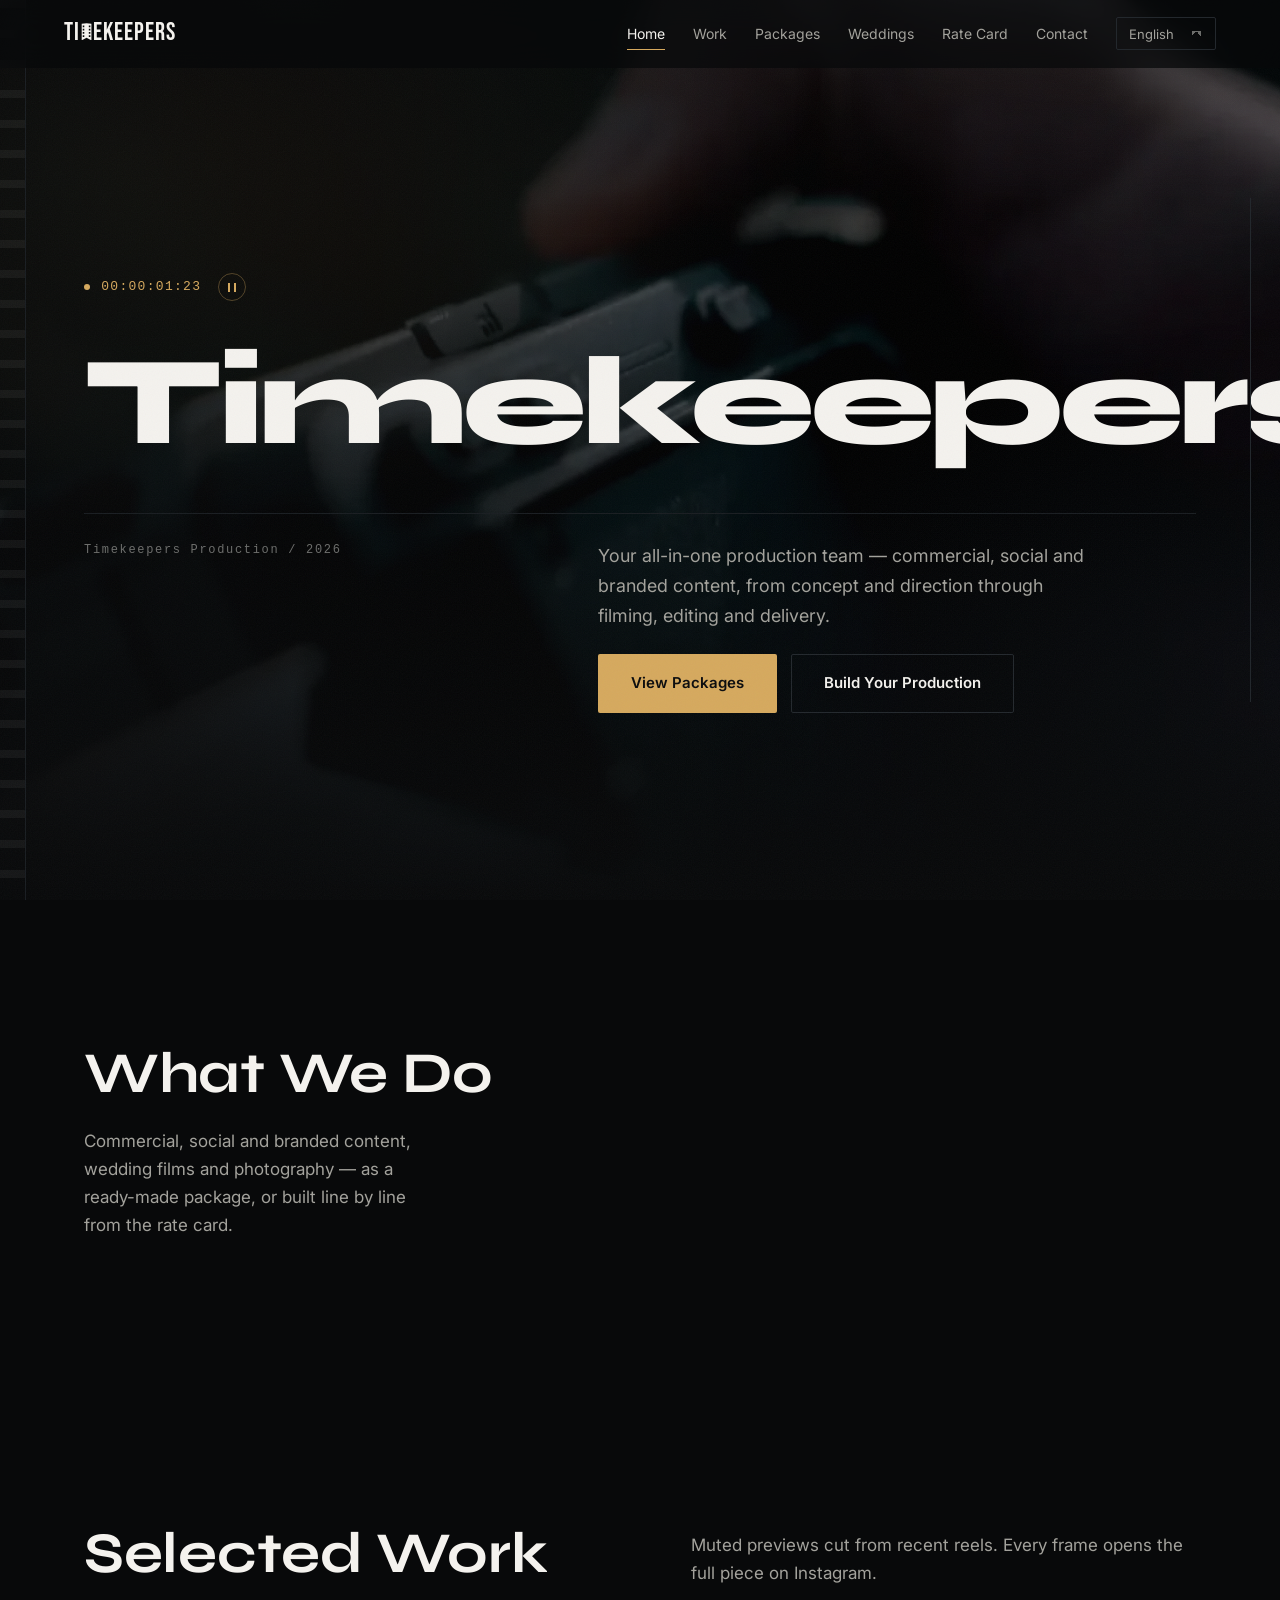
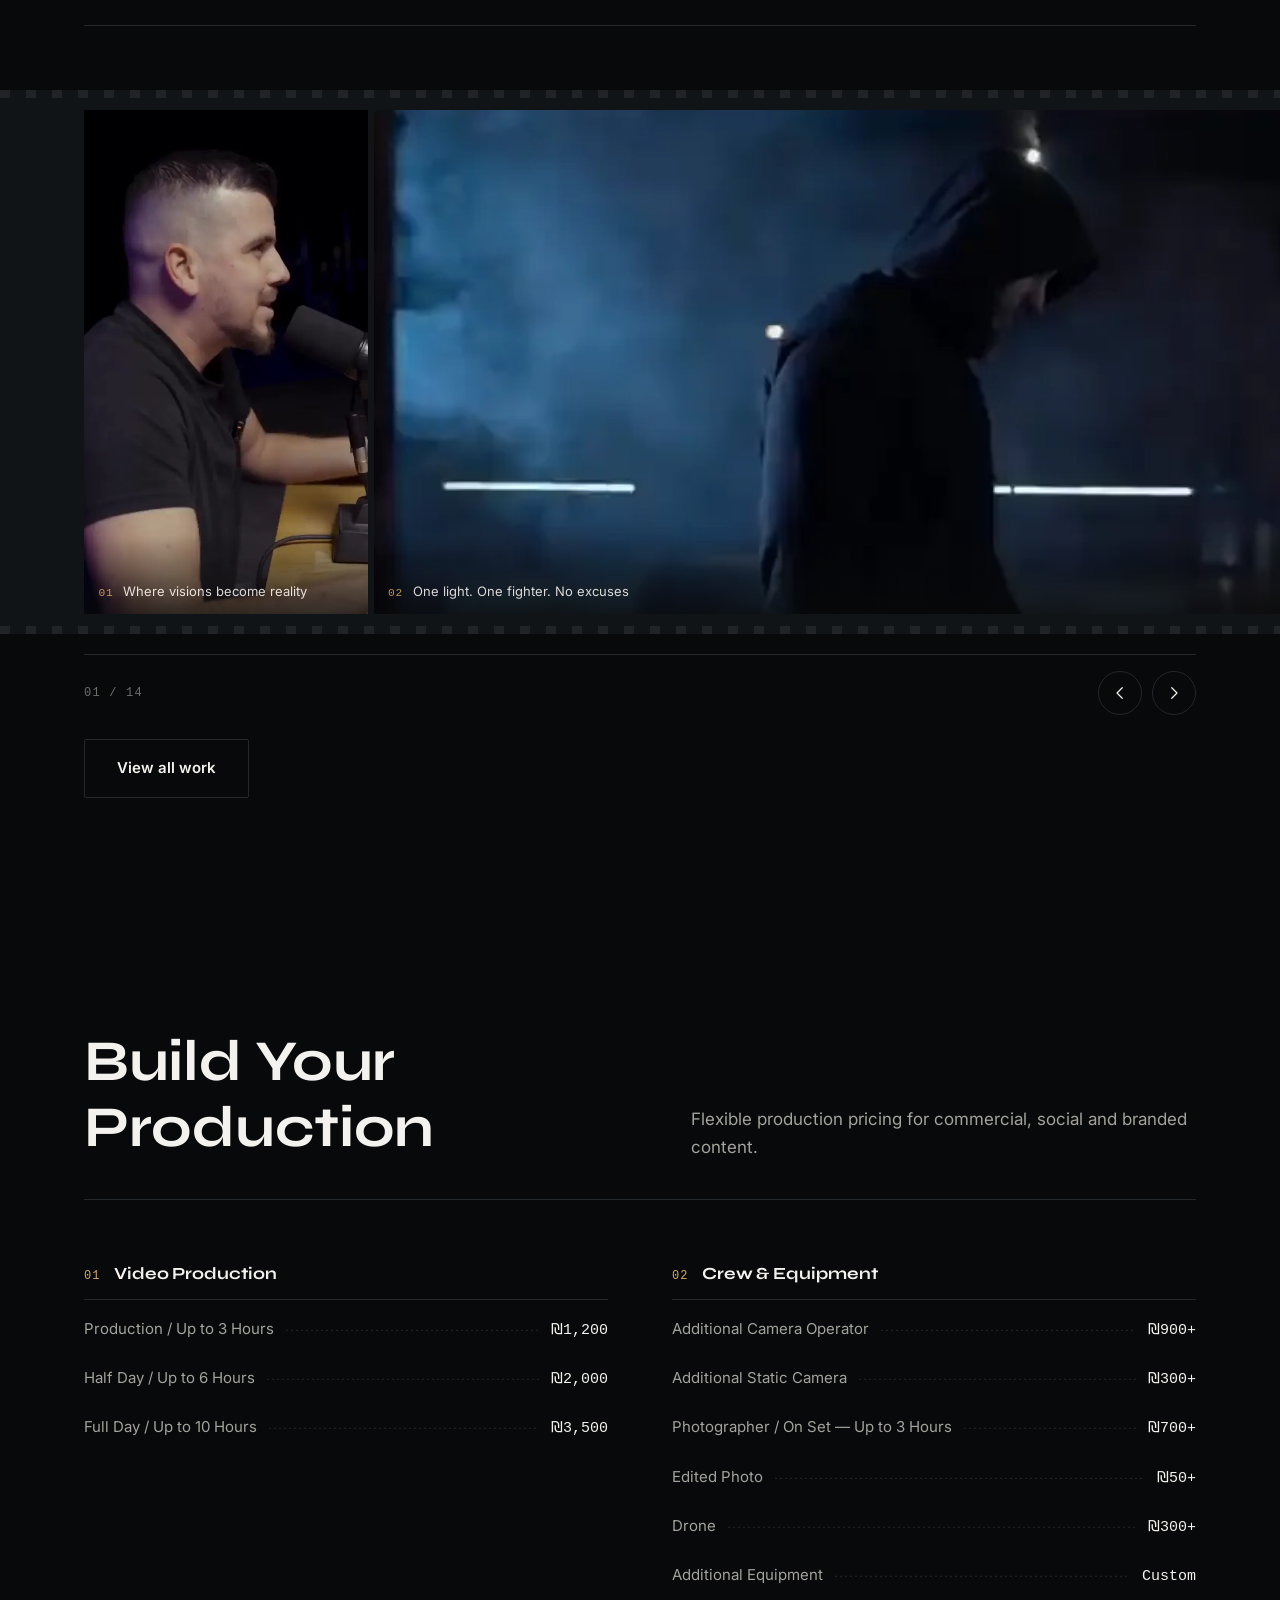
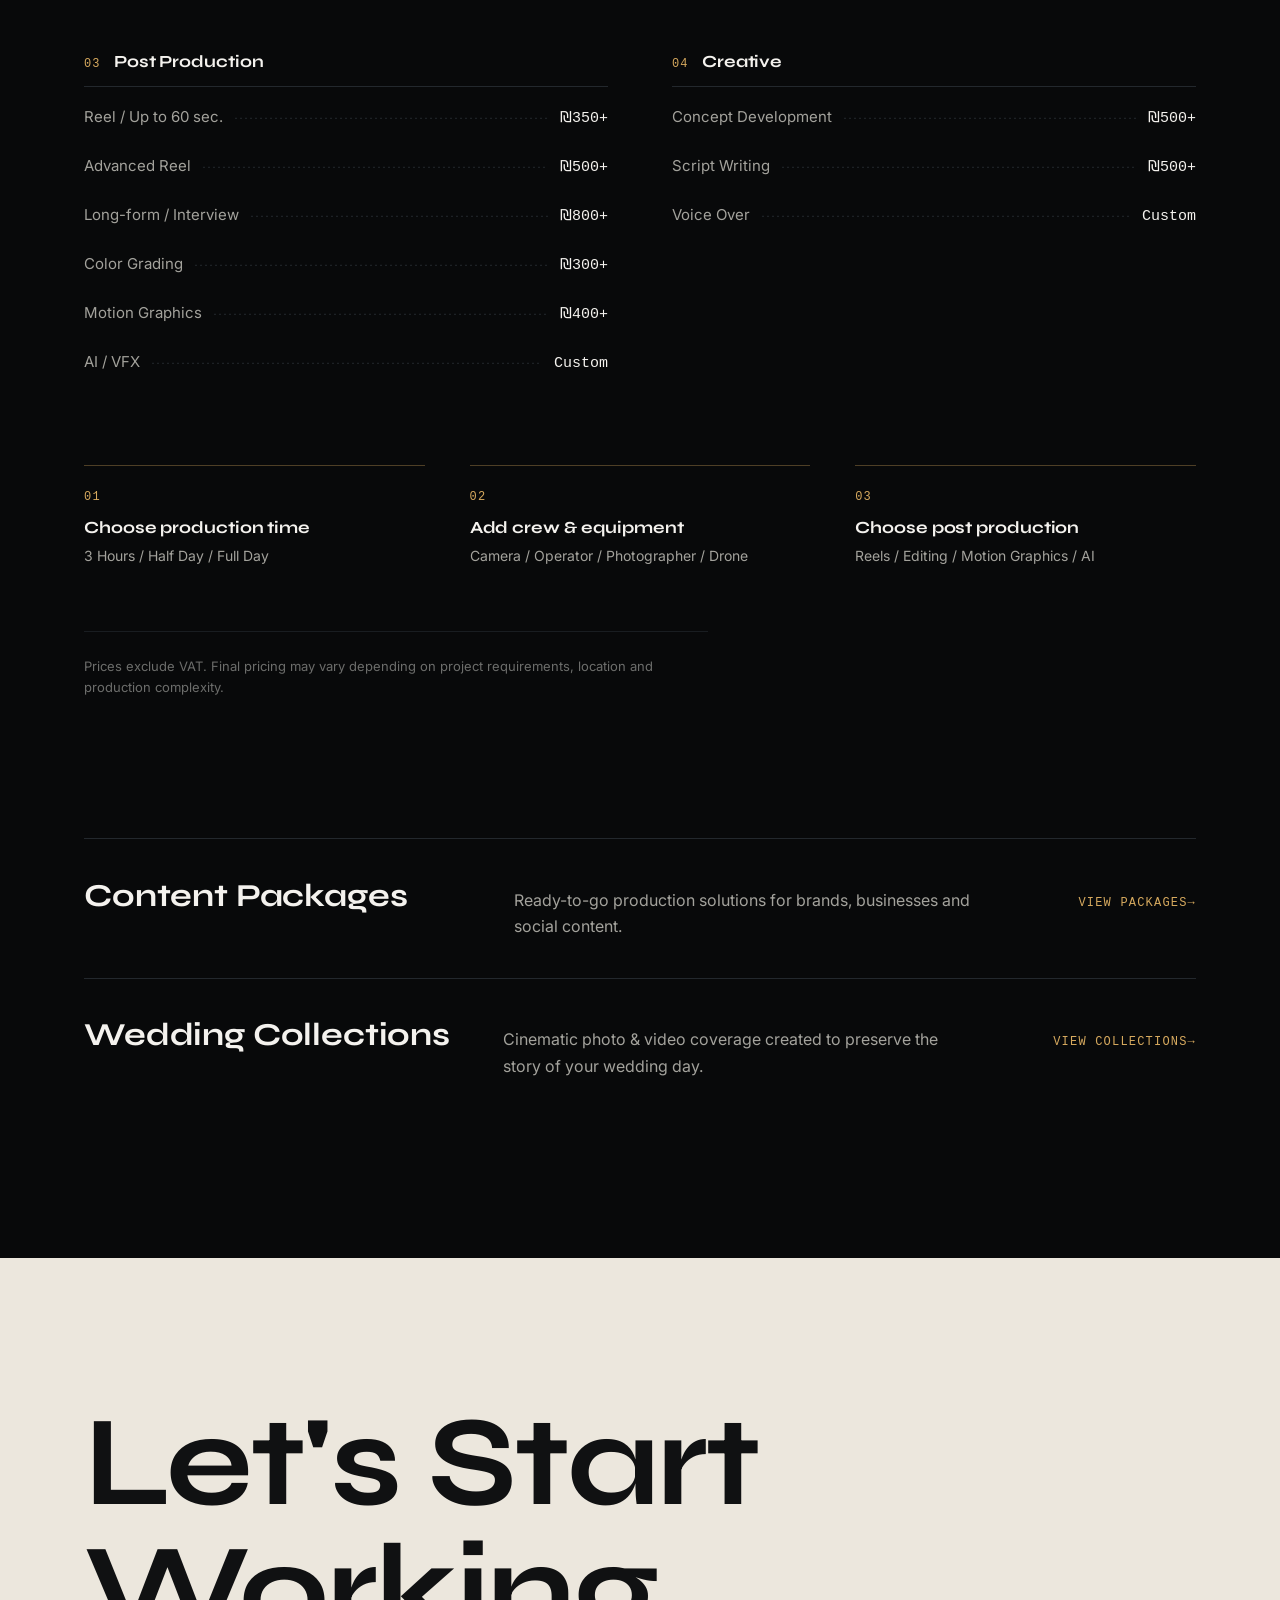
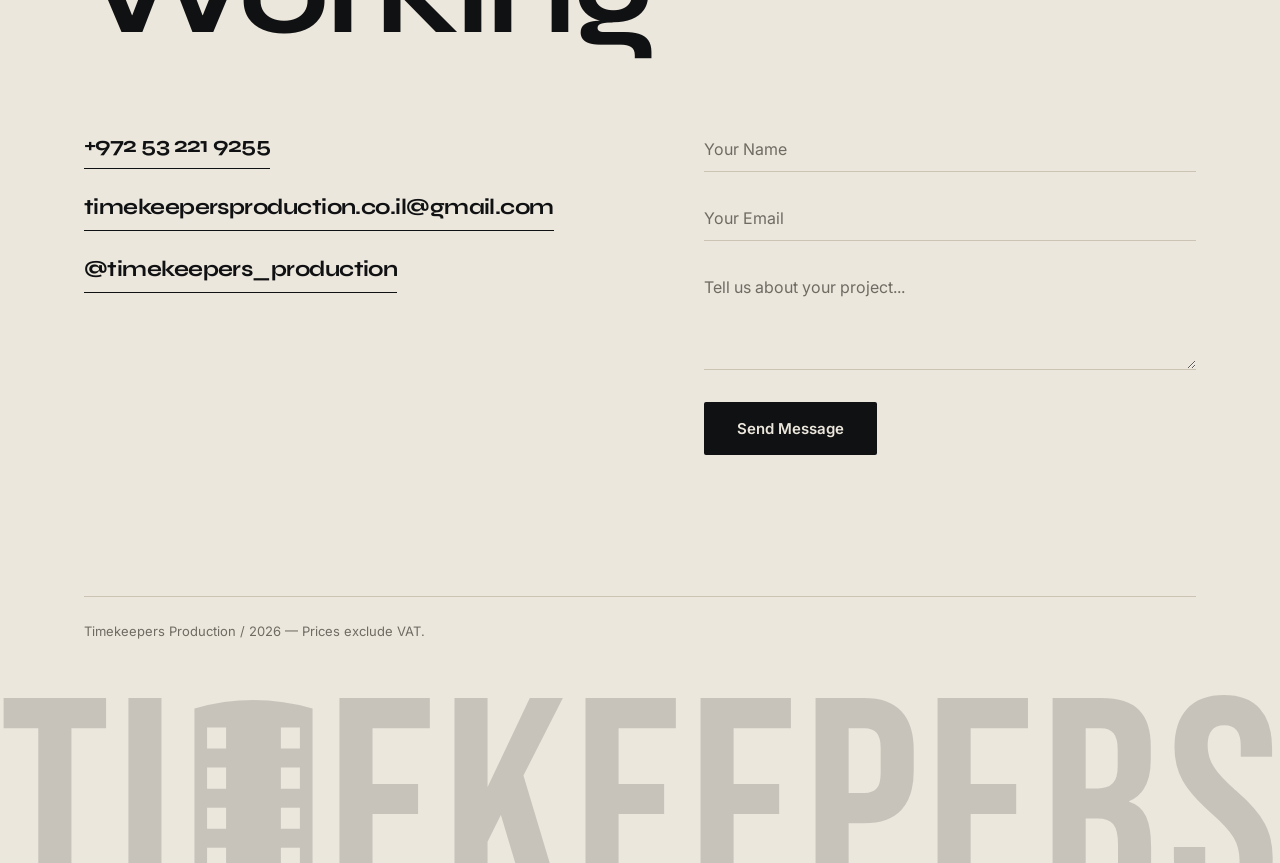
==== index.html @ d6bfcd43 "fix" ====
<!DOCTYPE html>
<html lang="en">
<head>
<meta charset="UTF-8">
<meta name="viewport" content="width=device-width, initial-scale=1.0">
<title>Timekeepers | Video, Photo &amp; Content</title>
<meta name="description" content="Timekeepers Production — commercial, social and branded content, wedding films and photography. Content packages, wedding collections and a flexible 2026 rate card.">
<meta name="theme-color" content="#08090a">
<link rel="icon" type="image/svg+xml" href="data:image/svg+xml,%3Csvg xmlns='http://www.w3.org/2000/svg' viewBox='0 0 64 64'%3E%3Crect width='64' height='64' rx='12' fill='%2308090a'/%3E%3Cpath transform='translate(17 8) scale(.47)' fill='%23f4f2ee' fill-rule='evenodd' d='M4 5Q32-3 60 5V100L32 85 4 100ZM10 14h9v10h-9zM45 14h9v10h-9zM10 33h9v10h-9zM45 33h9v10h-9zM10 52h9v10h-9zM45 52h9v10h-9zM10 71h9v10h-9zM45 71h9v10h-9z'/%3E%3C/svg%3E">

<!-- Gates every entrance animation. Without JS the page renders complete
     and static, never stranded at opacity 0. -->
<script>document.documentElement.className += ' js';</script>

<link rel="preload" as="image" href="assets/hero/poster.webp" fetchpriority="high">
<link rel="preconnect" href="https://fonts.googleapis.com">
<link rel="preconnect" href="https://fonts.gstatic.com" crossorigin>
<link rel="stylesheet" href="https://fonts.googleapis.com/css2?family=Bebas+Neue&family=Inter:wght@400;500;600&family=Rubik:wght@400;500;700&family=Syne:wght@700;800&display=swap">
<link rel="stylesheet" href="assets/css/site.css">
</head>
<body>

<a class="skip lang" href="#main" data-en="Skip to content" data-he="דילוג לתוכן" data-ru="Перейти к содержанию">Skip to content</a>

<div class="grain" aria-hidden="true"></div>

<div class="aperture" aria-hidden="true">
    <div class="pulse" style="--n:0"></div>
    <div class="pulse" style="--n:1"></div>
    <div class="pulse" style="--n:2"></div>
    <svg class="iris" viewBox="0 0 1000 1000" focusable="false">
        <defs><clipPath id="irisClip"><circle cx="500" cy="500" r="300"/></clipPath></defs>
        <circle class="iris-ring iris-ring--outer" cx="500" cy="500" r="352"/>
        <circle class="iris-ring" cx="500" cy="500" r="300"/>
        <g clip-path="url(#irisClip)">
            <g class="blade" style="--b:0"><path class="blade-body" d="M800 500L-200 500-200 1300 1300 1300 1300 500Z"/></g>
            <g class="blade" style="--b:1"><path class="blade-body" d="M800 500L-200 500-200 1300 1300 1300 1300 500Z"/></g>
            <g class="blade" style="--b:2"><path class="blade-body" d="M800 500L-200 500-200 1300 1300 1300 1300 500Z"/></g>
            <g class="blade" style="--b:3"><path class="blade-body" d="M800 500L-200 500-200 1300 1300 1300 1300 500Z"/></g>
            <g class="blade" style="--b:4"><path class="blade-body" d="M800 500L-200 500-200 1300 1300 1300 1300 500Z"/></g>
            <g class="blade" style="--b:5"><path class="blade-body" d="M800 500L-200 500-200 1300 1300 1300 1300 500Z"/></g>
            <g class="blade" style="--b:6"><path class="blade-body" d="M800 500L-200 500-200 1300 1300 1300 1300 500Z"/></g>
            <g class="blade" style="--b:7"><path class="blade-body" d="M800 500L-200 500-200 1300 1300 1300 1300 500Z"/></g>
        </g>
    </svg>
</div>

<div class="rail" aria-hidden="true"><div class="rail-fill" id="railFill"></div></div>

<nav class="nav" id="nav">
    <a class="logo" href="index.html" aria-label="Timekeepers Production">TI<svg class="mark" viewBox="0 0 64 100" aria-hidden="true" focusable="false"><path fill-rule="evenodd" d="M4 5Q32-3 60 5V100L32 85 4 100ZM10 14h9v10h-9zM45 14h9v10h-9zM10 33h9v10h-9zM45 33h9v10h-9zM10 52h9v10h-9zM45 52h9v10h-9zM10 71h9v10h-9zM45 71h9v10h-9z"/></svg>EKEEPERS</a>

    <button class="nav-toggle lang-aria" id="navToggle" type="button" aria-expanded="false" aria-controls="navLinks"
            data-en="Menu" data-he="תפריט" data-ru="Меню" aria-label="Menu">
        <span></span><span></span>
    </button>

    <!-- Site menu: one entry per page, or per anchor on the home page.
         To add a page, follow README.md and add its link here on every page.
         The current page is marked by site.js (aria-current="page"). -->
    <div class="nav-links" id="navLinks">
        <a href="index.html" class="lang" data-en="Home" data-he="בית" data-ru="Главная">Home</a>
        <a href="works.html" class="lang" data-en="Work" data-he="עבודות" data-ru="Работы">Work</a>
        <a href="packages.html" class="lang" data-en="Packages" data-he="חבילות" data-ru="Пакеты">Packages</a>
        <a href="weddings.html" class="lang" data-en="Weddings" data-he="חתונות" data-ru="Свадьбы">Weddings</a>
        <a href="index.html#ratecard" class="lang" data-en="Rate Card" data-he="מחירון" data-ru="Прайс">Rate Card</a>
        <a href="#contact" class="lang" data-en="Contact" data-he="צור קשר" data-ru="Контакты">Contact</a>
        <select class="lang-switch lang-aria" id="langSwitch" onchange="changeLanguage(this.value)"
                data-en="Language" data-he="שפה" data-ru="Язык" aria-label="Language">
            <option value="en">English</option>
            <option value="he">עברית</option>
            <option value="ru">Русский</option>
        </select>
    </div>
</nav>

<main id="main">

<!-- ══════════ THE OPENING ══════════ -->
<header class="hero" id="about" data-reveal>
    <div class="hero-film" aria-hidden="true" style="--blur:url('[data-uri]')">
        <video class="hero-video" id="heroVideo" muted playsinline loop preload="none" poster="assets/hero/poster.webp" width="1276" height="720"
               data-src-lg="assets/hero/loop-1280.mp4" data-src-sm="assets/hero/loop-640.mp4" tabindex="-1"></video>
    </div>
    <div class="hero-light" aria-hidden="true"></div>
    <div class="hero-vignette" aria-hidden="true"></div>
    <div class="filmedge" id="filmedge" aria-hidden="true"></div>

    <div class="wrap">
        <div class="hero-hud fade" style="--i:0">
            <span class="dot" aria-hidden="true"></span><span id="tc" aria-hidden="true">00:00:00:00</span>
            <button class="hero-ctl" id="heroCtl" type="button" aria-pressed="false" aria-label="Pause background video" hidden><span class="ico" aria-hidden="true"></span></button>
        </div>

        <h1 class="display lang" data-split style="--lag:120ms"
            data-en="Timekeepers" data-he="Timekeepers" data-ru="Timekeepers">Timekeepers</h1>

        <div class="hero-foot">
            <div class="slate fade" style="--i:6">Timekeepers Production / 2026</div>
            <div>
                <p class="hero-lede lang fade" style="--i:5"
                   data-en="Your all-in-one production team — commercial, social and branded content, from concept and direction through filming, editing and delivery."
                   data-he="צוות ההפקה המלא שלכם — תוכן מסחרי, שיווקי ולרשתות החברתיות, מקונספט ובימוי ועד צילום, עריכה ומסירה."
                   data-ru="Ваша универсальная продакшн-команда — коммерческий, рекламный и социальный контент: от концепции и режиссуры до съёмки, монтажа и сдачи проекта.">Your all-in-one production team — commercial, social and branded content, from concept and direction through filming, editing and delivery.</p>
                <div class="hero-actions fade" style="--i:7">
                    <a href="packages.html" class="btn btn-solid lang" data-en="View Packages" data-he="לצפייה בחבילות" data-ru="Смотреть пакеты">View Packages</a>
                    <a href="#ratecard" class="btn btn-line lang" data-en="Build Your Production" data-he="בנו את ההפקה שלכם" data-ru="Соберите свой продакшн">Build Your Production</a>
                </div>
            </div>
        </div>
    </div>
</header>

<!-- ══════════ WHAT WE DO ══════════ -->
<section class="band" id="services">
    <div class="wrap">
        <div class="capabilities" data-reveal>
            <div class="head-sticky">
                <h2 class="lang" data-split data-en="What We Do" data-he="מה אנחנו עושים" data-ru="Что мы делаем">What We Do</h2>
                <p class="lede fade lang" style="--i:1;--lag:120ms"
                   data-en="Commercial, social and branded content, wedding films and photography — as a ready-made package, or built line by line from the rate card."
                   data-he="תוכן מסחרי, שיווקי ולרשתות החברתיות, סרטי חתונה וצילום — כחבילה מוכנה, או בהרכבה שורה אחר שורה מהמחירון."
                   data-ru="Коммерческий, социальный и брендовый контент, свадебные фильмы и фотография — готовым пакетом или по позициям из прайса.">Commercial, social and branded content, wedding films and photography — as a ready-made package, or built line by line from the rate card.</p>
            </div>
        </div>
    </div>
</section>

<!-- ══════════ THE SHOWCASE: SELECTED WORK ══════════ -->
<section class="band band--work" id="work">
    <div class="wrap">
        <div class="head" data-reveal>
            <h2 class="lang" data-split data-en="Selected Work" data-he="עבודות נבחרות" data-ru="Избранные работы">Selected Work</h2>
            <p class="lede fade lang" style="--lag:160ms"
               data-en="Muted previews cut from recent reels. Every frame opens the full piece on Instagram."
               data-he="תצוגות מקדימות ללא קול מהרילסים האחרונים. כל פריים פותח את העבודה המלאה באינסטגרם."
               data-ru="Беззвучные превью из последних Reels. Каждый кадр открывает полную работу в Instagram.">Muted previews cut from recent reels. Every frame opens the full piece on Instagram.</p>
        </div>
    </div>

    <div class="strip-shell" data-reveal>
        <div class="strip fade lang-aria" id="strip" role="region" tabindex="0" aria-label="Selected work, scrolls sideways"
             data-en="Selected work, scrolls sideways" data-he="עבודות נבחרות, גלילה לצדדים" data-ru="Избранные работы, горизонтальная прокрутка">
            <a class="frame" href="https://www.instagram.com/reel/DRc6xPBjAR6/" target="_blank" rel="noopener"
               style="--ar:540/960;--blur:url('[data-uri]')" data-video="assets/work/visions.mp4">
                <img src="assets/work/visions.webp" width="540" height="960" alt="" loading="lazy" decoding="async">
                <video muted playsinline loop preload="none" aria-hidden="true" tabindex="-1"></video>
                <span class="frame-cap"><span class="frame-idx" aria-hidden="true">01</span><span class="lang" data-en="Where visions become reality" data-he="איפה שחזון הופך למציאות" data-ru="Где замыслы становятся реальностью">Where visions become reality</span><span class="vh lang" data-en=" — opens on Instagram" data-he=" — נפתח באינסטגרם" data-ru=" — откроется в Instagram"> — opens on Instagram</span></span>
            </a>
            <a class="frame" href="https://www.instagram.com/reel/DSzwzA8DDgp/" target="_blank" rel="noopener"
               style="--ar:854/336;--blur:url('[data-uri]')" data-video="assets/work/fighter.mp4">
                <img src="assets/work/fighter.webp" width="854" height="336" alt="" loading="lazy" decoding="async">
                <video muted playsinline loop preload="none" aria-hidden="true" tabindex="-1"></video>
                <span class="frame-cap"><span class="frame-idx" aria-hidden="true">02</span><span class="lang" data-en="One light. One fighter. No excuses" data-he="אור אחד. לוחם אחד. בלי תירוצים" data-ru="Один свет. Один боец. Без оправданий">One light. One fighter. No excuses</span><span class="vh lang" data-en=" — opens on Instagram" data-he=" — נפתח באינסטגרם" data-ru=" — откроется в Instagram"> — opens on Instagram</span></span>
            </a>
            <a class="frame" href="https://www.instagram.com/reel/DTWGAycjH8X/" target="_blank" rel="noopener"
               style="--ar:540/960;--blur:url('[data-uri]')" data-video="assets/work/barbershop.mp4">
                <img src="assets/work/barbershop.webp" width="540" height="960" alt="" loading="lazy" decoding="async">
                <video muted playsinline loop preload="none" aria-hidden="true" tabindex="-1"></video>
                <span class="frame-cap"><span class="frame-idx" aria-hidden="true">03</span><span class="lang" data-en="Precision. Style. Atmosphere." data-he="דיוק. סטייל. אווירה." data-ru="Точность. Стиль. Атмосфера.">Precision. Style. Atmosphere.</span><span class="vh lang" data-en=" — opens on Instagram" data-he=" — נפתח באינסטגרם" data-ru=" — откроется в Instagram"> — opens on Instagram</span></span>
            </a>
            <a class="frame" href="https://www.instagram.com/reel/DSNvHfzAqDl/" target="_blank" rel="noopener"
               style="--ar:540/960;--blur:url('[data-uri]')" data-video="assets/work/barista.mp4">
                <img src="assets/work/barista.webp" width="540" height="960" alt="" loading="lazy" decoding="async">
                <video muted playsinline loop preload="none" aria-hidden="true" tabindex="-1"></video>
                <span class="frame-cap"><span class="frame-idx" aria-hidden="true">04</span><span class="lang" data-en="Where moments become cinema" data-he="איפה שרגעים הופכים לקולנוע" data-ru="Где мгновения становятся кино">Where moments become cinema</span><span class="vh lang" data-en=" — opens on Instagram" data-he=" — נפתח באינסטגרם" data-ru=" — откроется в Instagram"> — opens on Instagram</span></span>
            </a>
            <a class="frame" href="https://www.instagram.com/reel/DTINlVzDJuV/" target="_blank" rel="noopener"
               style="--ar:854/480;--blur:url('[data-uri]')" data-video="assets/work/frame.mp4">
                <img src="assets/work/frame.webp" width="854" height="480" alt="" loading="lazy" decoding="async">
                <video muted playsinline loop preload="none" aria-hidden="true" tabindex="-1"></video>
                <span class="frame-cap"><span class="frame-idx" aria-hidden="true">05</span><span class="lang" data-en="Running through a frame called now" data-he="רצים דרך פריים שנקרא עכשיו" data-ru="Бежим сквозь кадр по имени «сейчас»">Running through a frame called now</span><span class="vh lang" data-en=" — opens on Instagram" data-he=" — נפתח באינסטגרם" data-ru=" — откроется в Instagram"> — opens on Instagram</span></span>
            </a>
            <a class="frame" href="https://www.instagram.com/reel/DSRrBYUDDw0/" target="_blank" rel="noopener"
               style="--ar:540/960;--blur:url('[data-uri]')" data-video="assets/work/mornings.mp4">
                <img src="assets/work/mornings.webp" width="540" height="960" alt="" loading="lazy" decoding="async">
                <video muted playsinline loop preload="none" aria-hidden="true" tabindex="-1"></video>
                <span class="frame-cap"><span class="frame-idx" aria-hidden="true">06</span><span class="lang" data-en="Where mornings feel like a film scene" data-he="כשהבוקר מרגיש כמו סצנה מסרט" data-ru="Когда утро похоже на сцену из фильма">Where mornings feel like a film scene</span><span class="vh lang" data-en=" — opens on Instagram" data-he=" — נפתח באינסטגרם" data-ru=" — откроется в Instagram"> — opens on Instagram</span></span>
            </a>
            <a class="frame" href="https://www.instagram.com/reel/DRupTltjHVo/" target="_blank" rel="noopener"
               style="--ar:540/960;--blur:url('[data-uri]')" data-video="assets/work/emotion.mp4">
                <img src="assets/work/emotion.webp" width="540" height="960" alt="" loading="lazy" decoding="async">
                <video muted playsinline loop preload="none" aria-hidden="true" tabindex="-1"></video>
                <span class="frame-cap"><span class="frame-idx" aria-hidden="true">07</span><span class="lang" data-en="Emotion in front of you. Art behind the camera" data-he="רגש מול העדשה. אמנות מאחורי המצלמה" data-ru="Эмоция перед объективом. Искусство за камерой">Emotion in front of you. Art behind the camera</span><span class="vh lang" data-en=" — opens on Instagram" data-he=" — נפתח באינסטגרם" data-ru=" — откроется в Instagram"> — opens on Instagram</span></span>
            </a>
            <a class="frame" href="https://www.instagram.com/reel/DYAfMXmIUR4/" target="_blank" rel="noopener"
               style="--ar:854/480;--blur:url('[data-uri]')" data-video="assets/work/lalaland.mp4">
                <img src="assets/work/lalaland.webp" width="854" height="480" alt="" loading="lazy" decoding="async">
                <video muted playsinline loop preload="none" aria-hidden="true" tabindex="-1"></video>
                <span class="frame-cap"><span class="frame-idx" aria-hidden="true">08</span><span class="lang" data-en="When in Lalaland" data-he="כשנמצאים בלה לה לנד" data-ru="Когда ты в Ла-Ла Ленде">When in Lalaland</span><span class="vh lang" data-en=" — opens on Instagram" data-he=" — נפתח באינסטגרם" data-ru=" — откроется в Instagram"> — opens on Instagram</span></span>
            </a>
            <a class="frame" href="https://www.instagram.com/reel/DRVEhuqDf4M/" target="_blank" rel="noopener"
               style="--ar:540/960;--blur:url('[data-uri]')" data-video="assets/work/serve.mp4">
                <img src="assets/work/serve.webp" width="540" height="960" alt="" loading="lazy" decoding="async">
                <video muted playsinline loop preload="none" aria-hidden="true" tabindex="-1"></video>
                <span class="frame-cap"><span class="frame-idx" aria-hidden="true">09</span><span class="lang" data-en="Faith. Focus. Serve." data-he="אמונה. ריכוז. הגשה." data-ru="Вера. Фокус. Подача.">Faith. Focus. Serve.</span><span class="vh lang" data-en=" — opens on Instagram" data-he=" — נפתח באינסטגרם" data-ru=" — откроется в Instagram"> — opens on Instagram</span></span>
            </a>
            <a class="frame" href="https://www.instagram.com/reel/DSk5_88jLPi/" target="_blank" rel="noopener"
               style="--ar:854/482;--blur:url('[data-uri]')" data-video="assets/work/weekends.mp4">
                <img src="assets/work/weekends.webp" width="854" height="482" alt="" loading="lazy" decoding="async">
                <video muted playsinline loop preload="none" aria-hidden="true" tabindex="-1"></video>
                <span class="frame-cap"><span class="frame-idx" aria-hidden="true">10</span><span class="lang" data-en="Weekends, the production way" data-he="סופי שבוע, בדרך של הפקה" data-ru="Выходные по-продакшн">Weekends, the production way</span><span class="vh lang" data-en=" — opens on Instagram" data-he=" — נפתח באינסטגרם" data-ru=" — откроется в Instagram"> — opens on Instagram</span></span>
            </a>
            <a class="frame" href="https://www.instagram.com/reel/DRkzCNrDIGt/" target="_blank" rel="noopener"
               style="--ar:854/482;--blur:url('[data-uri]')" data-video="assets/work/motion.mp4">
                <img src="assets/work/motion.webp" width="854" height="482" alt="" loading="lazy" decoding="async">
                <video muted playsinline loop preload="none" aria-hidden="true" tabindex="-1"></video>
                <span class="frame-cap"><span class="frame-idx" aria-hidden="true">11</span><span class="lang" data-en="Motion meets motivation" data-he="תנועה פוגשת מוטיבציה" data-ru="Движение встречает мотивацию">Motion meets motivation</span><span class="vh lang" data-en=" — opens on Instagram" data-he=" — נפתח באינסטגרם" data-ru=" — откроется в Instagram"> — opens on Instagram</span></span>
            </a>
            <a class="frame" href="https://www.instagram.com/reel/DSfrPR5jCDr/" target="_blank" rel="noopener"
               style="--ar:540/960;--blur:url('[data-uri]')" data-video="assets/work/theshot.mp4">
                <img src="assets/work/theshot.webp" width="540" height="960" alt="" loading="lazy" decoding="async">
                <video muted playsinline loop preload="none" aria-hidden="true" tabindex="-1"></video>
                <span class="frame-cap"><span class="frame-idx" aria-hidden="true">12</span><span class="lang" data-en="The shot &amp; the shot" data-he="השוט והשוט" data-ru="Кадр и кадр">The shot &amp; the shot</span><span class="vh lang" data-en=" — opens on Instagram" data-he=" — נפתח באינסטגרם" data-ru=" — откроется в Instagram"> — opens on Instagram</span></span>
            </a>
            <a class="frame" href="https://www.instagram.com/reel/DWO09NEiNtB/" target="_blank" rel="noopener"
               style="--ar:540/960;--blur:url('[data-uri]')" data-video="assets/work/community.mp4">
                <img src="assets/work/community.webp" width="540" height="960" alt="" loading="lazy" decoding="async">
                <video muted playsinline loop preload="none" aria-hidden="true" tabindex="-1"></video>
                <span class="frame-cap"><span class="frame-idx" aria-hidden="true">13</span><span class="lang" data-en="For the people, by the people" data-he="למען האנשים, על ידי האנשים" data-ru="Для людей, руками людей">For the people, by the people</span><span class="vh lang" data-en=" — opens on Instagram" data-he=" — נפתח באינסטגרם" data-ru=" — откроется в Instagram"> — opens on Instagram</span></span>
            </a>
            <a class="frame" href="https://www.instagram.com/reel/DXwlSSIooVN/" target="_blank" rel="noopener"
               style="--ar:540/960;--blur:url('[data-uri]')" data-video="assets/work/thattime.mp4">
                <img src="assets/work/thattime.webp" width="540" height="960" alt="" loading="lazy" decoding="async">
                <video muted playsinline loop preload="none" aria-hidden="true" tabindex="-1"></video>
                <span class="frame-cap"><span class="frame-idx" aria-hidden="true">14</span><span class="lang" data-en="It's that time" data-he="הגיע הזמן" data-ru="Настало время">It's that time</span><span class="vh lang" data-en=" — opens on Instagram" data-he=" — נפתח באינסטגרם" data-ru=" — откроется в Instagram"> — opens on Instagram</span></span>
            </a>
        </div>
        <div class="wrap strip-foot fade" style="--i:1">
            <div class="strip-bar" aria-hidden="true"><i id="stripFill"></i></div>
            <div class="strip-nav">
                <span class="strip-count" aria-hidden="true"><span id="stripIdx">01</span> / 14</span>
                <button class="strip-btn strip-btn--prev lang-aria" id="stripPrev" type="button" aria-label="Previous" data-en="Previous" data-he="הקודם" data-ru="Назад"><svg viewBox="0 0 24 24" width="18" height="18" aria-hidden="true" focusable="false"><path d="M9 5l7 7-7 7" fill="none" stroke="currentColor" stroke-width="1.6" stroke-linecap="round" stroke-linejoin="round"/></svg></button>
                <button class="strip-btn lang-aria" id="stripNext" type="button" aria-label="Next" data-en="Next" data-he="הבא" data-ru="Вперёд"><svg viewBox="0 0 24 24" width="18" height="18" aria-hidden="true" focusable="false"><path d="M9 5l7 7-7 7" fill="none" stroke="currentColor" stroke-width="1.6" stroke-linecap="round" stroke-linejoin="round"/></svg></button>
            </div>
            <a class="btn btn-line strip-all lang" href="works.html" data-en="View all work" data-he="לכל העבודות" data-ru="Все работы">View all work</a>
        </div>
    </div>
</section>

<!-- ══════════ RATE CARD ══════════ -->
<section class="band" id="ratecard">
    <div class="wrap">
        <div class="head" data-reveal>
            <h2 class="lang" data-split data-en="Build Your Production" data-he="בנו את ההפקה שלכם" data-ru="Соберите свой продакшн">Build Your Production</h2>
            <p class="lede fade lang" style="--lag:200ms"
               data-en="Flexible production pricing for commercial, social and branded content."
               data-he="תמחור הפקה גמיש לתוכן מסחרי, שיווקי ולרשתות החברתיות."
               data-ru="Гибкое ценообразование для коммерческого, социального и брендового контента.">Flexible production pricing for commercial, social and branded content.</p>
        </div>

        <div class="ledger" data-reveal>
            <div class="ledger-group fade" style="--i:0">
                <h3><span class="ledger-num">01</span><span class="lang" data-en="Video Production" data-he="הפקת וידאו" data-ru="Видеопродакшн">Video Production</span></h3>
                <div class="rate-line"><span class="rate-label lang" data-en="Production / Up to 3 Hours" data-he="הפקה / עד 3 שעות" data-ru="Съёмка / до 3 часов">Production / Up to 3 Hours</span><i class="leader" aria-hidden="true"></i><span class="rate-price">₪1,200</span></div>
                <div class="rate-line"><span class="rate-label lang" data-en="Half Day / Up to 6 Hours" data-he="חצי יום / עד 6 שעות" data-ru="Полдня / до 6 часов">Half Day / Up to 6 Hours</span><i class="leader" aria-hidden="true"></i><span class="rate-price">₪2,000</span></div>
                <div class="rate-line"><span class="rate-label lang" data-en="Full Day / Up to 10 Hours" data-he="יום מלא / עד 10 שעות" data-ru="Полный день / до 10 часов">Full Day / Up to 10 Hours</span><i class="leader" aria-hidden="true"></i><span class="rate-price">₪3,500</span></div>
            </div>

            <div class="ledger-group fade" style="--i:1">
                <h3><span class="ledger-num">02</span><span class="lang" data-en="Crew &amp; Equipment" data-he="צוות וציוד" data-ru="Команда и оборудование">Crew &amp; Equipment</span></h3>
                <div class="rate-line"><span class="rate-label lang" data-en="Additional Camera Operator" data-he="צלם וידאו נוסף" data-ru="Дополнительный оператор">Additional Camera Operator</span><i class="leader" aria-hidden="true"></i><span class="rate-price">₪900+</span></div>
                <div class="rate-line"><span class="rate-label lang" data-en="Additional Static Camera" data-he="מצלמה סטטית נוספת" data-ru="Дополнительная статичная камера">Additional Static Camera</span><i class="leader" aria-hidden="true"></i><span class="rate-price">₪300+</span></div>
                <div class="rate-line"><span class="rate-label lang" data-en="Photographer / On Set — Up to 3 Hours" data-he="צלם סטילס בסט / עד 3 שעות" data-ru="Фотограф на площадке / до 3 часов">Photographer / On Set — Up to 3 Hours</span><i class="leader" aria-hidden="true"></i><span class="rate-price">₪700+</span></div>
                <div class="rate-line"><span class="rate-label lang" data-en="Edited Photo" data-he="תמונה ערוכה" data-ru="Обработанное фото">Edited Photo</span><i class="leader" aria-hidden="true"></i><span class="rate-price">₪50+</span></div>
                <div class="rate-line"><span class="rate-label lang" data-en="Drone" data-he="רחפן" data-ru="Дрон">Drone</span><i class="leader" aria-hidden="true"></i><span class="rate-price">₪300+</span></div>
                <div class="rate-line"><span class="rate-label lang" data-en="Additional Equipment" data-he="ציוד נוסף" data-ru="Дополнительное оборудование">Additional Equipment</span><i class="leader" aria-hidden="true"></i><span class="rate-price lang" data-en="Custom" data-he="בהתאמה" data-ru="По запросу">Custom</span></div>
            </div>

            <div class="ledger-group fade" style="--i:2">
                <h3><span class="ledger-num">03</span><span class="lang" data-en="Post Production" data-he="פוסט פרודקשן" data-ru="Постпродакшн">Post Production</span></h3>
                <div class="rate-line"><span class="rate-label lang" data-en="Reel / Up to 60 sec." data-he="ריל / עד 60 שניות" data-ru="Reels / до 60 сек.">Reel / Up to 60 sec.</span><i class="leader" aria-hidden="true"></i><span class="rate-price">₪350+</span></div>
                <div class="rate-line"><span class="rate-label lang" data-en="Advanced Reel" data-he="ריל מתקדם" data-ru="Продвинутый Reels">Advanced Reel</span><i class="leader" aria-hidden="true"></i><span class="rate-price">₪500+</span></div>
                <div class="rate-line"><span class="rate-label lang" data-en="Long-form / Interview" data-he="סרטון ארוך / ראיון" data-ru="Длинное видео / интервью">Long-form / Interview</span><i class="leader" aria-hidden="true"></i><span class="rate-price">₪800+</span></div>
                <div class="rate-line"><span class="rate-label lang" data-en="Color Grading" data-he="גריידינג צבע" data-ru="Цветокоррекция">Color Grading</span><i class="leader" aria-hidden="true"></i><span class="rate-price">₪300+</span></div>
                <div class="rate-line"><span class="rate-label lang" data-en="Motion Graphics" data-he="מושן גרפיקס" data-ru="Моушн-графика">Motion Graphics</span><i class="leader" aria-hidden="true"></i><span class="rate-price">₪400+</span></div>
                <div class="rate-line"><span class="rate-label lang" data-en="AI / VFX" data-he="AI / אפקטים" data-ru="AI / VFX">AI / VFX</span><i class="leader" aria-hidden="true"></i><span class="rate-price lang" data-en="Custom" data-he="בהתאמה" data-ru="По запросу">Custom</span></div>
            </div>

            <div class="ledger-group fade" style="--i:3">
                <h3><span class="ledger-num">04</span><span class="lang" data-en="Creative" data-he="קריאייטיב" data-ru="Креатив">Creative</span></h3>
                <div class="rate-line"><span class="rate-label lang" data-en="Concept Development" data-he="פיתוח קונספט" data-ru="Разработка концепции">Concept Development</span><i class="leader" aria-hidden="true"></i><span class="rate-price">₪500+</span></div>
                <div class="rate-line"><span class="rate-label lang" data-en="Script Writing" data-he="כתיבת תסריט" data-ru="Написание сценария">Script Writing</span><i class="leader" aria-hidden="true"></i><span class="rate-price">₪500+</span></div>
                <div class="rate-line"><span class="rate-label lang" data-en="Voice Over" data-he="קריינות" data-ru="Закадровый голос">Voice Over</span><i class="leader" aria-hidden="true"></i><span class="rate-price lang" data-en="Custom" data-he="בהתאמה" data-ru="По запросу">Custom</span></div>
            </div>
        </div>

        <div class="steps" data-reveal>
            <div class="step fade" style="--i:0">
                <div class="step-num">01</div>
                <h4 class="lang" data-en="Choose production time" data-he="בוחרים זמן הפקה" data-ru="Выбираете время съёмки">Choose production time</h4>
                <p class="lang" data-en="3 Hours / Half Day / Full Day" data-he="3 שעות / חצי יום / יום מלא" data-ru="3 часа / полдня / полный день">3 Hours / Half Day / Full Day</p>
            </div>
            <div class="step fade" style="--i:1">
                <div class="step-num">02</div>
                <h4 class="lang" data-en="Add crew &amp; equipment" data-he="מוסיפים צוות וציוד" data-ru="Добавляете команду и оборудование">Add crew &amp; equipment</h4>
                <p class="lang" data-en="Camera / Operator / Photographer / Drone" data-he="מצלמה / צלם / צלם סטילס / רחפן" data-ru="Камера / оператор / фотограф / дрон">Camera / Operator / Photographer / Drone</p>
            </div>
            <div class="step fade" style="--i:2">
                <div class="step-num">03</div>
                <h4 class="lang" data-en="Choose post production" data-he="בוחרים פוסט פרודקשן" data-ru="Выбираете постпродакшн">Choose post production</h4>
                <p class="lang" data-en="Reels / Editing / Motion Graphics / AI" data-he="רילסים / עריכה / מושן גרפיקס / AI" data-ru="Reels / монтаж / моушн-графика / AI">Reels / Editing / Motion Graphics / AI</p>
            </div>
        </div>

        <p class="note lang fade" data-reveal
           data-en="Prices exclude VAT. Final pricing may vary depending on project requirements, location and production complexity."
           data-he="המחירים אינם כוללים מע״מ. התמחור הסופי עשוי להשתנות בהתאם לדרישות הפרויקט, הלוקיישן ומורכבות ההפקה."
           data-ru="Цены указаны без НДС. Итоговая стоимость может отличаться в зависимости от требований проекта, локации и сложности производства.">Prices exclude VAT. Final pricing may vary depending on project requirements, location and production complexity.</p>
    </div>
</section>

<!-- ══════════ MORE: the two service pages, in order ══════════ -->
<section class="band band--link" id="packages">
    <div class="wrap" data-reveal>
        <a class="cap cap--link cap--wide fade" href="packages.html">
            <h2 class="lang" data-en="Content Packages" data-he="חבילות תוכן" data-ru="Пакеты контента">Content Packages</h2>
            <p class="lang" data-en="Ready-to-go production solutions for brands, businesses and social content." data-he="פתרונות הפקה מוכנים למותגים, לעסקים ולתוכן לרשתות החברתיות." data-ru="Готовые продакшн-решения для брендов, бизнеса и контента для соцсетей.">Ready-to-go production solutions for brands, businesses and social content.</p>
            <span class="cap-cta lang" data-en="View packages" data-he="לצפייה בחבילות" data-ru="Смотреть пакеты">View packages</span>
        </a>
    </div>
</section>

<section class="band band--link band--link-end" id="wedding-collections">
    <div class="wrap" data-reveal>
        <a class="cap cap--link cap--wide fade" href="weddings.html">
            <h2 class="lang" data-en="Wedding Collections" data-he="חבילות חתונה" data-ru="Свадебные коллекции">Wedding Collections</h2>
            <p class="lang" data-en="Cinematic photo &amp; video coverage created to preserve the story of your wedding day." data-he="צילום וידאו וסטילס קולנועי שנועד לשמר את הסיפור של יום החתונה שלכם." data-ru="Кинематографическая фото- и видеосъёмка, созданная, чтобы сохранить историю вашего свадебного дня.">Cinematic photo &amp; video coverage created to preserve the story of your wedding day.</p>
            <span class="cap-cta lang" data-en="View collections" data-he="לצפייה בחבילות החתונה" data-ru="Смотреть коллекции">View collections</span>
        </a>
    </div>
</section>

<!-- ══════════ THE CLOSING — house lights up ══════════ -->
<section class="band sec--light" id="contact">
    <div class="wrap" data-reveal>
        <h2 class="closing-head lang" data-split data-en="Let's Start Working" data-he="בואו נתחיל לעבוד" data-ru="Давайте работать">Let's Start Working</h2>

        <div class="closing-grid">
            <div class="contact-info fade" style="--i:1;--lag:200ms">
                <a href="tel:+972532219255" dir="ltr">+972 53 221 9255</a>
                <a href="mailto:timekeepersproduction.co.il@gmail.com" dir="ltr">timekeepersproduction.co.il@gmail.com</a>
                <a href="https://instagram.com/timekeepers_production" target="_blank" rel="noopener" dir="ltr">@timekeepers_production</a>
            </div>

            <form class="fade" style="--i:2;--lag:200ms" action="https://formspree.io/f/YOUR_FORM_ID" method="POST">
                <div class="field">
                    <label class="vh lang" for="f-name" data-en="Your Name" data-he="השם שלך" data-ru="Ваше имя">Your Name</label>
                    <input id="f-name" type="text" name="name" required placeholder="Your Name" class="lang-placeholder" data-en="Your Name" data-he="השם שלך" data-ru="Ваше имя">
                </div>
                <div class="field">
                    <label class="vh lang" for="f-email" data-en="Your Email" data-he="האימייל שלך" data-ru="Ваш Email">Your Email</label>
                    <input id="f-email" type="email" name="email" required placeholder="Your Email" class="lang-placeholder" data-en="Your Email" data-he="האימייל שלך" data-ru="Ваш Email">
                </div>
                <div class="field">
                    <label class="vh lang" for="f-msg" data-en="Tell us about your project..." data-he="ספרו לנו על הפרויקט שלכם..." data-ru="Расскажите о вашем проекте...">Tell us about your project...</label>
                    <textarea id="f-msg" name="message" rows="4" required placeholder="Tell us about your project..." class="lang-placeholder" data-en="Tell us about your project..." data-he="ספרו לנו על הפרויקט שלכם..." data-ru="Расскажите о вашем проекте..."></textarea>
                </div>
                <button type="submit" class="btn btn-solid lang" data-en="Send Message" data-he="שליחת הודעה" data-ru="Отправить сообщение">Send Message</button>
            </form>
        </div>
    </div>
</section>

</main>

<footer class="band sec--light site-footer">
    <div class="wrap">
        <div class="footer-meta">
            <p class="lang" data-en="Timekeepers Production / 2026 — Prices exclude VAT." data-he="Timekeepers Production / 2026 — המחירים אינם כוללים מע״מ." data-ru="Timekeepers Production / 2026 — цены указаны без НДС.">Timekeepers Production / 2026 — Prices exclude VAT.</p>
        </div>
    </div>
    <div class="endmark" aria-hidden="true"><span>TI<svg class="mark" viewBox="0 0 64 100" aria-hidden="true" focusable="false"><path fill-rule="evenodd" d="M4 5Q32-3 60 5V100L32 85 4 100ZM10 14h9v10h-9zM45 14h9v10h-9zM10 33h9v10h-9zM45 33h9v10h-9zM10 52h9v10h-9zM45 52h9v10h-9zM10 71h9v10h-9zM45 71h9v10h-9z"/></svg>EKEEPERS</span></div>
</footer>

<script src="assets/js/site.js"></script>
</body>
</html>
---- assets/css/site.css ----
/* ═══════════════════════════════════════════════════════════
   TOKENS
   ═══════════════════════════════════════════════════════════ */
:root {
    /* Night — the auditorium */
    --bg:         #08090a;
    --surface:    #111417;
    --surface-2:  #171b1f;
    --line:       #23282d;
    --line-soft:  #191d21;
    --text:       #f4f2ee;
    --muted:      #a3a29c;
    --faint:      #6c6d6b;

    /* Tungsten — the practical light on set */
    --gold:       #d6a95e;
    --gold-bright:#f0d6a4;
    --gold-wash:  rgba(214, 169, 94, 0.10);
    --gold-line:  rgba(214, 169, 94, 0.34);
    --cool:       rgba(74, 104, 140, 0.14);

    /* Day — the house lights, for the closing band */
    --bone:       #ece7dd;
    --ink:        #101112;

    --font-display: 'Syne', 'Rubik', system-ui, sans-serif;
    --font-body:    'Inter', 'Rubik', system-ui, -apple-system, sans-serif;
    --font-mono:    ui-monospace, SFMono-Regular, 'SF Mono', Menlo, Consolas, monospace;

    --pad:   clamp(1.25rem, 5vw, 4.5rem);
    --maxw:  1240px;
    --nav-h: 68px;

    /* Motion language: confident, decelerating, never bouncy */
    --e-out:   cubic-bezier(.19, 1, .22, 1);
    --e-inout: cubic-bezier(.65, 0, .35, 1);
    --d-slow:  1.05s;
    --d-mid:   0.8s;
    --d-fast:  0.4s;
}

*, *::before, *::after { box-sizing: border-box; }

html { -webkit-text-size-adjust: 100%; }
@media (prefers-reduced-motion: no-preference) { html { scroll-behavior: smooth; } }

body {
    margin: 0;
    background: var(--bg);
    color: var(--text);
    font-family: var(--font-body);
    line-height: 1.65;
    -webkit-font-smoothing: antialiased;
    overflow-x: hidden;
}

h1, h2, h3, h4 { font-family: var(--font-display); font-weight: 700; margin: 0; line-height: 1.15; letter-spacing: -0.005em; }
p { margin: 0; }
a { color: inherit; }
ul { margin: 0; padding: 0; list-style: none; }

/* Rubik carries Hebrew and Cyrillic; it wants neither Syne's display
   weight nor any negative tracking. */
:root[lang="he"] h1, :root[lang="he"] h2, :root[lang="he"] h3, :root[lang="he"] h4, :root[lang="he"] .display,
:root[lang="ru"] h1, :root[lang="ru"] h2, :root[lang="ru"] h3, :root[lang="ru"] h4, :root[lang="ru"] .display {
    font-weight: 700; letter-spacing: 0; line-height: 1.2;
}

:focus-visible { outline: 2px solid var(--gold); outline-offset: 4px; border-radius: 2px; }
.sec--light :focus-visible { outline-color: var(--ink); }

.skip {
    position: absolute; inset-inline-start: -9999px; top: 0; z-index: 3000;
    background: var(--gold); color: #0b0c0d; padding: 0.75rem 1.25rem;
    font-weight: 600; text-decoration: none;
}
.skip:focus { inset-inline-start: 0; }

.vh {
    position: absolute; width: 1px; height: 1px; overflow: hidden;
    clip: rect(0 0 0 0); clip-path: inset(50%); white-space: nowrap;
}

/* Film grain over the whole print */
.grain {
    position: fixed; inset: 0; z-index: 900; pointer-events: none; opacity: 0.04;
    background-image: url("data:image/svg+xml,%3Csvg xmlns='http://www.w3.org/2000/svg' width='160' height='160'%3E%3Cfilter id='n'%3E%3CfeTurbulence type='fractalNoise' baseFrequency='0.86' numOctaves='3' stitchTiles='stitch'/%3E%3C/filter%3E%3Crect width='100%25' height='100%25' filter='url(%23n)'/%3E%3C/svg%3E");
}

/* ═══════════════════════════════════════════════════════════
   APERTURE — a stylised iris breathing behind the whole page,
   with pulses of light leaving the lens. Fixed, behind everything,
   never interactive. The blades live in one small SVG (its repaint
   is local); the pulses are plain composited divs, so their motion
   is transform + opacity only.
   ═══════════════════════════════════════════════════════════ */
.aperture {
    position: fixed; top: 0; left: 0; width: 100%; height: 100%;
    z-index: -1; pointer-events: none; overflow: hidden;
    transform: translateZ(0);
}
.iris {
    position: absolute; left: 50%; top: 50%;
    width: 118vmin; height: 118vmin;
    transform: translate(-50%, -50%) translateZ(0);
    will-change: transform;
}
.iris-ring { fill: none; stroke: #6b727a; stroke-opacity: 0.2; stroke-width: 1.2; }
.iris-ring--outer { stroke-opacity: 0.11; }
.blade { transform-box: view-box; transform-origin: 500px 500px; transform: rotate(calc(var(--b) * 45deg)); }
/* Each blade pivots on the ring; the opening is what the eight edges leave */
.blade-body {
    fill: #5a6068; fill-opacity: 0.014;
    stroke: #6b727a; stroke-opacity: 0.22; stroke-width: 1.4;
    transform-box: view-box; transform-origin: 800px 500px;
    animation: iris 11s cubic-bezier(.45, 0, .55, 1) infinite;
}
@keyframes iris {
    0%, 100% { transform: rotate(9deg); }
    50%      { transform: rotate(40deg); }
}
.pulse {
    position: absolute; left: 50%; top: 50%;
    width: 160vmax; height: 160vmax; margin: -80vmax 0 0 -80vmax;
    border-radius: 50%;
    border: 1.5px solid rgba(77, 238, 234, 0.85);
    box-shadow: 0 0 46px rgba(0, 210, 255, 0.22), inset 0 0 46px rgba(0, 210, 255, 0.16);
    opacity: 0;
    transform: scale(0.02) translateZ(0);
    will-change: transform, opacity;
    animation: pulse 9s cubic-bezier(.2, .7, .3, 1) infinite;
    animation-delay: calc(var(--n) * -3s);
}
@keyframes pulse {
    0%   { transform: scale(0.02) translateZ(0); opacity: 0; }
    10%  { opacity: 0.3; }
    100% { transform: scale(1) translateZ(0); opacity: 0; }
}
/* Phones and tablets: three viewport-sized blurred circles plus the blade
   animation repainting every frame is more than a mobile compositor keeps
   up with — Chrome drops text tiles and pops them back in. display:none
   also stops the animations, so the effect costs nothing here. */
@media (max-width: 899px), (hover: none) and (pointer: coarse) {
    .aperture { display: none; }
}

/* ═══════════════════════════════════════════════════════════
   LAYOUT SHELL
   ═══════════════════════════════════════════════════════════ */
.band { padding: clamp(5rem, 11vw, 9.5rem) 0; scroll-margin-top: var(--nav-h); position: relative; }
.wrap { max-width: var(--maxw); margin-inline: auto; padding-inline: var(--pad); }
/* A column-flex child defaults to min-width:auto and would grow to fit its
   widest unbreakable word; the hero must never be wider than the screen. */
.hero > .wrap { width: 100%; min-width: 0; }

/* Section headers: title left, standfirst right, hairline under */
.head {
    display: grid; grid-template-columns: minmax(0, 1.1fr) minmax(0, 1fr);
    gap: clamp(1rem, 4vw, 4rem); align-items: end;
    padding-bottom: clamp(1.75rem, 3vw, 2.5rem);
    border-bottom: 1px solid var(--line);
    margin-bottom: clamp(2.5rem, 5vw, 4.5rem);
}
.head h1, .head h2 { font-size: clamp(2rem, 5vw, 3.6rem); }
.lede { color: var(--muted); max-width: 46ch; font-size: 1.0625rem; }

/* The first band of a sub-page: it opens under the fixed nav, where the
   home page has the hero instead. */
.band--page { padding-top: calc(var(--nav-h) + clamp(4rem, 9vw, 7rem)); }

.note {
    margin-top: clamp(2.5rem, 5vw, 4rem); padding-top: 1.5rem;
    border-top: 1px solid var(--line-soft);
    color: var(--faint); font-size: 0.8125rem; line-height: 1.6; max-width: 78ch;
}

/* ═══════════════════════════════════════════════════════════
   MOTION LANGUAGE
   One trigger per group; children sequence off it.
   ═══════════════════════════════════════════════════════════ */
.js [data-reveal] .fade {
    opacity: 0; transform: translateY(14px);
    transition: opacity var(--d-mid) var(--e-out), transform var(--d-mid) var(--e-out);
    transition-delay: calc(var(--i, 0) * 70ms + var(--lag, 0ms));
}
.js [data-reveal].in .fade { opacity: 1; transform: none; }

/* Display type rises out of a mask, word by word */
[data-split] .w {
    display: inline-block; overflow: hidden; vertical-align: bottom;
    padding-bottom: 0.16em; margin-bottom: -0.16em;
}
[data-split] .w > i { display: inline-block; font-style: normal; }
.js [data-reveal] [data-split] .w > i {
    transform: translateY(115%);
    transition: transform var(--d-slow) var(--e-out);
    transition-delay: calc(var(--wi, 0) * 60ms + var(--lag, 0ms));
}
.js [data-reveal].in [data-split] .w > i { transform: none; }

/* ═══════════════════════════════════════════════════════════
   NAV
   ═══════════════════════════════════════════════════════════ */
.nav {
    position: fixed; top: 0; inset-inline: 0; z-index: 1000; height: var(--nav-h);
    display: flex; align-items: center; justify-content: space-between; gap: 1rem;
    padding: 0 var(--pad);
    background: rgba(8, 9, 10, 0.72);
    backdrop-filter: blur(16px) saturate(1.2);
    -webkit-backdrop-filter: blur(16px) saturate(1.2);
    border-bottom: 1px solid transparent;
    transition: background var(--d-fast) linear, border-color var(--d-fast) linear;
}
.nav.stuck { background: rgba(8, 9, 10, 0.88); border-bottom-color: var(--line-soft); }

.logo {
    display: inline-flex; align-items: baseline;
    font-family: 'Bebas Neue', var(--font-display); font-weight: 400; font-size: 1.55rem;
    letter-spacing: 0.04em; line-height: 1; text-decoration: none; color: var(--text);
    white-space: nowrap; direction: ltr;
}
/* The film-strip M from the logo, drawn inline so it takes the current
   text colour — white on the night sections, ink on the bone ones. */
.mark { display: inline-block; height: 0.7em; width: auto; fill: currentColor; vertical-align: baseline; margin: 0 0.035em; }

.nav-links { display: flex; align-items: center; gap: 1.75rem; }

.nav-links a {
    position: relative; font-size: 0.875rem; color: var(--muted);
    text-decoration: none; padding: 0.3rem 0;
    transition: color var(--d-fast) var(--e-out);
}
/* Underline wipes in from the leading edge */
.nav-links a::after {
    content: ""; position: absolute; inset-inline: 0; bottom: 0; height: 1px;
    background: var(--gold); transform: scaleX(0); transform-origin: inline-start;
    transition: transform var(--d-fast) var(--e-out);
}
.nav-links a:hover, .nav-links a:focus-visible, .nav-links a[aria-current="page"] { color: var(--text); }
.nav-links a:hover::after, .nav-links a:focus-visible::after, .nav-links a[aria-current="page"]::after { transform: scaleX(1); }

.lang-switch {
    appearance: none; -webkit-appearance: none; font-family: inherit; font-size: 0.8125rem;
    color: var(--muted); background-color: transparent;
    background-image: linear-gradient(45deg, transparent 50%, var(--faint) 50%),
                      linear-gradient(135deg, var(--faint) 50%, transparent 50%);
    background-size: 5px 5px, 5px 5px; background-repeat: no-repeat;
    background-position: right 0.85rem center, right calc(0.85rem + 4px) center;
    border: 1px solid var(--line); border-radius: 2px;
    padding: 0.45rem 2.1rem 0.45rem 0.75rem; cursor: pointer;
    transition: border-color var(--d-fast) var(--e-out), color var(--d-fast) var(--e-out);
}
.lang-switch:hover { border-color: var(--gold-line); color: var(--text); }
.lang-switch option { background: var(--surface); color: var(--text); }
[dir="rtl"] .lang-switch {
    background-position: left 0.85rem center, left calc(0.85rem + 4px) center;
    padding: 0.45rem 0.75rem 0.45rem 2.1rem;
}

.nav-toggle {
    display: none; flex-direction: column; justify-content: center; gap: 5px;
    width: 42px; height: 42px; padding: 0 9px; background: none;
    border: 1px solid var(--line); border-radius: 2px; cursor: pointer;
}
.nav-toggle span { display: block; height: 1px; background: var(--text); transition: transform var(--d-fast) var(--e-inout); }
.nav-toggle[aria-expanded="true"] span:first-child { transform: translateY(3px) rotate(45deg); }
.nav-toggle[aria-expanded="true"] span:last-child { transform: translateY(-3px) rotate(-45deg); }

/* ═══════════════════════════════════════════════════════════
   THE OPENING
   ═══════════════════════════════════════════════════════════ */
.hero {
    position: relative; min-height: 100vh; min-height: 100svh;
    display: flex; flex-direction: column; justify-content: center;
    padding: calc(var(--nav-h) + clamp(2.5rem, 7vh, 5rem)) 0 clamp(2rem, 5vh, 3.5rem);
    overflow: hidden; isolation: isolate;
}

/* Key light warm, fill cool — the two sources on a set */
.hero-light {
    position: absolute; inset: -30%; z-index: -2;
    background:
        radial-gradient(44% 38% at 24% 30%, rgba(214, 169, 94, 0.17), transparent 68%),
        radial-gradient(50% 44% at 84% 72%, var(--cool), transparent 70%);
    animation: drift 38s var(--e-inout) infinite alternate;
}
@keyframes drift {
    from { transform: translate3d(-2.5%, -1.5%, 0) scale(1); }
    to   { transform: translate3d(3%, 2.5%, 0) scale(1.09); }
}
.hero-vignette {
    position: absolute; inset: 0; z-index: -1;
    background: linear-gradient(to bottom, transparent 58%, var(--bg) 100%);
}

/* 35mm film edge running down the margin */
.filmedge {
    position: absolute; top: 0; bottom: 0; inset-inline-start: 0; width: clamp(14px, 2.4vw, 26px);
    z-index: -1;
    border-inline-end: 1px solid var(--line-soft);
    background-image: repeating-linear-gradient(
        to bottom,
        rgba(244, 242, 238, 0.055) 0 8px,
        transparent 8px 30px
    );
}

.hero-hud {
    display: flex; align-items: center; gap: 0.7rem;
    font-family: var(--font-mono); font-size: 0.8125rem; letter-spacing: 0.1em;
    color: var(--gold); font-variant-numeric: tabular-nums;
    direction: ltr; unicode-bidi: isolate; width: fit-content;
    margin-bottom: clamp(1.75rem, 5vh, 3.25rem);
}
[dir="rtl"] .hero-hud { margin-inline-start: auto; }
.hero-hud .dot {
    width: 6px; height: 6px; border-radius: 50%; background: var(--gold);
    animation: pulse 2.6s var(--e-inout) infinite;
}
@keyframes pulse { 0%, 100% { opacity: 1; } 50% { opacity: 0.25; } }

/* The headline: the brand name, set plain and large. */
.display {
    /* Scales against height as well as width, so the lede and the calls
       to action are never pushed out of a short viewport. */
    /* 12vw: "Timekeepers" (about 6.6em in Syne 800) must fit a 320px phone */
    font-size: clamp(2.4rem, min(12vw, 14vh), 10.5rem);
    font-weight: 800;
    line-height: 0.9;
    letter-spacing: -0.04em;
    max-width: 100%;
    color: var(--text);
}

.hero-foot {
    display: grid; grid-template-columns: 1fr; gap: clamp(1.75rem, 4vh, 2.75rem);
    margin-top: clamp(2.25rem, 6vh, 4rem);
}
.hero-lede { color: var(--muted); max-width: 46ch; font-size: clamp(1rem, 1.4vw, 1.1875rem); }
.hero-actions { display: flex; flex-wrap: wrap; gap: 0.875rem; margin-top: 1.5rem; }
.slate {
    font-family: var(--font-mono); font-size: 0.75rem; letter-spacing: 0.14em;
    color: var(--faint); direction: ltr; unicode-bidi: isolate;
}
[dir="rtl"] .slate { text-align: right; }

@media (min-width: 900px) {
    .hero-foot {
        grid-template-columns: minmax(0, 0.8fr) minmax(0, 1fr);
        align-items: start;
        padding-top: clamp(1.5rem, 3vh, 2.5rem);
        border-top: 1px solid var(--line-soft);
    }
}

/* ═══════════════════════════════════════════════════════════
   BUTTONS — one wipe language, two directions
   ═══════════════════════════════════════════════════════════ */
.btn {
    position: relative; display: inline-flex; align-items: center; justify-content: center;
    font-family: inherit; font-size: 0.9375rem; font-weight: 600; text-decoration: none;
    padding: 1rem 2rem; border-radius: 2px; border: 1px solid transparent;
    cursor: pointer; overflow: hidden; isolation: isolate;
    transition: color var(--d-fast) var(--e-out), border-color var(--d-fast) var(--e-out);
}
.btn::before {
    content: ""; position: absolute; inset: 0; z-index: -1;
    transform: scaleY(0); transform-origin: bottom;
    transition: transform 0.5s var(--e-out);
}
.btn:hover::before, .btn:focus-visible::before { transform: scaleY(1); }

.btn-solid { background: var(--gold); color: #0b0c0d; }
.btn-solid::before { background: var(--gold-bright); }

.btn-line { border-color: var(--line); color: var(--text); }
.btn-line::before { background: var(--gold-wash); }
.btn-line:hover, .btn-line:focus-visible { border-color: var(--gold-line); }

/* ═══════════════════════════════════════════════════════════
   WHAT WE DO — sticky title, quiet editorial list
   ═══════════════════════════════════════════════════════════ */
.capabilities { display: grid; gap: clamp(2.5rem, 5vw, 4rem); }

.cap {
    display: grid; gap: 0.75rem 3rem;
    padding-top: 1.5rem; border-top: 1px solid var(--line);
}
.cap h3 { font-size: clamp(1.375rem, 2.6vw, 2rem); }
.cap p { color: var(--muted); max-width: 52ch; }

@media (min-width: 820px) {
    .capabilities { grid-template-columns: minmax(0, 0.85fr) minmax(0, 1.15fr); align-items: start; }
    .cap { grid-column: 2; grid-template-columns: minmax(0, 1fr); }
    /* span = number of .cap entries beside the title */
    .capabilities > .head-sticky { grid-column: 1; grid-row: 1 / span 3; position: sticky; top: calc(var(--nav-h) + 3rem); }
}
.head-sticky h2 { font-size: clamp(2rem, 5vw, 3.6rem); }
.head-sticky .lede { margin-top: 1.25rem; max-width: 30ch; }

/* With nothing beside it the title block takes the full row */
.capabilities > .head-sticky:only-child { grid-column: 1 / -1; position: static; }

/* A whole section that is one link to a page */
.cap--link { color: inherit; text-decoration: none; }
.cap h2 { font-size: clamp(1.375rem, 2.6vw, 2rem); }
.cap--link h2, .cap--link h3 { transition: color var(--d-fast) var(--e-out); }
.cap--link:hover h2, .cap--link:focus-visible h2,
.cap--link:hover h3, .cap--link:focus-visible h3 { color: var(--gold-bright); }
.band--link { padding-top: 0; padding-bottom: 0; }
.band--link-end { padding-bottom: clamp(5rem, 11vw, 9.5rem); }
.cap--wide { padding-block: clamp(1.75rem, 3vw, 2.5rem); }
@media (min-width: 820px) {
    .cap--wide { grid-template-columns: minmax(0, 0.85fr) minmax(0, 1.15fr) auto; align-items: baseline; }
    .cap--wide p { max-width: 46ch; }
}
.cap-cta {
    font-family: var(--font-mono); font-size: 0.75rem; letter-spacing: 0.1em; text-transform: uppercase;
    color: var(--gold); margin-top: 0.25rem;
}
.cap-cta::after { content: " \2192"; display: inline-block; transition: transform var(--d-fast) var(--e-out); }
[dir="rtl"] .cap-cta::after { content: " \2190"; }
.cap--link:hover .cap-cta::after { transform: translateX(4px); }
[dir="rtl"] .cap--link:hover .cap-cta::after { transform: translateX(-4px); }

/* ═══════════════════════════════════════════════════════════
   CONTENT PACKAGES — editorial rows, oversized prices
   ═══════════════════════════════════════════════════════════ */
.rows { border-top: 1px solid var(--line); }

.row {
    display: grid; gap: 1.25rem 2.5rem;
    padding: clamp(2rem, 3.5vw, 3rem) 0;
    border-bottom: 1px solid var(--line);
    position: relative;
    transition: background-color 0.5s var(--e-out);
}
.row::before {
    content: ""; position: absolute; inset-inline: calc(var(--pad) * -0.35); inset-block: 0;
    background: linear-gradient(to bottom, transparent, var(--gold-wash));
    opacity: 0; transition: opacity 0.5s var(--e-out); pointer-events: none;
}
.row:hover::before { opacity: 1; }

.row-name { font-size: clamp(1.5rem, 3vw, 2.25rem); }
.row-desc { color: var(--muted); margin-top: 0.75rem; max-width: 34ch; }

.row-price {
    font-family: var(--font-display); font-weight: 800;
    font-size: clamp(2.5rem, 6vw, 4.25rem); letter-spacing: -0.04em; line-height: 0.9;
    font-variant-numeric: tabular-nums; direction: ltr; unicode-bidi: isolate;
    transition: transform 0.5s var(--e-out);
}
.row:hover .row-price { transform: translateY(-4px); }
.row-price .cur { font-size: 0.42em; color: var(--gold); vertical-align: 0.5em; margin-inline-end: 0.1em; }

.incl { display: grid; gap: 0.55rem; }
.incl li { position: relative; padding-inline-start: 1.1rem; color: var(--muted); font-size: 0.9375rem; line-height: 1.5; }
.incl li::before {
    content: ""; position: absolute; inset-inline-start: 0; top: 0.62em;
    width: 5px; height: 1px; background: var(--gold);
}

@media (min-width: 900px) {
    .row { grid-template-columns: minmax(0, 0.72fr) minmax(0, 1.28fr) auto; align-items: start; }
    .incl { grid-template-columns: repeat(2, minmax(0, 1fr)); gap: 0.55rem 1.75rem; }
    .row-price { text-align: end; }
}

/* ═══════════════════════════════════════════════════════════
   THE SHOWCASE — wedding collections as a premiere selector
   ═══════════════════════════════════════════════════════════ */
.premiere { display: grid; gap: clamp(2rem, 4vw, 3.5rem); }

.reel { display: grid; align-content: start; border-top: 1px solid var(--line); }

.reel-tab {
    display: flex; align-items: baseline; gap: 1rem;
    width: 100%; text-align: start; background: none; border: 0;
    border-bottom: 1px solid var(--line);
    padding: clamp(1.1rem, 2.2vw, 1.6rem) 0;
    font-family: var(--font-display); font-weight: 700;
    /* Sized so the widest name clears its column beside the collection's loop */
    font-size: clamp(1.7rem, 3.4vw, 2.9rem); letter-spacing: -0.01em; line-height: 1.1;
    color: var(--faint); cursor: pointer;
    transition: color 0.45s var(--e-out), padding-inline-start 0.45s var(--e-out);
}
/* Selection tick drawn as a pseudo-element: the label is a .lang node whose
   text gets replaced on a language switch, so it must hold no child markup. */
.reel-tab::before {
    content: ""; flex: none; width: clamp(14px, 2.5vw, 26px); height: 1px; background: currentColor;
    transform: scaleX(0); transform-origin: inline-start;
    transition: transform 0.45s var(--e-out);
}
.reel-tab:hover { color: var(--muted); }
.reel-tab[aria-selected="true"] { color: var(--text); }
.reel-tab[aria-selected="true"]::before { transform: scaleX(1); background: var(--gold); }

.reel-panel[hidden] { display: none; }

.panel-price {
    font-family: var(--font-display); font-weight: 800;
    font-size: clamp(2.4rem, 4.6vw, 3.9rem); letter-spacing: -0.045em; line-height: 0.88;
    font-variant-numeric: tabular-nums; direction: ltr; unicode-bidi: isolate;
    margin-bottom: 1.25rem;
}
[dir="rtl"] .panel-price { text-align: right; }
.panel-price .cur { font-size: 0.4em; color: var(--gold); vertical-align: 0.55em; margin-inline-end: 0.1em; }
.panel-desc { color: var(--muted); max-width: 42ch; font-size: 1.0625rem; }
.panel-list { margin-top: clamp(1.75rem, 3vw, 2.5rem); padding-top: 1.5rem; border-top: 1px solid var(--line); }

/* Panel contents re-stage on every switch. Hidden only when JS is
   present to un-hide them again. */
.js .reel-panel .stage { opacity: 0; transform: translateY(16px); }
.js .reel-panel.playing .stage {
    opacity: 1; transform: none;
    transition: opacity 0.7s var(--e-out), transform 0.7s var(--e-out);
    transition-delay: calc(var(--i, 0) * 60ms);
}

@media (min-width: 900px) {
    .premiere { grid-template-columns: minmax(0, 0.9fr) minmax(0, 1.1fr); gap: clamp(3rem, 6vw, 6rem); }
    .reel-tab:hover { padding-inline-start: 0.5rem; }
    .panel-list { columns: 2; column-gap: 2.5rem; }
    .panel-list li { break-inside: avoid; }
}

/* ═══════════════════════════════════════════════════════════
   RATE CARD — the spec sheet
   ═══════════════════════════════════════════════════════════ */
.ledger { display: grid; grid-template-columns: repeat(auto-fit, minmax(min(100%, 330px), 1fr)); gap: clamp(2.25rem, 4vw, 3.5rem) clamp(2.5rem, 5vw, 4.5rem); }

.ledger-group h3 {
    display: flex; align-items: baseline; gap: 0.85rem; font-size: 1.0625rem;
    padding-bottom: 0.9rem; margin-bottom: 0.4rem; border-bottom: 1px solid var(--line);
}
.ledger-num { font-family: var(--font-mono); font-size: 0.75rem; font-weight: 400; letter-spacing: 0.08em; color: var(--gold); direction: ltr; }

.rate-line { display: flex; align-items: baseline; gap: 0.75rem; padding: 0.7rem 0; }
.rate-label { color: var(--muted); font-size: 0.9375rem; transition: color var(--d-fast) var(--e-out); }
.rate-line:hover .rate-label { color: var(--text); }
.leader {
    flex: 1 1 auto; min-width: 1rem; height: 1px; transform: translateY(-0.2em);
    background-image: linear-gradient(to right, var(--line) 50%, transparent 50%);
    background-size: 5px 1px; background-repeat: repeat-x;
}
.rate-price { font-family: var(--font-mono); font-size: 0.9375rem; font-variant-numeric: tabular-nums; white-space: nowrap; direction: ltr; unicode-bidi: isolate; }

.steps { display: grid; grid-template-columns: repeat(auto-fit, minmax(min(100%, 240px), 1fr)); gap: clamp(1.75rem, 3.5vw, 3rem); margin-top: clamp(3rem, 6vw, 5rem); }
.step { padding-top: 1.4rem; border-top: 1px solid var(--gold-line); }
.step-num { font-family: var(--font-mono); font-size: 0.75rem; letter-spacing: 0.1em; color: var(--gold); direction: ltr; }
.step h4 { font-size: 1.0625rem; margin: 0.6rem 0 0.4rem; }
.step p { color: var(--muted); font-size: 0.875rem; }

/* ═══════════════════════════════════════════════════════════
   THE CLOSING — house lights up
   ═══════════════════════════════════════════════════════════ */
.sec--light {
    --text:      #101112;
    --muted:     #55524c;
    --faint:     #6f6b63;
    --line:      #cbc3b3;
    --line-soft: #dcd5c7;
    --surface:   #e3ddd1;
    --gold:      #7d5a17;
    --gold-line: rgba(125, 90, 23, 0.4);
    --gold-wash: rgba(125, 90, 23, 0.09);
    background: var(--bone);
    color: var(--text);
}
.sec--light .btn-solid { background: var(--ink); color: var(--bone); }
.sec--light .btn-solid::before { background: #2f2a20; }

.closing-head {
    font-size: clamp(2.75rem, 10vw, 8rem); line-height: 1.0; letter-spacing: -0.02em;
    max-width: 11ch; margin-bottom: clamp(2.5rem, 6vw, 4.5rem);
}

.closing-grid { display: grid; gap: clamp(2.5rem, 6vw, 5rem); }
@media (min-width: 900px) {
    .closing-grid { grid-template-columns: minmax(0, 1.05fr) minmax(0, 0.95fr); align-items: start; }
}

.contact-info { display: grid; gap: clamp(0.75rem, 2vw, 1.25rem); }
.contact-info a {
    position: relative; display: inline-block; width: fit-content; max-width: 100%;
    font-family: var(--font-display); font-weight: 700;
    font-size: clamp(1rem, 1.9vw, 1.375rem); letter-spacing: -0.025em;
    text-decoration: none; padding-bottom: 0.35rem; overflow-wrap: break-word;
}
.contact-info a::after {
    content: ""; position: absolute; inset-inline: 0; bottom: 0; height: 1px;
    background: currentColor; transform: scaleX(1); transform-origin: inline-end;
    transition: transform 0.5s var(--e-out);
}
.contact-info a:hover::after, .contact-info a:focus-visible::after { transform: scaleX(0); }

form { display: grid; gap: 1.5rem; }
.field { display: grid; }
input, textarea {
    font-family: inherit; font-size: 1rem; color: var(--text);
    background: transparent; border: 0; border-bottom: 1px solid var(--line);
    border-radius: 0; padding: 0.75rem 0; width: 100%;
    transition: border-color var(--d-fast) var(--e-out);
}
input::placeholder, textarea::placeholder { color: var(--faint); }
input:focus, textarea:focus { outline: none; border-bottom-color: var(--ink); }
input:focus-visible, textarea:focus-visible { outline: 2px solid var(--ink); outline-offset: 4px; }
textarea { resize: vertical; min-height: 6rem; }
form .btn { width: fit-content; margin-top: 0.5rem; }

/* Footer: the end card. The contact band above already carries the
   bottom padding, so this one opens flush against it. */
.site-footer { padding-top: 0; padding-bottom: 0; overflow: hidden; }
.footer-meta {
    display: flex; flex-wrap: wrap; gap: 0.75rem 2rem; justify-content: space-between;
    padding-bottom: clamp(2rem, 5vw, 3.5rem);
    border-top: 1px solid var(--line); padding-top: 1.5rem;
    color: var(--faint); font-size: 0.8125rem;
}
/* Sized in JS (fitEndmark) to span the viewport exactly, whatever the
   language or the font's actual metrics. */
.endmark {
    font-family: 'Bebas Neue', var(--font-display); font-weight: 400; font-size: 13vw;
    letter-spacing: 0.02em; line-height: 0.78; white-space: nowrap;
    color: var(--text); opacity: 0.16; margin-bottom: -0.16em; user-select: none;
    direction: ltr; text-align: center;
}
.endmark .mark { margin: 0 0.02em; }

/* ═══════════════════════════════════════════════════════════
   TIMELINE RAIL — reading the page is scrubbing the reel
   ═══════════════════════════════════════════════════════════ */
.rail { display: none; }
@media (min-width: 1280px) and (prefers-reduced-motion: no-preference) {
    .rail {
        display: block; position: fixed; z-index: 950;
        inset-inline-end: calc(var(--pad) * 0.45); top: 22vh; bottom: 22vh; width: 1px;
        background: var(--line); pointer-events: none;
    }
    .rail-fill {
        position: absolute; inset-inline: 0; top: 0; height: 100%; background: var(--gold);
        transform: scaleY(0); transform-origin: top; will-change: transform;
    }
}


/* ═══════════════════════════════════════════════════════════
   FOOTAGE — the studio's own reels, muted, cut short
   ═══════════════════════════════════════════════════════════ */
.hero-film {
    position: absolute; inset: 0; z-index: -3; overflow: hidden;
    background: var(--blur) center / cover no-repeat;
}
.hero-video {
    display: block; width: 100%; height: 100%; object-fit: cover;
    filter: brightness(0.5) saturate(0.8) contrast(1.05);
}
/* Scrim from the leading edge keeps the headline the brightest thing in frame */
.hero-vignette {
    background:
        linear-gradient(to right, rgba(8, 9, 10, 0.78) 0%, rgba(8, 9, 10, 0.42) 42%, rgba(8, 9, 10, 0.08) 72%, transparent 100%),
        linear-gradient(to bottom, rgba(8, 9, 10, 0.35) 0%, transparent 28%, transparent 56%, var(--bg) 100%);
}
[dir="rtl"] .hero-vignette {
    background:
        linear-gradient(to left, rgba(8, 9, 10, 0.78) 0%, rgba(8, 9, 10, 0.42) 42%, rgba(8, 9, 10, 0.08) 72%, transparent 100%),
        linear-gradient(to bottom, rgba(8, 9, 10, 0.35) 0%, transparent 28%, transparent 56%, var(--bg) 100%);
}
.hero-ctl {
    display: inline-flex; align-items: center; justify-content: center;
    width: 28px; height: 28px; margin-inline-start: 0.35rem; padding: 0;
    background: none; border: 1px solid var(--gold-line); border-radius: 50%; color: var(--gold); cursor: pointer;
    transition: border-color var(--d-fast) var(--e-out), background-color var(--d-fast) var(--e-out);
}
.hero-ctl:hover { border-color: var(--gold); background: var(--gold-wash); }
.hero-ctl .ico { position: relative; width: 8px; height: 9px; }
.hero-ctl .ico::before, .hero-ctl .ico::after { content: ""; position: absolute; top: 0; bottom: 0; width: 2px; background: currentColor; }
.hero-ctl .ico::before { left: 0; }
.hero-ctl .ico::after { right: 0; }
.hero-ctl[aria-pressed="true"] .ico::before {
    left: 1px; width: 0; height: 0; bottom: auto; background: none;
    border-style: solid; border-width: 4.5px 0 4.5px 8px; border-color: transparent transparent transparent currentColor;
}
.hero-ctl[aria-pressed="true"] .ico::after { display: none; }

/* The strip: a run of film — frames at one height, widths by aspect */
.band--work { padding-bottom: clamp(3.5rem, 7vw, 6rem); }
.strip-shell { position: relative; }
.strip {
    --edge: max(var(--pad), calc((100% - var(--maxw)) / 2 + var(--pad)));
    display: flex; gap: 6px; align-items: stretch;
    overflow-x: auto; overflow-y: hidden; overscroll-behavior-x: contain;
    scroll-snap-type: x proximity; scroll-padding-inline: var(--edge);
    padding: 20px var(--edge);
    scrollbar-width: none;
    background:
        repeating-linear-gradient(to right, rgba(244, 242, 238, 0.07) 0 10px, transparent 10px 26px) top / 100% 8px no-repeat,
        repeating-linear-gradient(to right, rgba(244, 242, 238, 0.07) 0 10px, transparent 10px 26px) bottom / 100% 8px no-repeat,
        var(--surface);
}
.strip::-webkit-scrollbar { display: none; }
.strip:focus-visible { outline-offset: -3px; }
.frame {
    position: relative; flex: none; isolation: isolate;
    height: clamp(300px, 56vh, 560px); aspect-ratio: var(--ar);
    scroll-snap-align: start; overflow: hidden; border-radius: 2px;
    background: var(--blur) center / cover no-repeat;
    color: var(--text); text-decoration: none;
}
.frame img, .frame video { position: absolute; inset: 0; width: 100%; height: 100%; object-fit: cover; display: block; }
.frame img { transform: scale(1.02); transition: transform 1.4s var(--e-out); }
.frame:hover img, .frame:focus-visible img { transform: scale(1.07); }
.frame video { opacity: 0; transition: opacity 0.6s var(--e-out); }
.frame.playing video { opacity: 1; }
.frame-cap {
    position: absolute; inset-inline: 0; bottom: 0; z-index: 1;
    display: flex; align-items: baseline; gap: 0.6rem;
    padding: 3rem 0.9rem 0.85rem; font-size: 0.8125rem; line-height: 1.35;
    background: linear-gradient(to top, rgba(8, 9, 10, 0.82), rgba(8, 9, 10, 0.35) 55%, transparent);
    opacity: 0.88; transition: opacity var(--d-fast) var(--e-out);
}
.frame:hover .frame-cap, .frame:focus-visible .frame-cap { opacity: 1; }
.frame-idx { font-family: var(--font-mono); font-size: 0.7rem; letter-spacing: 0.08em; color: var(--gold); direction: ltr; }
.strip-foot { padding-top: 1.25rem; }
.strip-bar { height: 1px; background: var(--line); position: relative; overflow: hidden; }
.strip-bar i { position: absolute; inset: 0; background: var(--gold); transform-origin: inline-start; transform: scaleX(0); transition: transform 0.25s var(--e-out); }
.strip-nav { display: flex; align-items: center; gap: 0.6rem; margin-top: 1rem; }
.strip-count { font-family: var(--font-mono); font-size: 0.75rem; letter-spacing: 0.1em; color: var(--faint); margin-inline-end: auto; direction: ltr; }
.strip-btn {
    display: inline-flex; align-items: center; justify-content: center; width: 44px; height: 44px; padding: 0;
    background: none; border: 1px solid var(--line); border-radius: 50%; color: var(--text); cursor: pointer;
    transition: border-color var(--d-fast) var(--e-out), background-color var(--d-fast) var(--e-out);
}
.strip-btn:hover { border-color: var(--gold-line); background: var(--gold-wash); }
.strip-btn--prev svg { transform: scaleX(-1); }
[dir="rtl"] .strip-btn svg { transform: scaleX(-1); }
[dir="rtl"] .strip-btn--prev svg { transform: none; }

/* Wedding panels: one loop per collection beside the price */
.reel-panel { display: grid; gap: clamp(1.25rem, 3vw, 2.25rem); align-items: start; }
.panel-media {
    position: relative; overflow: hidden; border-radius: 2px; aspect-ratio: 4 / 5; max-height: 62vh;
    background: var(--blur) center / cover no-repeat;
}
.panel-media img, .panel-media video { position: absolute; inset: 0; width: 100%; height: 100%; object-fit: cover; display: block; }
.panel-media video { opacity: 0; transition: opacity 0.7s var(--e-out); }
.panel-media.playing video { opacity: 1; }
@media (min-width: 900px) {
    .premiere { grid-template-columns: minmax(0, 0.7fr) minmax(0, 1.3fr); }
    .reel-panel { grid-template-columns: minmax(210px, 0.72fr) minmax(0, 1.28fr); }
    .panel-media { aspect-ratio: 9 / 16; max-height: none; }
}
@media (max-width: 899px) {
    .panel-list { columns: 1; }
}

/* ═══════════════════════════════════════════════════════════
   RESPONSIVE
   ═══════════════════════════════════════════════════════════ */
@media (max-width: 899px) {
    .head { grid-template-columns: 1fr; align-items: start; }
    .head h1, .head h2 { max-width: 12ch; }
}

@media (max-width: 860px) {
    .nav-toggle { display: flex; }
    .nav-links {
        display: none; position: absolute; top: 100%; inset-inline: 0;
        flex-direction: column; align-items: stretch; gap: 0;
        padding: 0.25rem var(--pad) 1.5rem;
        background: var(--bg); border-bottom: 1px solid var(--line);
    }
    .nav-links.open { display: flex; }
    .nav-links a { font-size: 1.0625rem; padding: 0.95rem 0; border-bottom: 1px solid var(--line-soft); }
    .nav-links a::after { display: none; }
    .lang-switch { margin-top: 1.25rem; width: 100%; }
}

@media (max-width: 620px) {
    .hero-actions .btn { flex: 1 1 auto; }
    /* A wide frame is centre-cropped on a phone rather than becoming a panorama */
    .frame { max-width: calc(100vw - 2 * var(--pad)); }
}

/* Landscape phones: too short to hold a full frame — let it flow */
@media (max-height: 520px) {
    .hero { min-height: 0; }
}

/* Short viewports: tighten the opening so the whole frame still fits */
@media (max-height: 800px) {
    .hero { padding-top: calc(var(--nav-h) + 1.5rem); padding-bottom: 1.5rem; }
    .hero-hud { margin-bottom: 1rem; }
    .hero-foot { margin-top: 1.5rem; padding-top: 1.25rem; }
    .hero-actions { margin-top: 1rem; }
}

@media (prefers-reduced-motion: reduce) {
    .js [data-reveal] .fade,
    .js [data-reveal] [data-split] .w > i,
    .js .reel-panel .stage { opacity: 1; transform: none; transition: none; }
    .hero-light, .hero-hud .dot { animation: none; }
    .frame img, .frame:hover img { transform: none; transition: none; }
    .blade-body { animation: none; transform: rotate(24deg); }
    .pulse { display: none; }
    .btn::before { display: none; }
    * { transition-duration: 0.01ms !important; }
}

/* ═══════════════════════════════════════════════════════════
   WORKS — a category filter that reads like a viewfinder, then
   one grid per category. Slots hold 9:16 reels or 16:9 films and
   draw themselves as empty frames until media is dropped in.
   ═══════════════════════════════════════════════════════════ */
.band--works { padding-bottom: clamp(3.5rem, 7vw, 6rem); }
.band--works > .wrap > .head { margin-bottom: 0; border-bottom: 0; }
.strip-all { margin-top: 1.5rem; }

.filter {
    position: sticky; top: var(--nav-h); z-index: 20;
    background: rgba(8, 9, 10, 0.86);
    backdrop-filter: blur(14px); -webkit-backdrop-filter: blur(14px);
    border-top: 1px solid var(--line); border-bottom: 1px solid var(--line);
}
.filter-wrap { display: flex; align-items: center; gap: 1rem; padding-block: 0.6rem; }
.filter-label {
    flex: none; font-family: var(--font-mono); font-size: 0.7rem; letter-spacing: 0.12em;
    color: var(--gold); white-space: nowrap;
}
.chips {
    display: flex; gap: 0.35rem; overflow-x: auto; overscroll-behavior-x: contain;
    scrollbar-width: none; padding: 0.35rem 6px; margin: -0.35rem -6px;  /* room for the focus ring */
}
.chips::-webkit-scrollbar { display: none; }
.chip {
    flex: none; font-family: var(--font-mono); font-size: 0.75rem; letter-spacing: 0.06em;
    color: var(--muted); text-decoration: none; white-space: nowrap;
    padding: 0.45rem 0.8rem; border: 1px solid transparent; border-radius: 2px;
    transition: color var(--d-fast) var(--e-out), border-color var(--d-fast) var(--e-out), background-color var(--d-fast) var(--e-out);
}
.chip:hover { color: var(--text); border-color: var(--line); }
.chip[aria-current="true"] { color: var(--text); border-color: var(--gold-line); background: var(--gold-wash); }

.cat { padding-top: clamp(3rem, 6vw, 4.5rem); }
.cat[hidden] { display: none; }
.cat-head {
    display: flex; align-items: baseline; gap: 0.85rem;
    font-size: clamp(1.5rem, 3vw, 2.25rem);
    padding-bottom: 1rem; margin-bottom: clamp(1.25rem, 2.5vw, 1.75rem);
    border-bottom: 1px solid var(--line);
}
.cat-num { font-family: var(--font-mono); font-size: 0.75rem; font-weight: 400; letter-spacing: 0.08em; color: var(--gold); direction: ltr; }

.slots {
    display: grid; gap: 6px;
    grid-template-columns: repeat(auto-fill, minmax(min(100%, 170px), 1fr));
    grid-auto-flow: dense;
}
.slot { position: relative; isolation: isolate; color: var(--text); text-decoration: none; }
.slot--v .slot-media { aspect-ratio: 9 / 16; }
/* Three columns of 16:9 stand almost exactly as tall as one column of 9:16,
   so films and reels share a row without a gap under the film. */
.slot--c { grid-column: span 3; }
.slot--c .slot-media { aspect-ratio: 16 / 9; }
.slot-media {
    position: relative; overflow: hidden; border-radius: 2px; background: var(--surface);
    border: 1px solid var(--line-soft);
}
.slot-media img, .slot-media video { position: absolute; inset: 0; width: 100%; height: 100%; object-fit: cover; display: block; }
.slot-media img { transform: scale(1.02); transition: transform 1.4s var(--e-out); }
.slot:hover img, .slot:focus-visible img { transform: scale(1.07); }
.slot-media video { opacity: 0; transition: opacity 0.6s var(--e-out); }
.slot.playing video { opacity: 1; }

/* Empty frame: viewfinder corner brackets and a readout. Both vanish
   the moment the slot gets its data-video. */
.slot-media::before {
    content: ""; position: absolute; inset: 10px; pointer-events: none;
    background:
        linear-gradient(var(--gold-line), var(--gold-line)) left top / 14px 1px no-repeat,
        linear-gradient(var(--gold-line), var(--gold-line)) left top / 1px 14px no-repeat,
        linear-gradient(var(--gold-line), var(--gold-line)) right top / 14px 1px no-repeat,
        linear-gradient(var(--gold-line), var(--gold-line)) right top / 1px 14px no-repeat,
        linear-gradient(var(--gold-line), var(--gold-line)) left bottom / 14px 1px no-repeat,
        linear-gradient(var(--gold-line), var(--gold-line)) left bottom / 1px 14px no-repeat,
        linear-gradient(var(--gold-line), var(--gold-line)) right bottom / 14px 1px no-repeat,
        linear-gradient(var(--gold-line), var(--gold-line)) right bottom / 1px 14px no-repeat;
}
.slot-empty {
    position: absolute; inset: 0; display: flex; align-items: center; justify-content: center;
    font-family: var(--font-mono); font-size: 0.7rem; letter-spacing: 0.12em; color: var(--faint);
    text-transform: uppercase;
}
.slot[data-video] .slot-media::before, .slot[data-video] .slot-empty { display: none; }

.slot-cap { display: flex; align-items: baseline; gap: 0.6rem; padding: 0.55rem 0.15rem 0; font-size: 0.8125rem; line-height: 1.35; color: var(--muted); }
.slot-idx { font-family: var(--font-mono); font-size: 0.7rem; letter-spacing: 0.08em; color: var(--gold); direction: ltr; white-space: nowrap; }

@media (max-width: 620px) {
    .slots { grid-template-columns: repeat(2, minmax(0, 1fr)); }
    .slot--c { grid-column: 1 / -1; }
    .filter-label { display: none; }
}
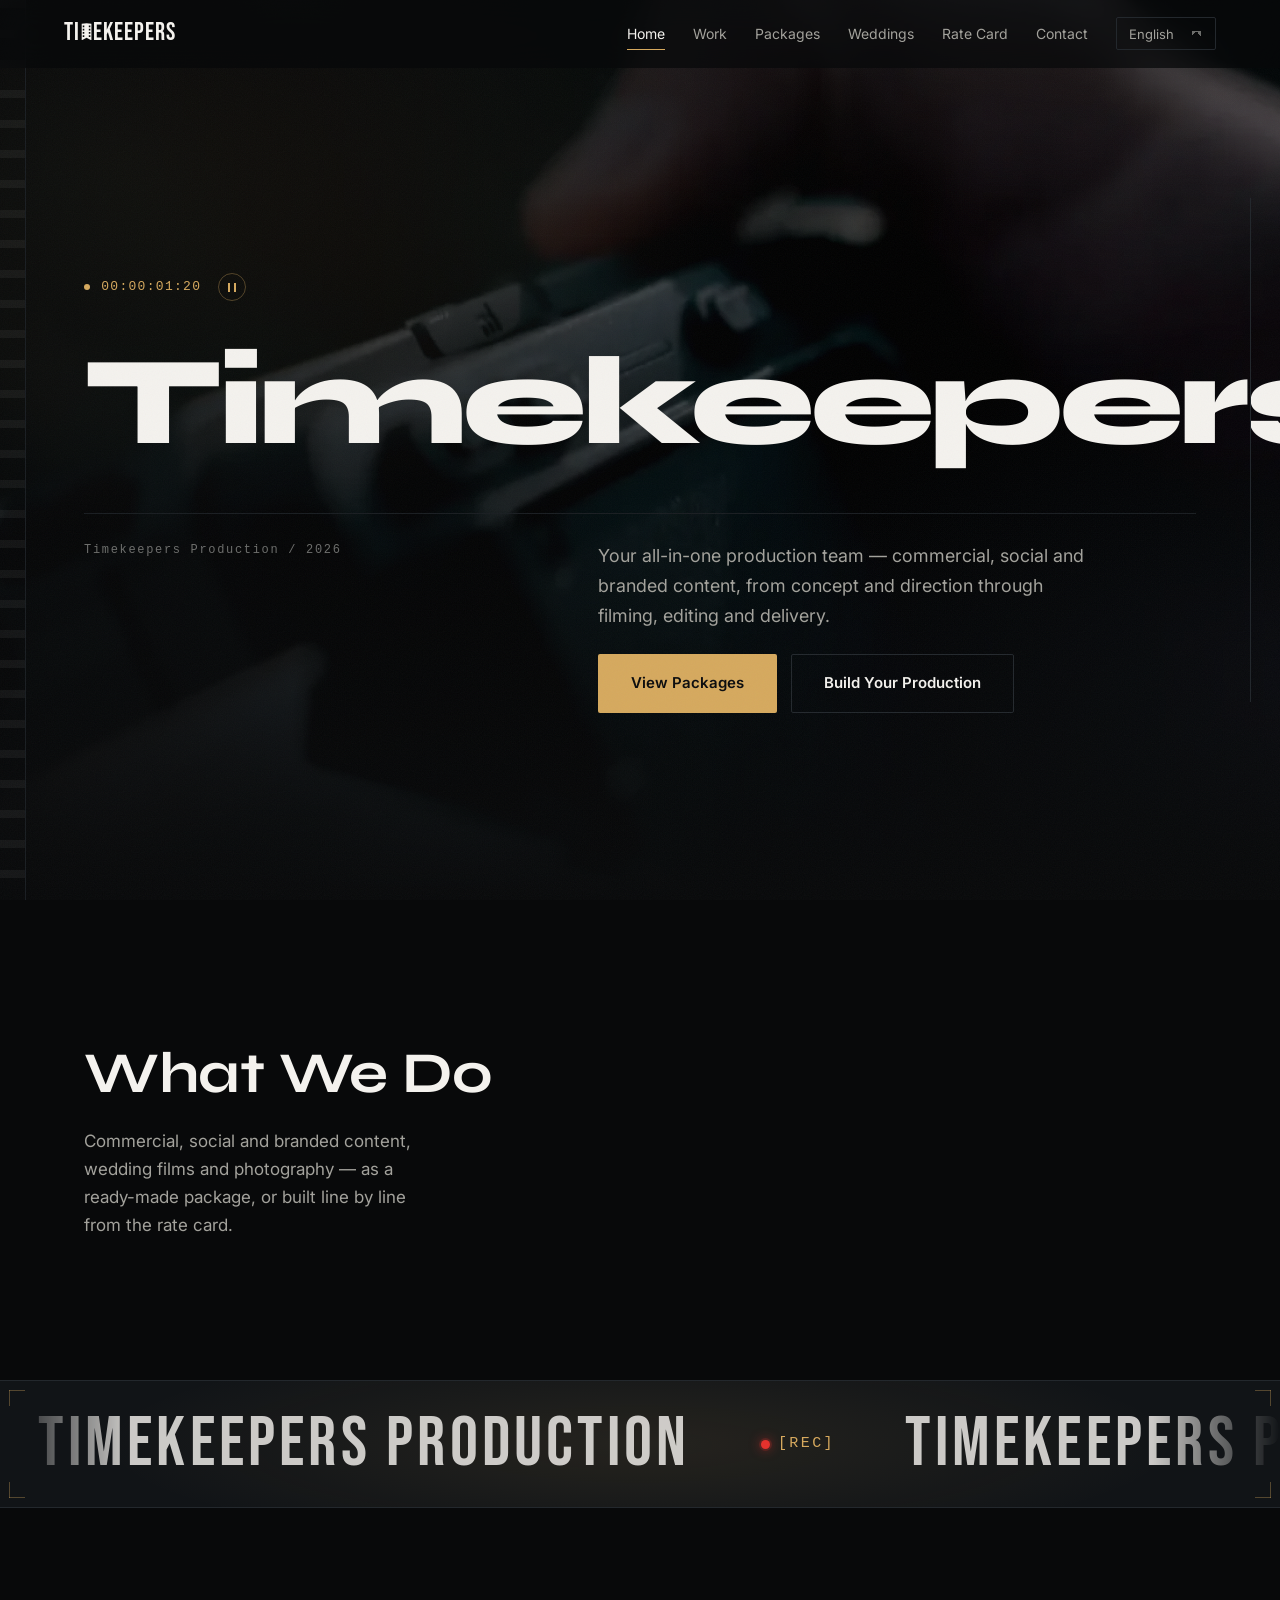
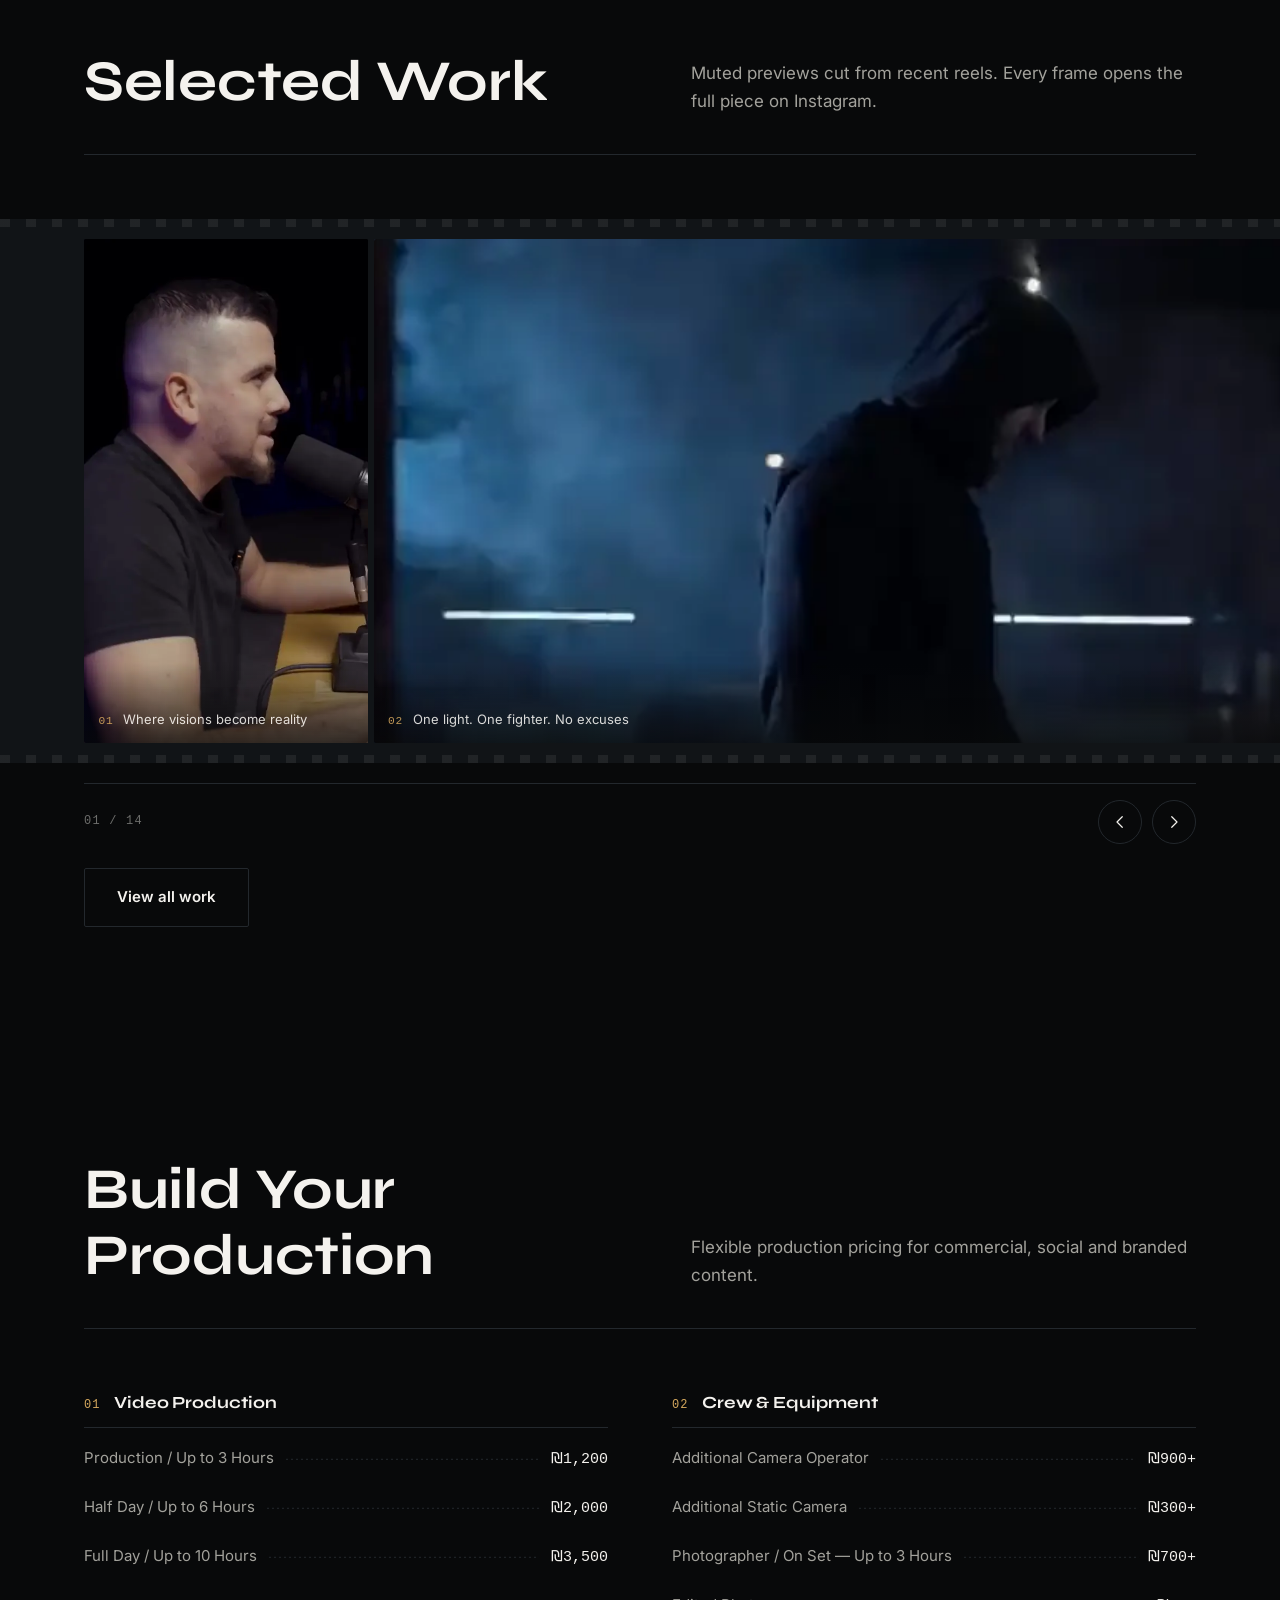
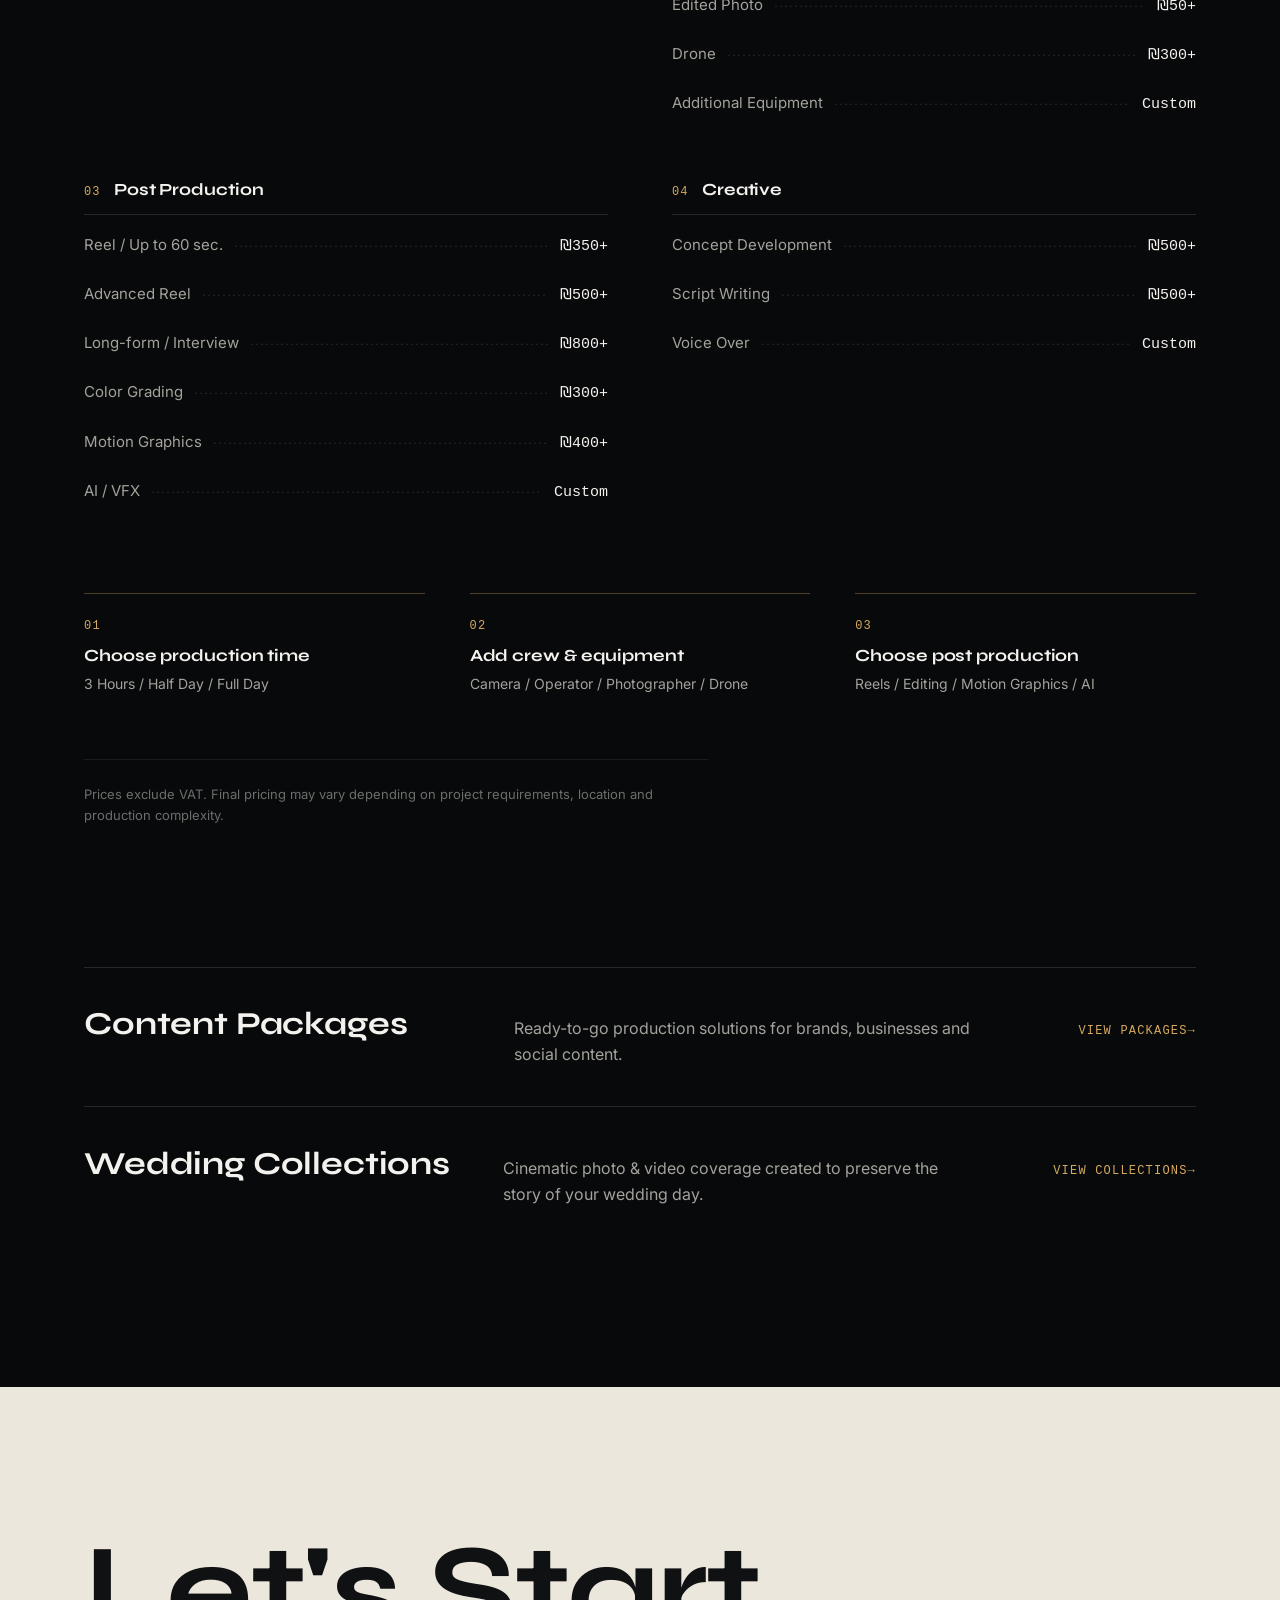
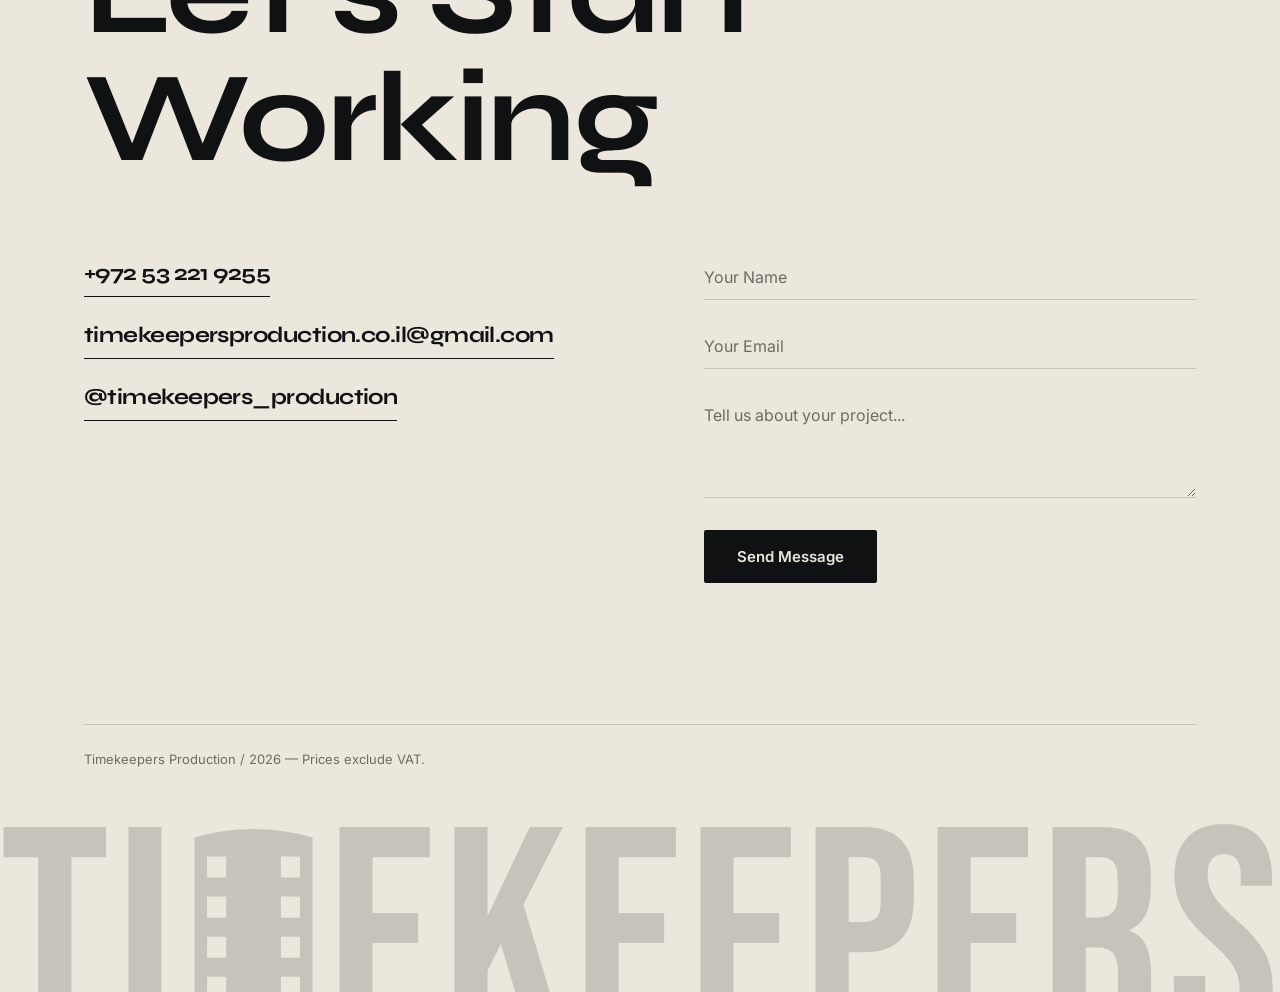
==== commit 5f3450d9: "updated UI" ====
--- a/index.html
+++ b/index.html
@@ -126,6 +126,28 @@
     </div>
 </section>
 
+<!-- ══════════ TICKER: the recording light between the two ══════════ -->
+<div class="ticker" aria-hidden="true">
+    <div class="ticker-viewport">
+        <div class="ticker-track">
+        <div class="ticker-run">
+            <span class="ticker-word">Timekeepers Production</span><span class="ticker-rec"><i class="rec-dot"></i>[REC]</span>
+            <span class="ticker-word">Timekeepers Production</span><span class="ticker-rec"><i class="rec-dot"></i>[REC]</span>
+            <span class="ticker-word">Timekeepers Production</span><span class="ticker-rec"><i class="rec-dot"></i>[REC]</span>
+            <span class="ticker-word">Timekeepers Production</span><span class="ticker-rec"><i class="rec-dot"></i>[REC]</span>
+            <span class="ticker-word">Timekeepers Production</span><span class="ticker-rec"><i class="rec-dot"></i>[REC]</span>
+        </div>
+        <div class="ticker-run">
+            <span class="ticker-word">Timekeepers Production</span><span class="ticker-rec"><i class="rec-dot"></i>[REC]</span>
+            <span class="ticker-word">Timekeepers Production</span><span class="ticker-rec"><i class="rec-dot"></i>[REC]</span>
+            <span class="ticker-word">Timekeepers Production</span><span class="ticker-rec"><i class="rec-dot"></i>[REC]</span>
+            <span class="ticker-word">Timekeepers Production</span><span class="ticker-rec"><i class="rec-dot"></i>[REC]</span>
+            <span class="ticker-word">Timekeepers Production</span><span class="ticker-rec"><i class="rec-dot"></i>[REC]</span>
+        </div>
+        </div>
+    </div>
+</div>
+
 <!-- ══════════ THE SHOWCASE: SELECTED WORK ══════════ -->
 <section class="band band--work" id="work">
     <div class="wrap">
--- a/assets/css/site.css
+++ b/assets/css/site.css
@@ -323,7 +323,8 @@
 .display {
     /* Scales against height as well as width, so the lede and the calls
        to action are never pushed out of a short viewport. */
-    /* 12vw: "Timekeepers" (about 6.6em in Syne 800) must fit a 320px phone */
+    /* "Timekeepers" runs about 10em in Syne 800; on small screens the
+       size is derived from the available width instead (see RESPONSIVE). */
     font-size: clamp(2.4rem, min(12vw, 14vh), 10.5rem);
     font-weight: 800;
     line-height: 0.9;
@@ -683,6 +684,70 @@
     border-style: solid; border-width: 4.5px 0 4.5px 8px; border-color: transparent transparent transparent currentColor;
 }
 .hero-ctl[aria-pressed="true"] .ico::after { display: none; }
+
+/* ═══════════════════════════════════════════════════════════
+   TICKER — the recording light between What We Do and the work:
+   a full-width band, a viewfinder frame, and the studio name
+   running past like a slate. Pure CSS: two identical runs, the
+   track slides by exactly one of them and snaps back unseen.
+   ═══════════════════════════════════════════════════════════ */
+.ticker {
+    --rec: #e5322d;
+    position: relative;
+    border-top: 1px solid var(--line); border-bottom: 1px solid var(--line);
+    background:
+        radial-gradient(60% 120% at 50% 50%, var(--gold-wash), transparent 70%),
+        var(--surface);
+    direction: ltr; unicode-bidi: isolate;
+    user-select: none;
+}
+/* Corner brackets, as on an empty frame in the works grid */
+.ticker::before {
+    content: ""; position: absolute; inset: 9px; pointer-events: none; z-index: 1;
+    background:
+        linear-gradient(var(--gold-line), var(--gold-line)) left top / 16px 1px no-repeat,
+        linear-gradient(var(--gold-line), var(--gold-line)) left top / 1px 16px no-repeat,
+        linear-gradient(var(--gold-line), var(--gold-line)) right top / 16px 1px no-repeat,
+        linear-gradient(var(--gold-line), var(--gold-line)) right top / 1px 16px no-repeat,
+        linear-gradient(var(--gold-line), var(--gold-line)) left bottom / 16px 1px no-repeat,
+        linear-gradient(var(--gold-line), var(--gold-line)) left bottom / 1px 16px no-repeat,
+        linear-gradient(var(--gold-line), var(--gold-line)) right bottom / 16px 1px no-repeat,
+        linear-gradient(var(--gold-line), var(--gold-line)) right bottom / 1px 16px no-repeat;
+}
+.ticker-viewport {
+    overflow: hidden;
+    padding: clamp(1rem, 2.4vw, 1.75rem) 0;
+    -webkit-mask-image: linear-gradient(to right, transparent, #000 10%, #000 90%, transparent);
+            mask-image: linear-gradient(to right, transparent, #000 10%, #000 90%, transparent);
+}
+.ticker-track {
+    display: flex; width: max-content;
+    animation: ticker 32s linear infinite;
+    will-change: transform;
+}
+.ticker-run { display: flex; flex: none; align-items: center; }
+.ticker-word {
+    font-family: 'Bebas Neue', var(--font-display); font-weight: 400;
+    font-size: clamp(2.25rem, 5.5vw, 4.75rem); line-height: 1;
+    letter-spacing: 0.06em; text-transform: uppercase; white-space: nowrap;
+    color: var(--text); opacity: 0.82;
+    padding-inline: clamp(1.25rem, 3vw, 2.5rem);
+}
+.ticker-rec {
+    display: inline-flex; align-items: center; gap: 0.55em;
+    font-family: var(--font-mono); font-size: clamp(0.75rem, 1.4vw, 0.9375rem);
+    letter-spacing: 0.16em; color: var(--gold); white-space: nowrap;
+    padding-inline: clamp(1rem, 2.5vw, 2rem);
+}
+.ticker-rec::before, .ticker-rec::after { color: var(--faint); }
+.rec-dot {
+    width: 0.6em; height: 0.6em; border-radius: 50%; flex: none;
+    background: var(--rec);
+    box-shadow: 0 0 0 2px rgba(229, 50, 45, 0.18), 0 0 12px rgba(229, 50, 45, 0.7);
+    animation: rec-blink 1.2s steps(1, end) infinite;
+}
+@keyframes ticker { to { transform: translate3d(-50%, 0, 0); } }
+@keyframes rec-blink { 50% { opacity: 0.12; box-shadow: none; } }
 
 /* The strip: a run of film — frames at one height, widths by aspect */
 .band--work { padding-bottom: clamp(3.5rem, 7vw, 6rem); }
@@ -777,6 +842,16 @@
     .lang-switch { margin-top: 1.25rem; width: 100%; }
 }
 
+/* Phones: the brand name is one unbreakable word about 10em wide in
+   Syne 800, so its size follows the width the wrap leaves it. Desktop
+   keeps the rule above. */
+@media (max-width: 768px) {
+    .display {
+        font-size: clamp(1.5rem, min(calc((100vw - 2 * var(--pad)) / 10.4), 14vh), 6rem);
+        letter-spacing: -0.05em;
+    }
+}
+
 @media (max-width: 620px) {
     .hero-actions .btn { flex: 1 1 auto; }
     /* A wide frame is centre-cropped on a phone rather than becoming a panorama */
@@ -801,6 +876,7 @@
     .js [data-reveal] [data-split] .w > i,
     .js .reel-panel .stage { opacity: 1; transform: none; transition: none; }
     .hero-light, .hero-hud .dot { animation: none; }
+    .ticker-track, .rec-dot { animation: none; }
     .frame img, .frame:hover img { transform: none; transition: none; }
     .blade-body { animation: none; transform: rotate(24deg); }
     .pulse { display: none; }
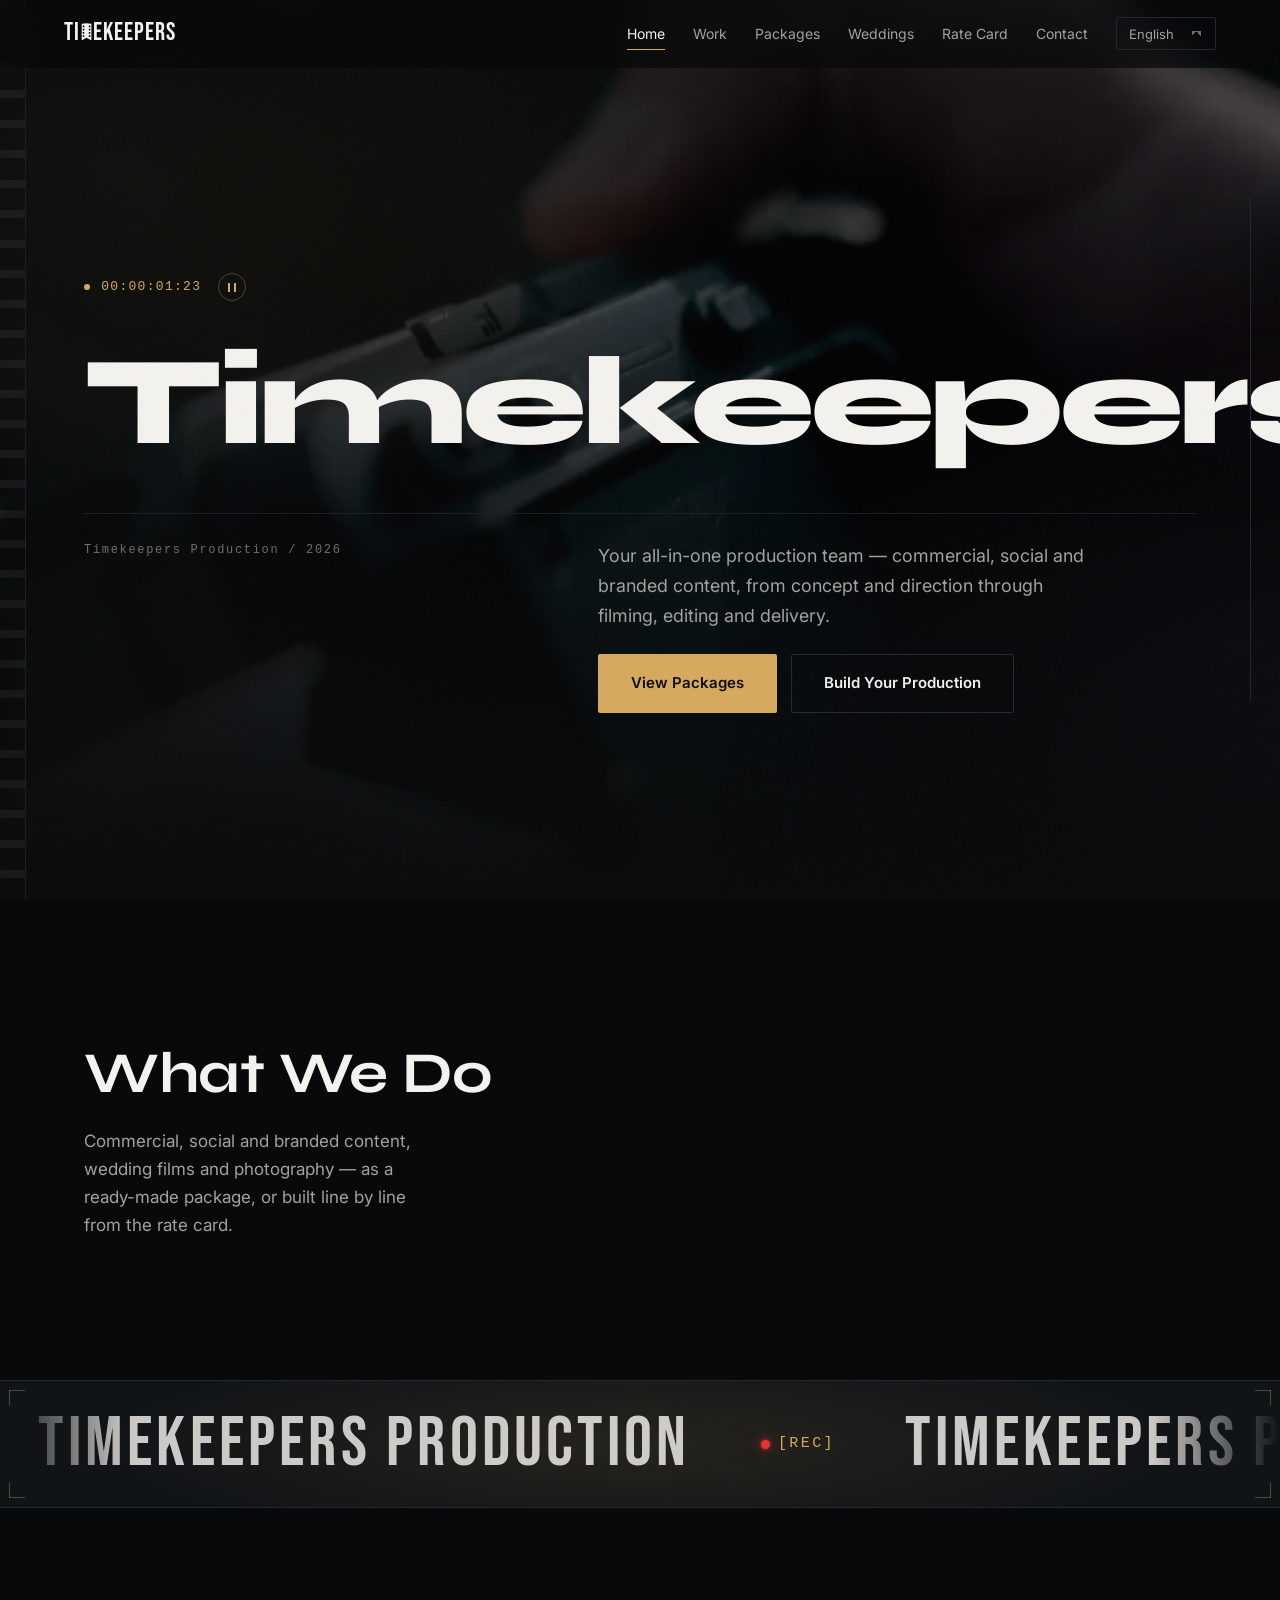
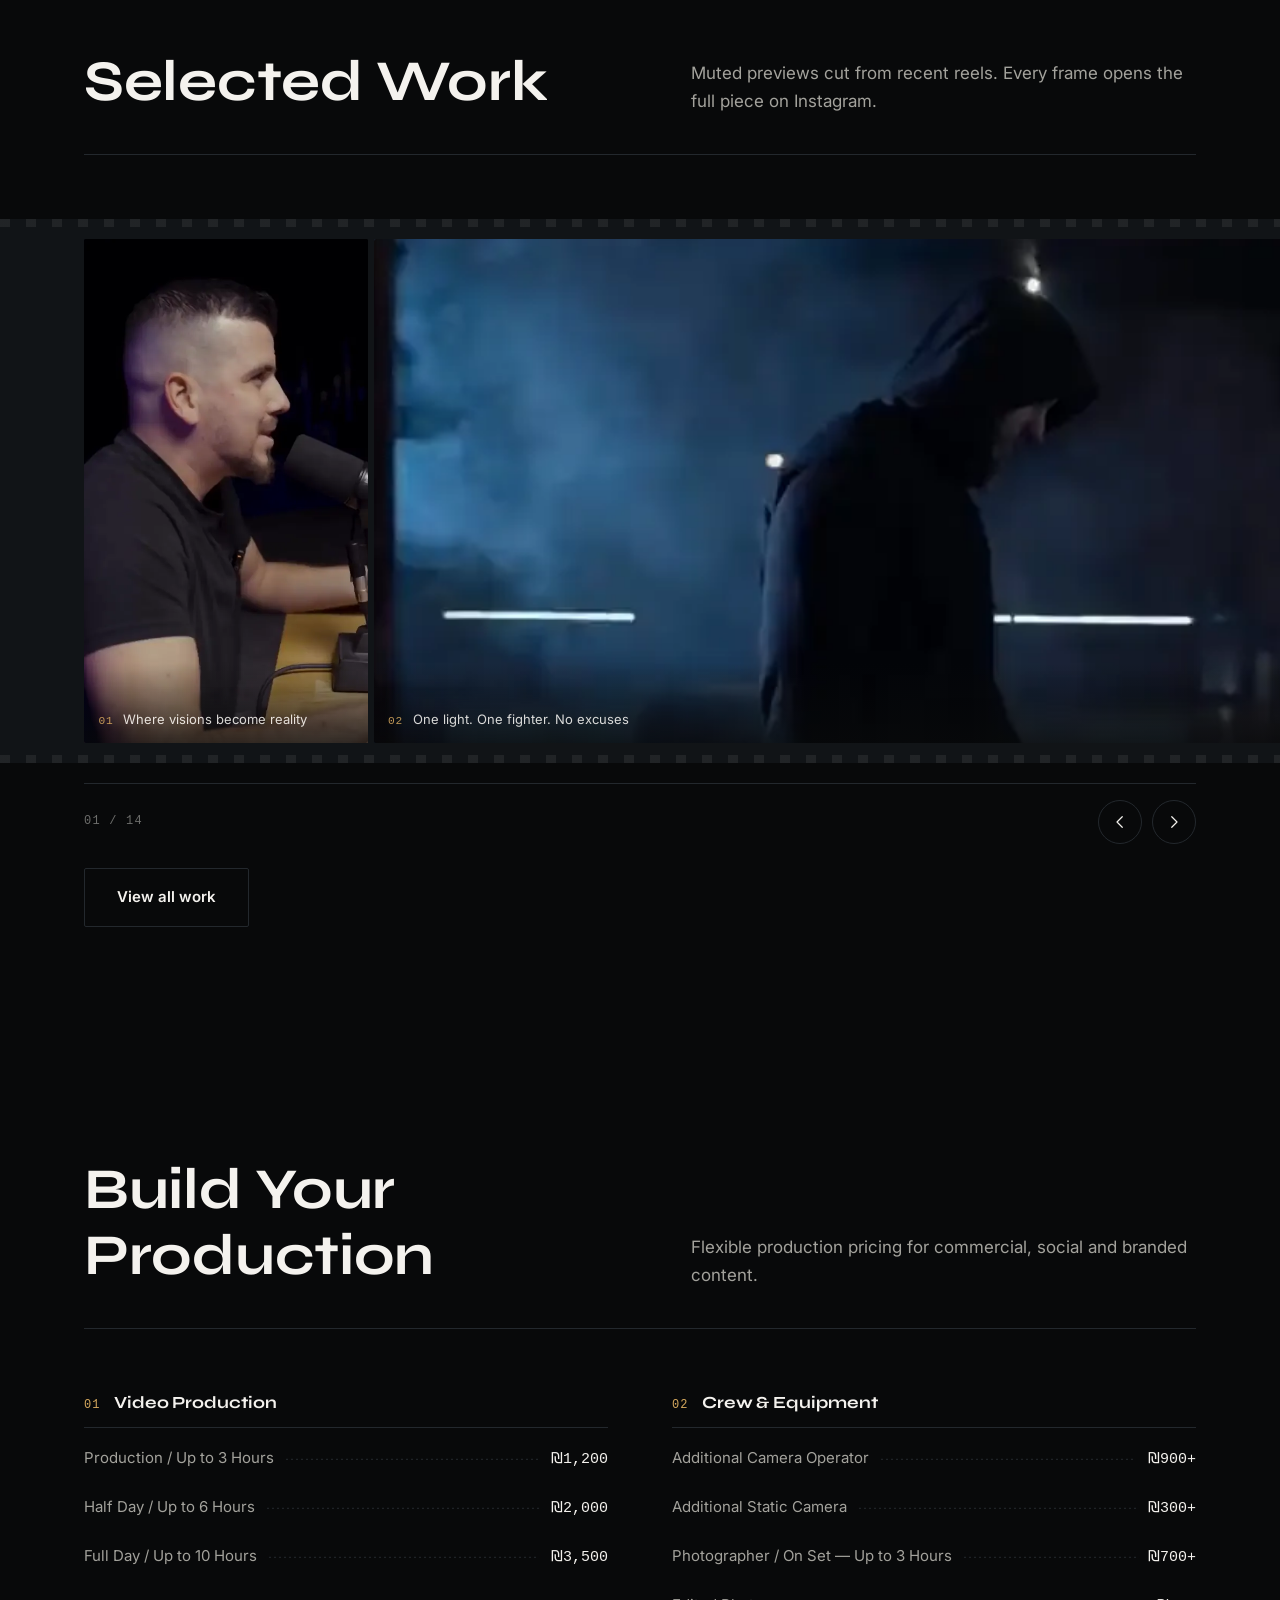
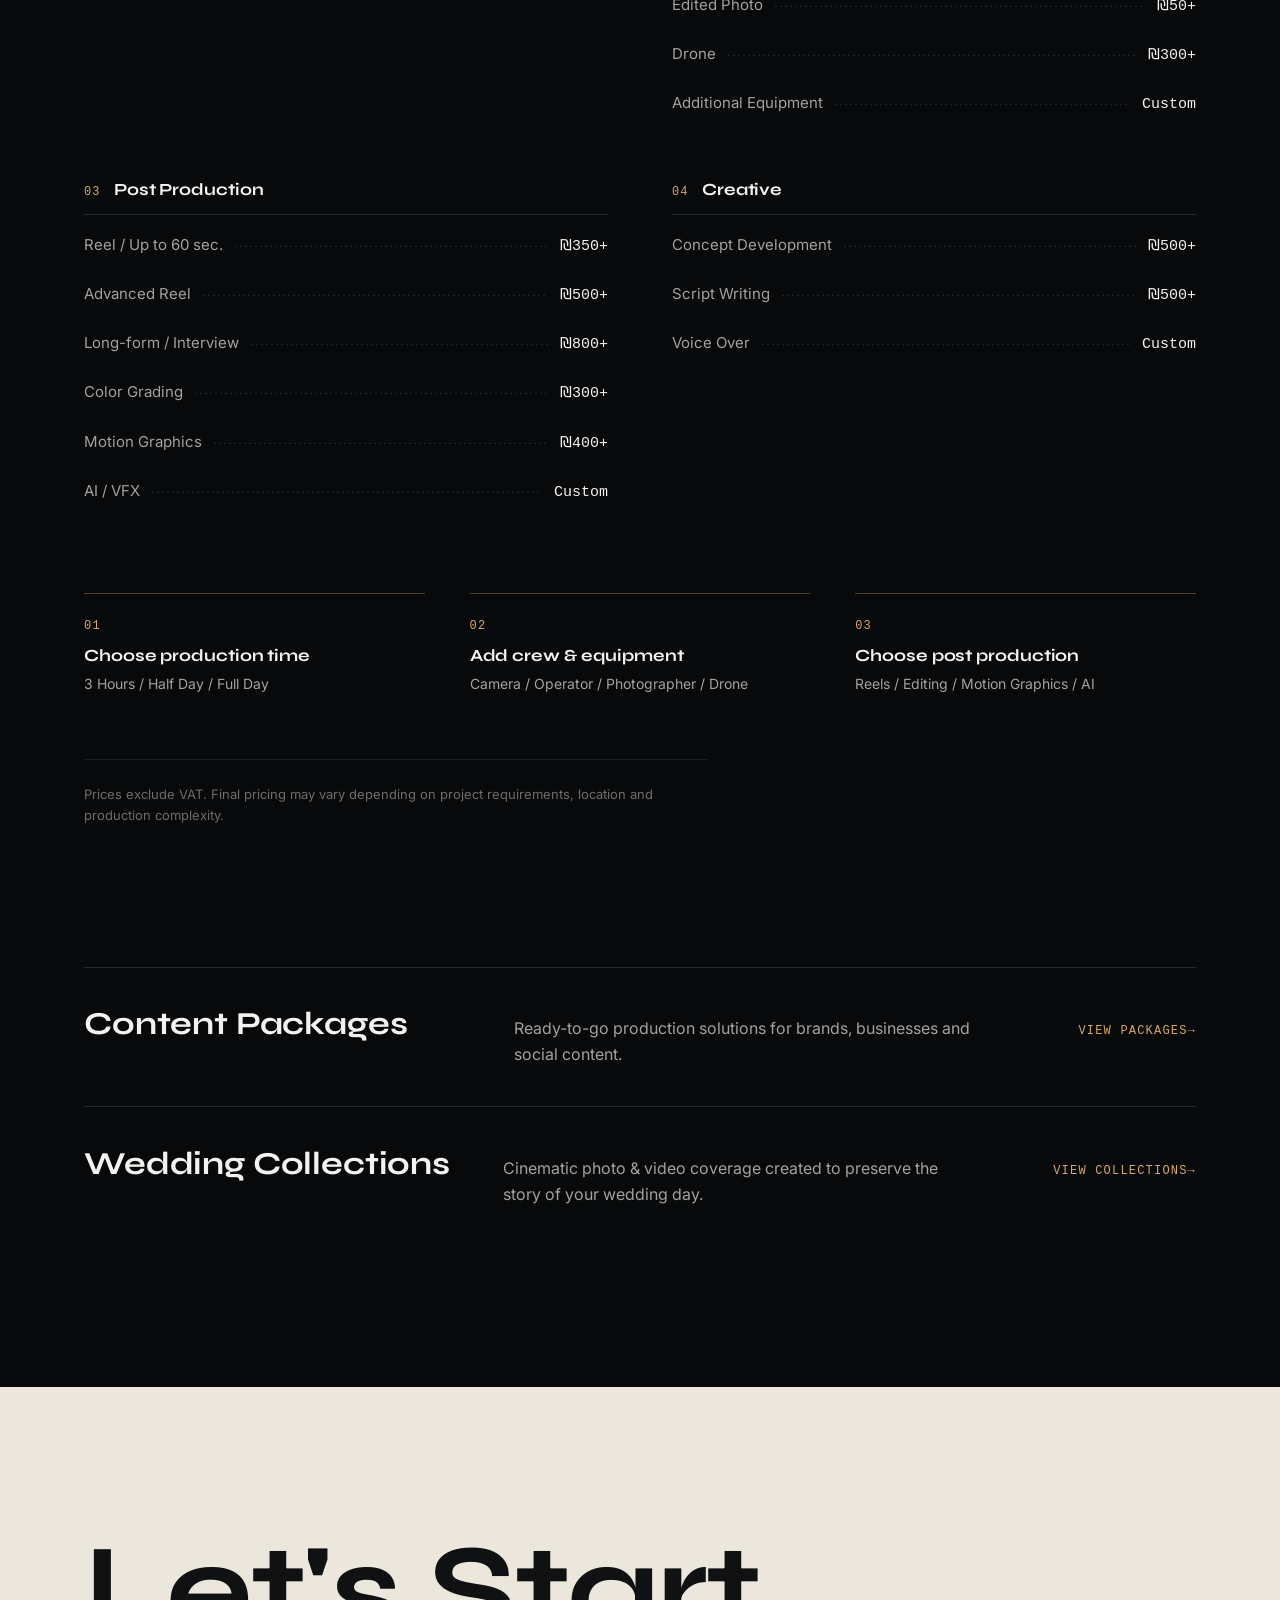
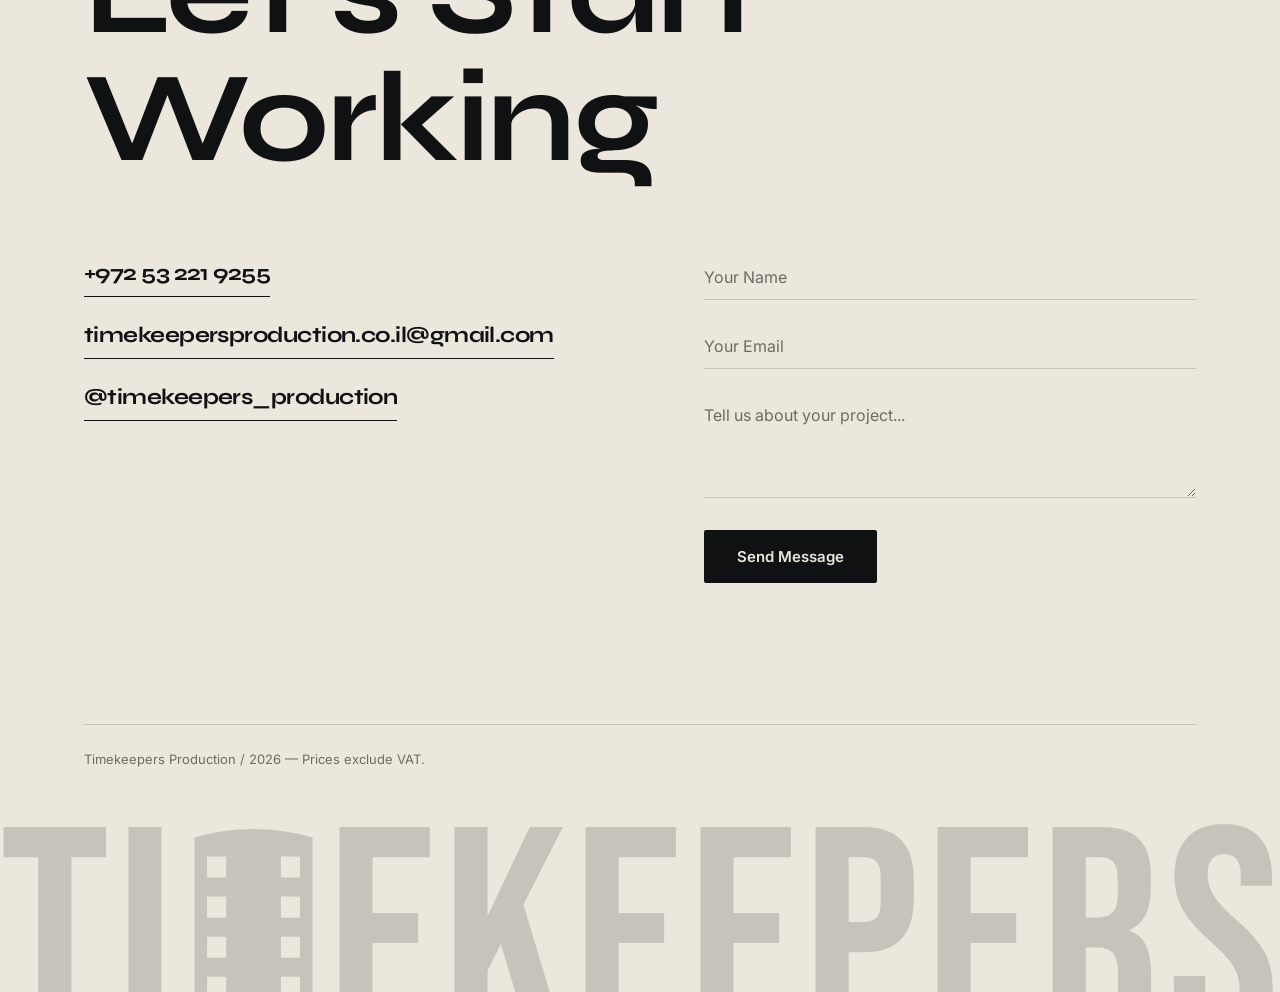
==== commit 6faac05c: "Remove the aperture iris backdrop from every page Drops the fixed iris rings, blades and pulse rings" ====
--- a/index.html
+++ b/index.html
@@ -23,27 +23,6 @@
 <a class="skip lang" href="#main" data-en="Skip to content" data-he="דילוג לתוכן" data-ru="Перейти к содержанию">Skip to content</a>
 
 <div class="grain" aria-hidden="true"></div>
-
-<div class="aperture" aria-hidden="true">
-    <div class="pulse" style="--n:0"></div>
-    <div class="pulse" style="--n:1"></div>
-    <div class="pulse" style="--n:2"></div>
-    <svg class="iris" viewBox="0 0 1000 1000" focusable="false">
-        <defs><clipPath id="irisClip"><circle cx="500" cy="500" r="300"/></clipPath></defs>
-        <circle class="iris-ring iris-ring--outer" cx="500" cy="500" r="352"/>
-        <circle class="iris-ring" cx="500" cy="500" r="300"/>
-        <g clip-path="url(#irisClip)">
-            <g class="blade" style="--b:0"><path class="blade-body" d="M800 500L-200 500-200 1300 1300 1300 1300 500Z"/></g>
-            <g class="blade" style="--b:1"><path class="blade-body" d="M800 500L-200 500-200 1300 1300 1300 1300 500Z"/></g>
-            <g class="blade" style="--b:2"><path class="blade-body" d="M800 500L-200 500-200 1300 1300 1300 1300 500Z"/></g>
-            <g class="blade" style="--b:3"><path class="blade-body" d="M800 500L-200 500-200 1300 1300 1300 1300 500Z"/></g>
-            <g class="blade" style="--b:4"><path class="blade-body" d="M800 500L-200 500-200 1300 1300 1300 1300 500Z"/></g>
-            <g class="blade" style="--b:5"><path class="blade-body" d="M800 500L-200 500-200 1300 1300 1300 1300 500Z"/></g>
-            <g class="blade" style="--b:6"><path class="blade-body" d="M800 500L-200 500-200 1300 1300 1300 1300 500Z"/></g>
-            <g class="blade" style="--b:7"><path class="blade-body" d="M800 500L-200 500-200 1300 1300 1300 1300 500Z"/></g>
-        </g>
-    </svg>
-</div>
 
 <div class="rail" aria-hidden="true"><div class="rail-fill" id="railFill"></div></div>
 
--- a/assets/css/site.css
+++ b/assets/css/site.css
@@ -85,63 +85,6 @@
 .grain {
     position: fixed; inset: 0; z-index: 900; pointer-events: none; opacity: 0.04;
     background-image: url("data:image/svg+xml,%3Csvg xmlns='http://www.w3.org/2000/svg' width='160' height='160'%3E%3Cfilter id='n'%3E%3CfeTurbulence type='fractalNoise' baseFrequency='0.86' numOctaves='3' stitchTiles='stitch'/%3E%3C/filter%3E%3Crect width='100%25' height='100%25' filter='url(%23n)'/%3E%3C/svg%3E");
-}
-
-/* ═══════════════════════════════════════════════════════════
-   APERTURE — a stylised iris breathing behind the whole page,
-   with pulses of light leaving the lens. Fixed, behind everything,
-   never interactive. The blades live in one small SVG (its repaint
-   is local); the pulses are plain composited divs, so their motion
-   is transform + opacity only.
-   ═══════════════════════════════════════════════════════════ */
-.aperture {
-    position: fixed; top: 0; left: 0; width: 100%; height: 100%;
-    z-index: -1; pointer-events: none; overflow: hidden;
-    transform: translateZ(0);
-}
-.iris {
-    position: absolute; left: 50%; top: 50%;
-    width: 118vmin; height: 118vmin;
-    transform: translate(-50%, -50%) translateZ(0);
-    will-change: transform;
-}
-.iris-ring { fill: none; stroke: #6b727a; stroke-opacity: 0.2; stroke-width: 1.2; }
-.iris-ring--outer { stroke-opacity: 0.11; }
-.blade { transform-box: view-box; transform-origin: 500px 500px; transform: rotate(calc(var(--b) * 45deg)); }
-/* Each blade pivots on the ring; the opening is what the eight edges leave */
-.blade-body {
-    fill: #5a6068; fill-opacity: 0.014;
-    stroke: #6b727a; stroke-opacity: 0.22; stroke-width: 1.4;
-    transform-box: view-box; transform-origin: 800px 500px;
-    animation: iris 11s cubic-bezier(.45, 0, .55, 1) infinite;
-}
-@keyframes iris {
-    0%, 100% { transform: rotate(9deg); }
-    50%      { transform: rotate(40deg); }
-}
-.pulse {
-    position: absolute; left: 50%; top: 50%;
-    width: 160vmax; height: 160vmax; margin: -80vmax 0 0 -80vmax;
-    border-radius: 50%;
-    border: 1.5px solid rgba(77, 238, 234, 0.85);
-    box-shadow: 0 0 46px rgba(0, 210, 255, 0.22), inset 0 0 46px rgba(0, 210, 255, 0.16);
-    opacity: 0;
-    transform: scale(0.02) translateZ(0);
-    will-change: transform, opacity;
-    animation: pulse 9s cubic-bezier(.2, .7, .3, 1) infinite;
-    animation-delay: calc(var(--n) * -3s);
-}
-@keyframes pulse {
-    0%   { transform: scale(0.02) translateZ(0); opacity: 0; }
-    10%  { opacity: 0.3; }
-    100% { transform: scale(1) translateZ(0); opacity: 0; }
-}
-/* Phones and tablets: three viewport-sized blurred circles plus the blade
-   animation repainting every frame is more than a mobile compositor keeps
-   up with — Chrome drops text tiles and pops them back in. display:none
-   also stops the animations, so the effect costs nothing here. */
-@media (max-width: 899px), (hover: none) and (pointer: coarse) {
-    .aperture { display: none; }
 }
 
 /* ═══════════════════════════════════════════════════════════
@@ -878,8 +821,6 @@
     .hero-light, .hero-hud .dot { animation: none; }
     .ticker-track, .rec-dot { animation: none; }
     .frame img, .frame:hover img { transform: none; transition: none; }
-    .blade-body { animation: none; transform: rotate(24deg); }
-    .pulse { display: none; }
     .btn::before { display: none; }
     * { transition-duration: 0.01ms !important; }
 }
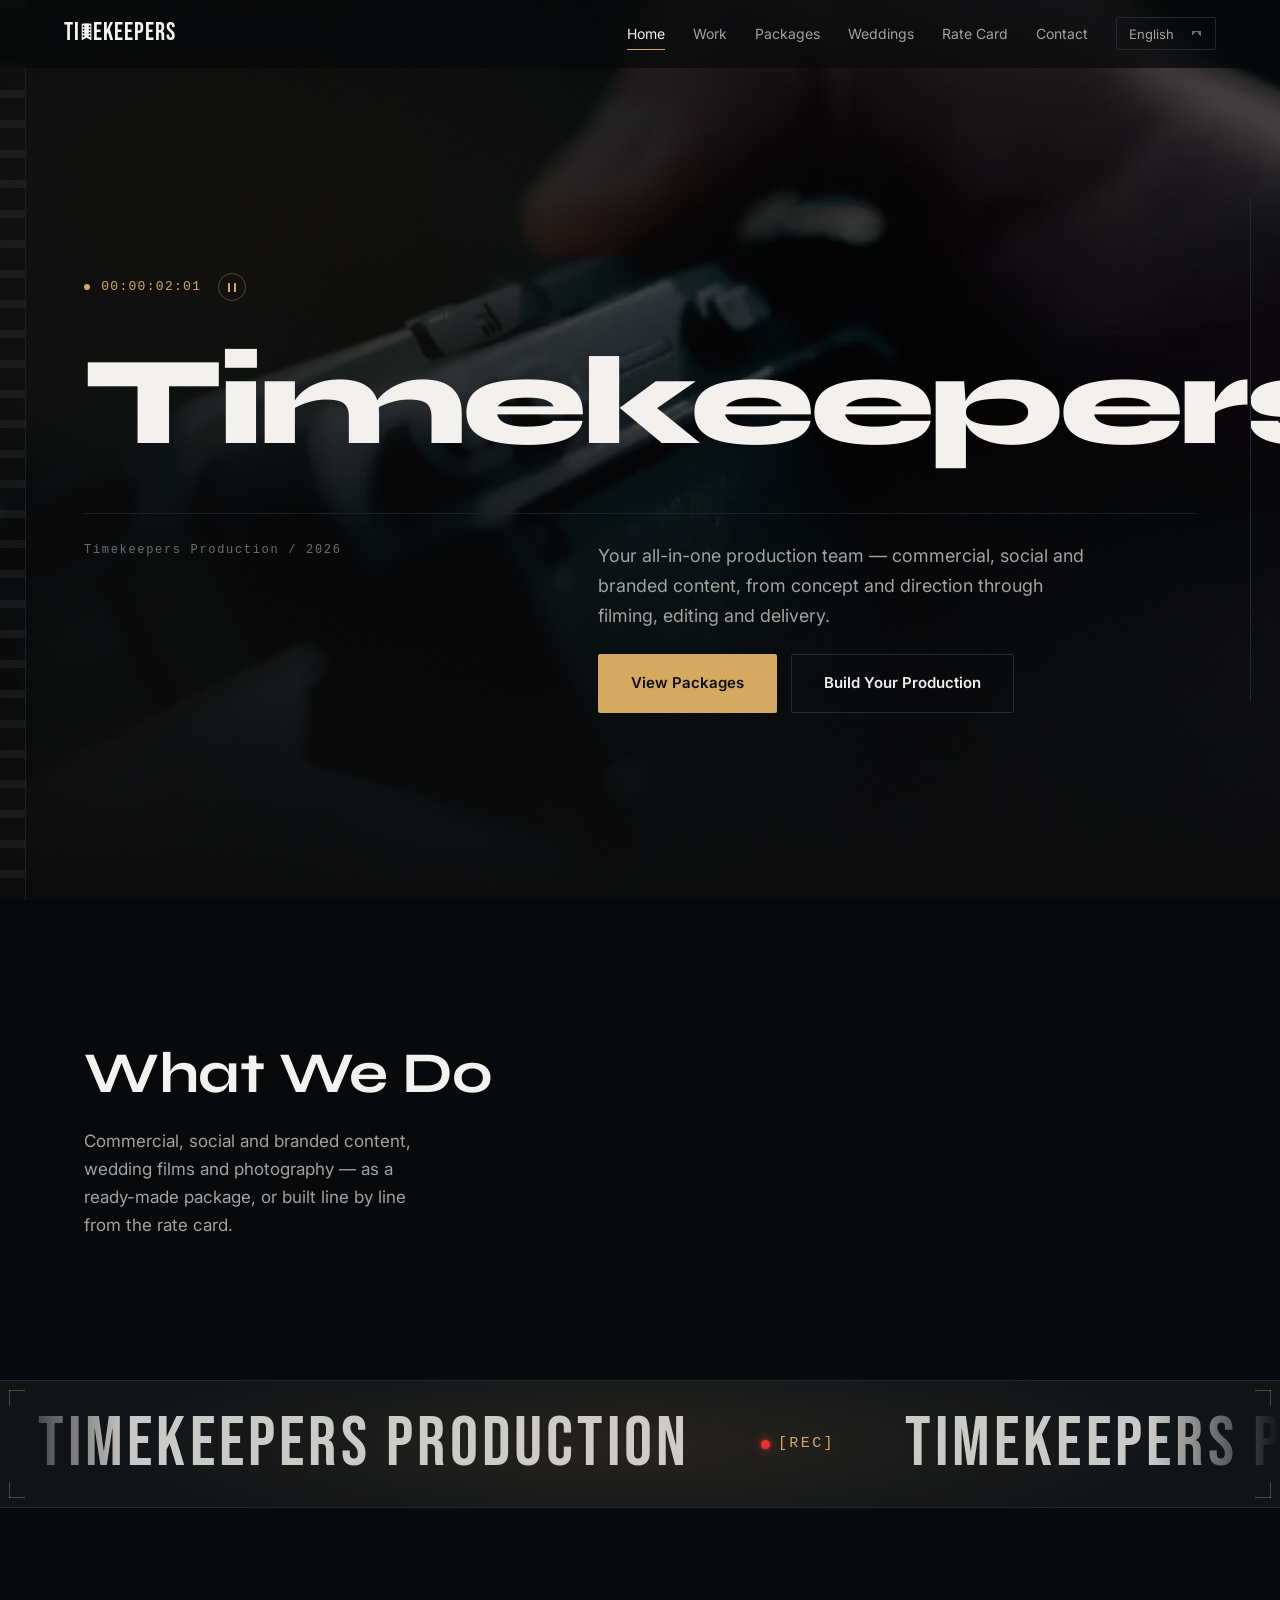
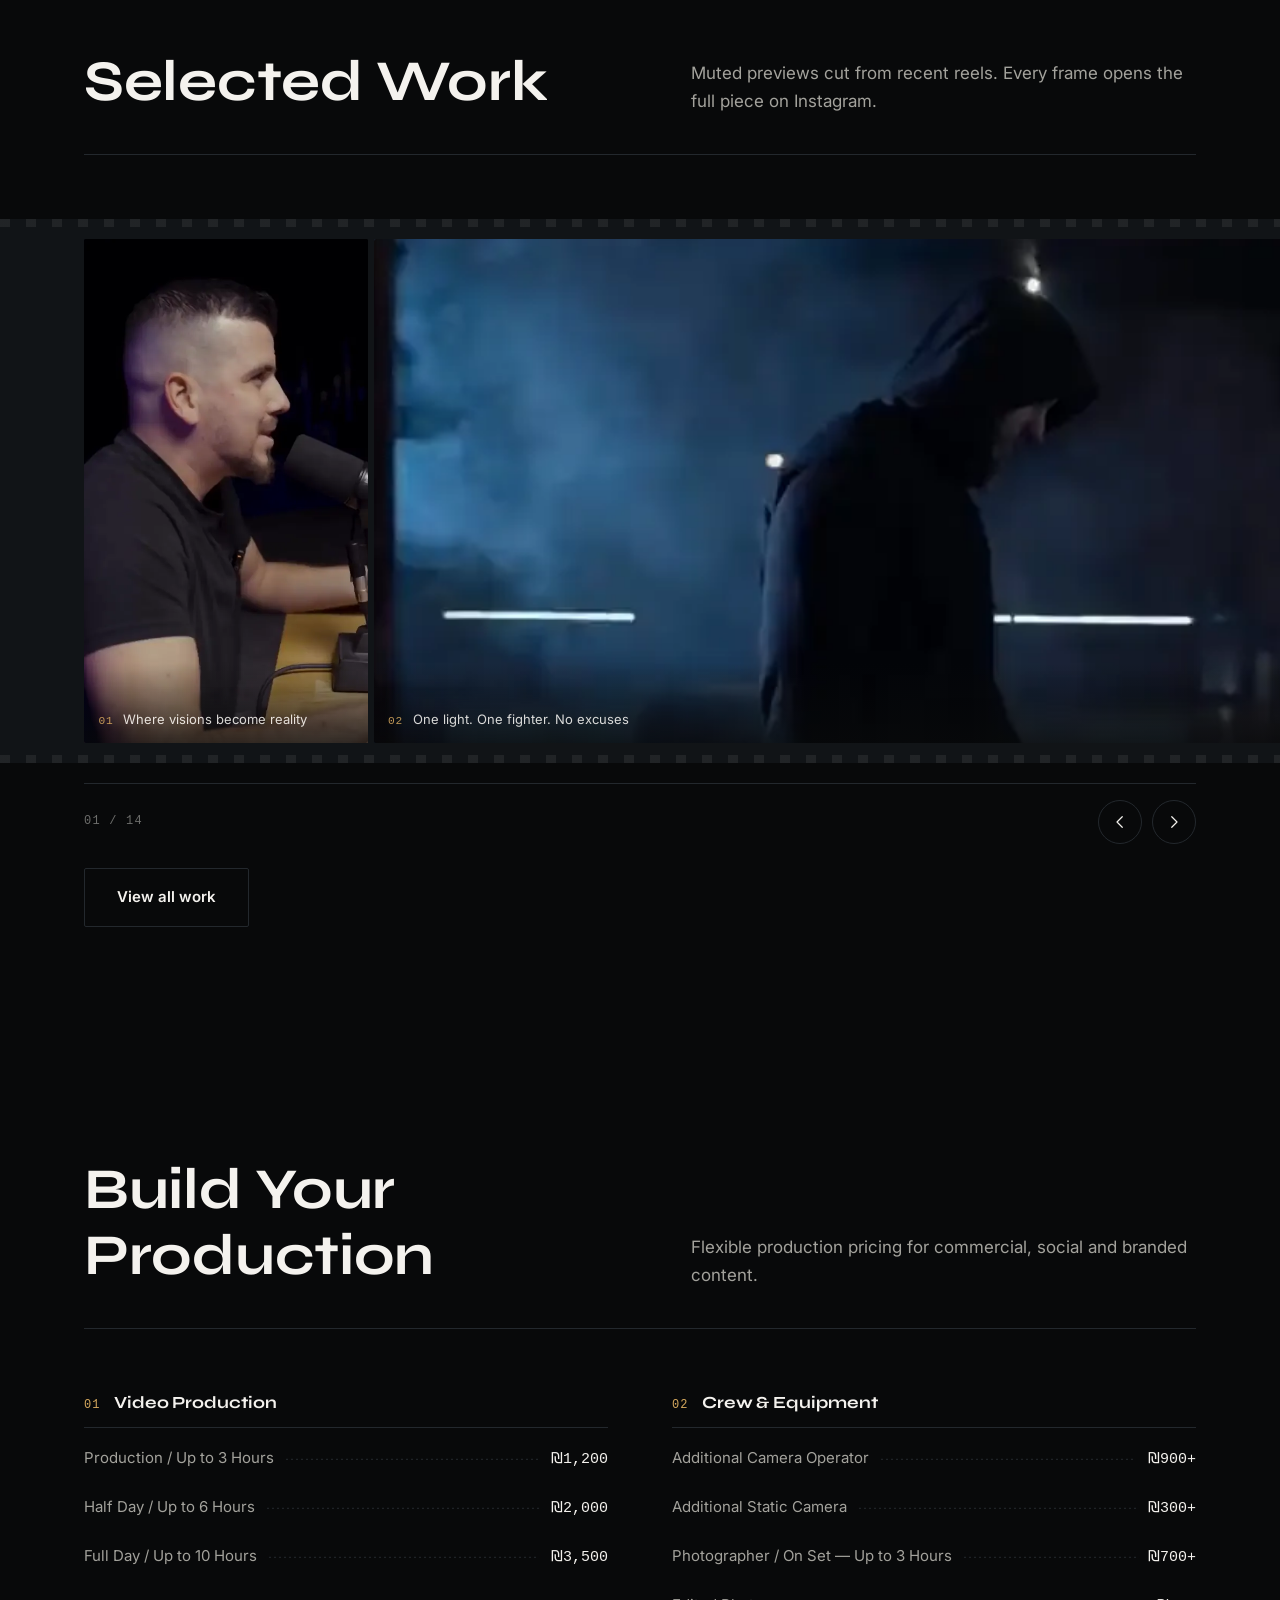
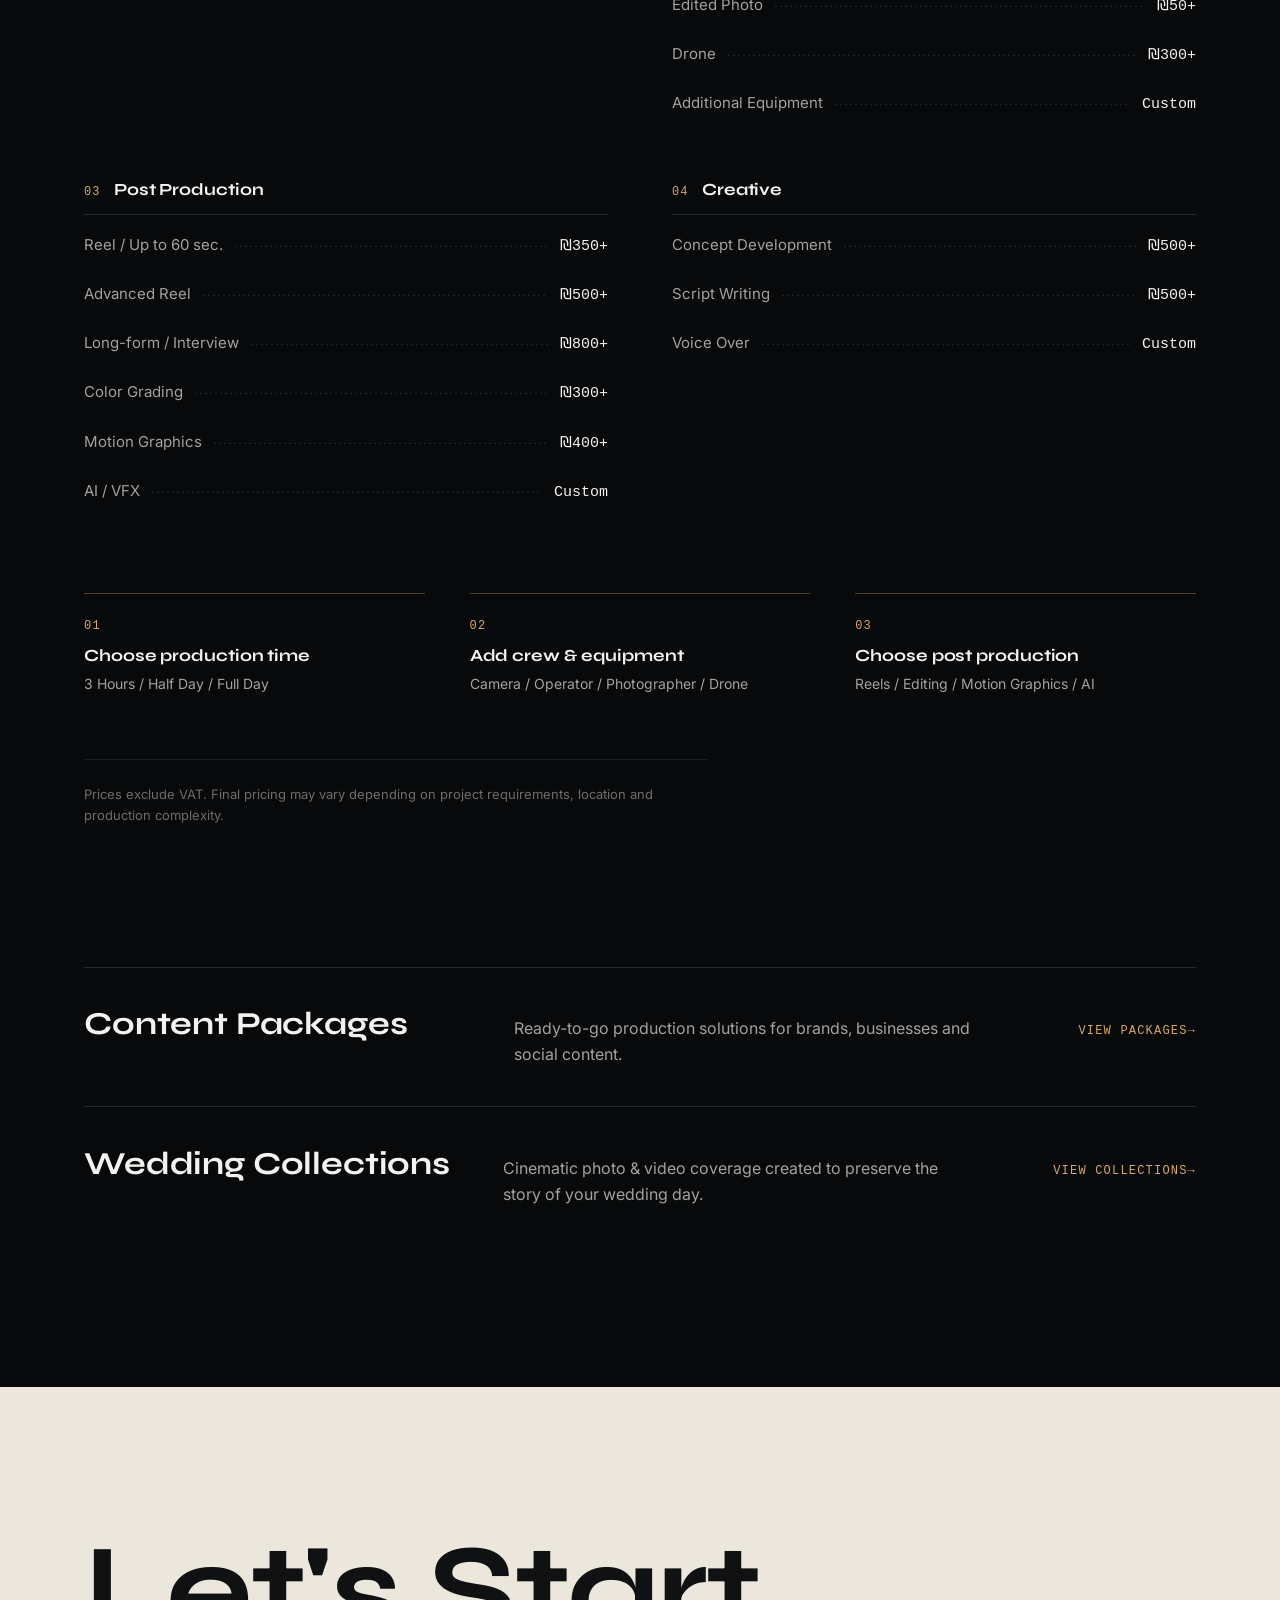
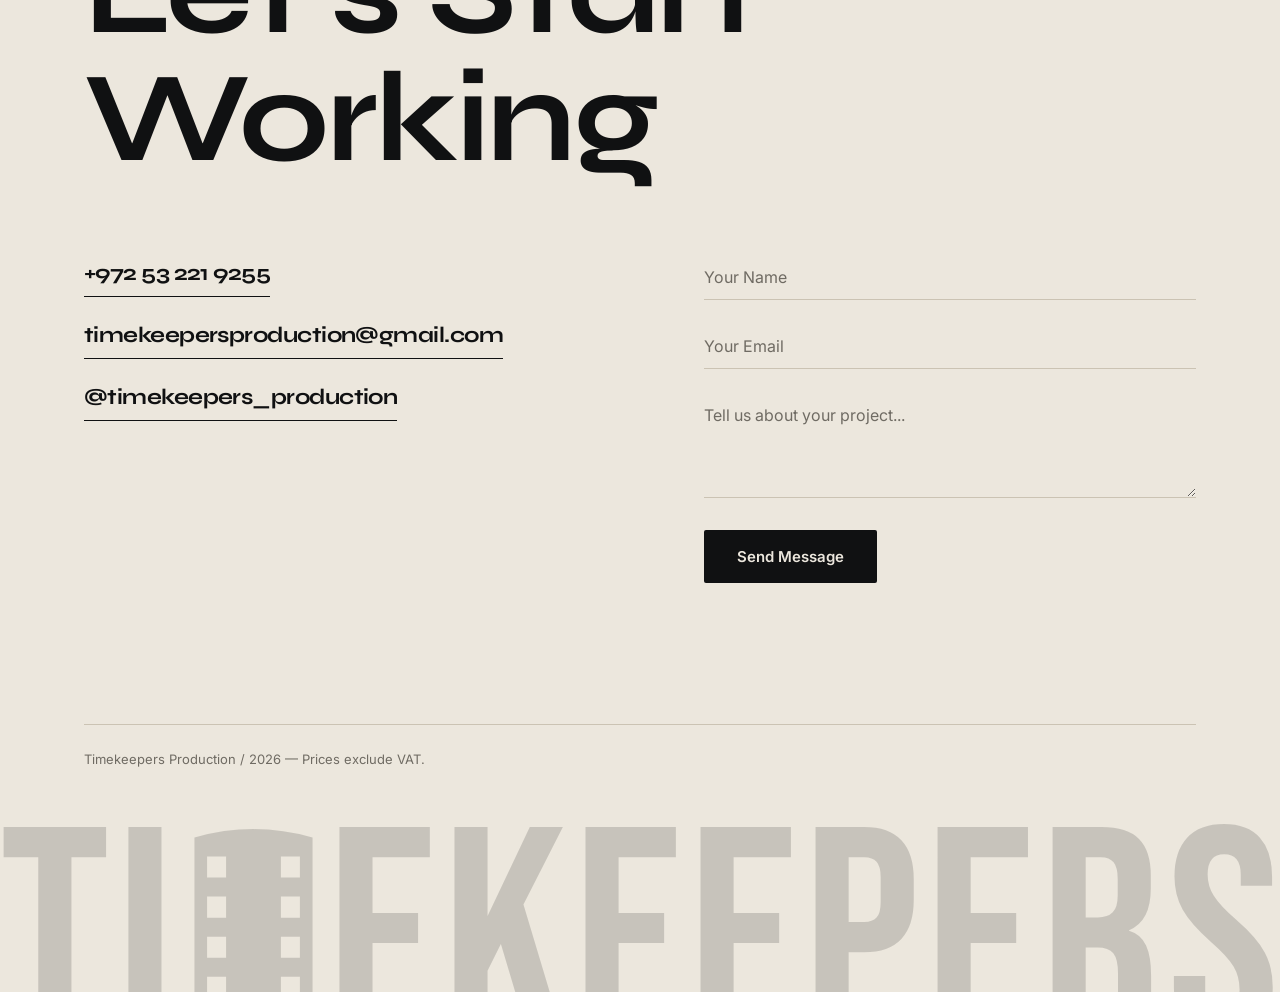
==== commit f18a8ee1: "added photos" ====
--- a/index.html
+++ b/index.html
@@ -58,8 +58,12 @@
 <!-- ══════════ THE OPENING ══════════ -->
 <header class="hero" id="about" data-reveal>
     <div class="hero-film" aria-hidden="true" style="--blur:url('[data-uri]')">
+        <!-- Hero loop from Google Drive (one file for every viewport). site.js rewrites the /view
+             link to a download URL, but Drive refuses cross-site video streaming, so the poster shows
+             until these point at files in assets/hero/ again (see README, "Filling the Works page"). -->
         <video class="hero-video" id="heroVideo" muted playsinline loop preload="none" poster="assets/hero/poster.webp" width="1276" height="720"
-               data-src-lg="assets/hero/loop-1280.mp4" data-src-sm="assets/hero/loop-640.mp4" tabindex="-1"></video>
+               data-src-lg="https://drive.google.com/file/d/1wfvxnKaLFsf-i4CvZKGUDXIL4bMAy13u/view?usp=drivesdk"
+               data-src-sm="https://drive.google.com/file/d/1wfvxnKaLFsf-i4CvZKGUDXIL4bMAy13u/view?usp=drivesdk" tabindex="-1"></video>
     </div>
     <div class="hero-light" aria-hidden="true"></div>
     <div class="hero-vignette" aria-hidden="true"></div>
@@ -340,11 +344,13 @@
         <div class="closing-grid">
             <div class="contact-info fade" style="--i:1;--lag:200ms">
                 <a href="tel:+972532219255" dir="ltr">+972 53 221 9255</a>
-                <a href="mailto:timekeepersproduction.co.il@gmail.com" dir="ltr">timekeepersproduction.co.il@gmail.com</a>
+                <a href="mailto:timekeepersproduction@gmail.com" dir="ltr">timekeepersproduction@gmail.com</a>
                 <a href="https://instagram.com/timekeepers_production" target="_blank" rel="noopener" dir="ltr">@timekeepers_production</a>
             </div>
 
-            <form class="fade" style="--i:2;--lag:200ms" action="https://formspree.io/f/YOUR_FORM_ID" method="POST">
+            <form class="fade contact-form" style="--i:2;--lag:200ms" action="https://formspree.io/f/YOUR_FORM_ID" method="POST">
+                <input type="hidden" name="_subject" value="New enquiry from the Timekeepers site">
+                <div hidden><input type="text" name="_gotcha" tabindex="-1" autocomplete="off"></div>
                 <div class="field">
                     <label class="vh lang" for="f-name" data-en="Your Name" data-he="השם שלך" data-ru="Ваше имя">Your Name</label>
                     <input id="f-name" type="text" name="name" required placeholder="Your Name" class="lang-placeholder" data-en="Your Name" data-he="השם שלך" data-ru="Ваше имя">
@@ -358,6 +364,7 @@
                     <textarea id="f-msg" name="message" rows="4" required placeholder="Tell us about your project..." class="lang-placeholder" data-en="Tell us about your project..." data-he="ספרו לנו על הפרויקט שלכם..." data-ru="Расскажите о вашем проекте..."></textarea>
                 </div>
                 <button type="submit" class="btn btn-solid lang" data-en="Send Message" data-he="שליחת הודעה" data-ru="Отправить сообщение">Send Message</button>
+                <p class="form-status" role="status" aria-live="polite" hidden></p>
             </form>
         </div>
     </div>
--- a/assets/css/site.css
+++ b/assets/css/site.css
@@ -552,6 +552,10 @@
 input:focus-visible, textarea:focus-visible { outline: 2px solid var(--ink); outline-offset: 4px; }
 textarea { resize: vertical; min-height: 6rem; }
 form .btn { width: fit-content; margin-top: 0.5rem; }
+.contact-form.is-sending .btn { opacity: 0.55; pointer-events: none; }
+.form-status { margin: 0; font-size: 0.9375rem; line-height: 1.55; color: var(--muted); max-width: 46ch; }
+.form-status.is-error { color: #a83228; }
+.form-status a { color: inherit; text-decoration: underline; text-underline-offset: 3px; }
 
 /* Footer: the end card. The contact band above already carries the
    bottom padding, so this one opens flush against it. */
@@ -874,6 +878,10 @@
     grid-template-columns: repeat(auto-fill, minmax(min(100%, 170px), 1fr));
     grid-auto-flow: dense;
 }
+/* A category with four reels and no film: exactly four columns, so the
+   auto-fill grid never leaves a stray empty column beside them. The phone
+   rule further down brings this back to two columns, i.e. a 2 x 2 block. */
+.slots--4 { grid-template-columns: repeat(4, minmax(0, 1fr)); }
 .slot { position: relative; isolation: isolate; color: var(--text); text-decoration: none; }
 .slot--v .slot-media { aspect-ratio: 9 / 16; }
 /* Three columns of 16:9 stand almost exactly as tall as one column of 9:16,
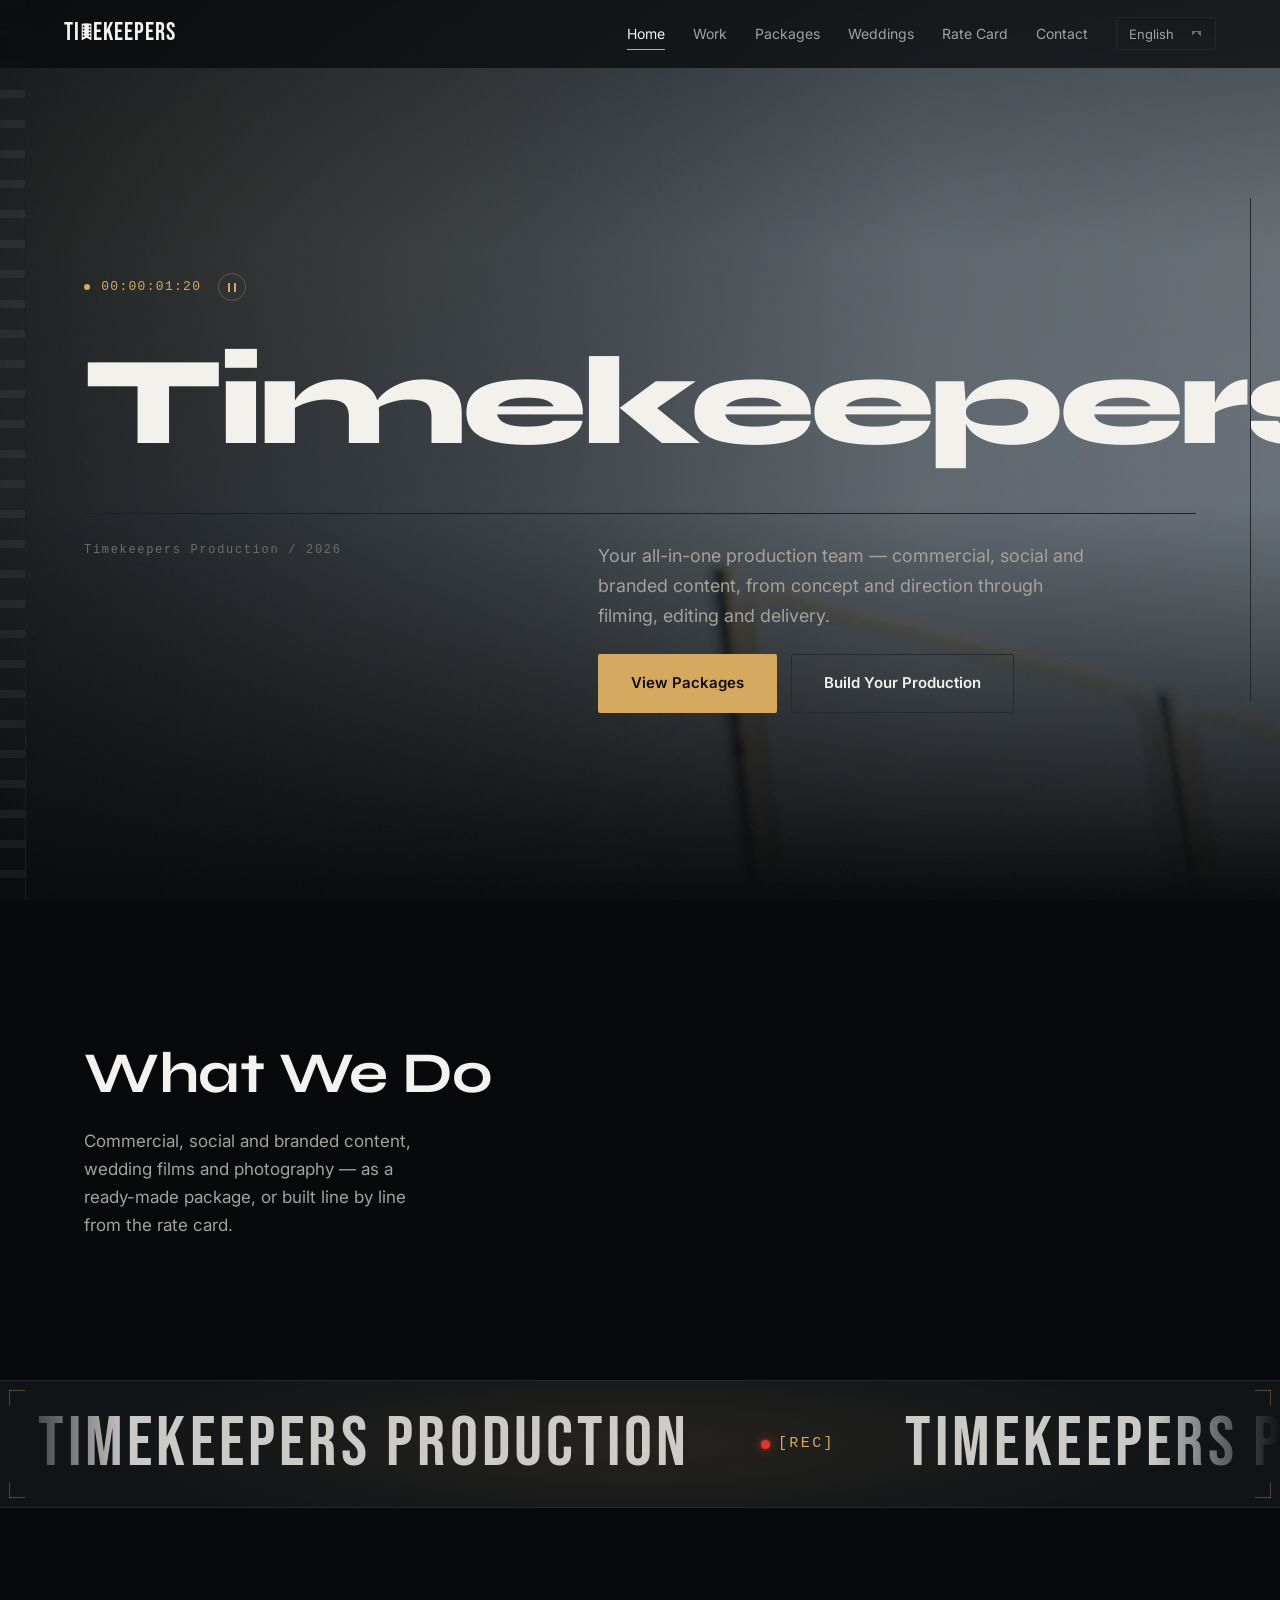
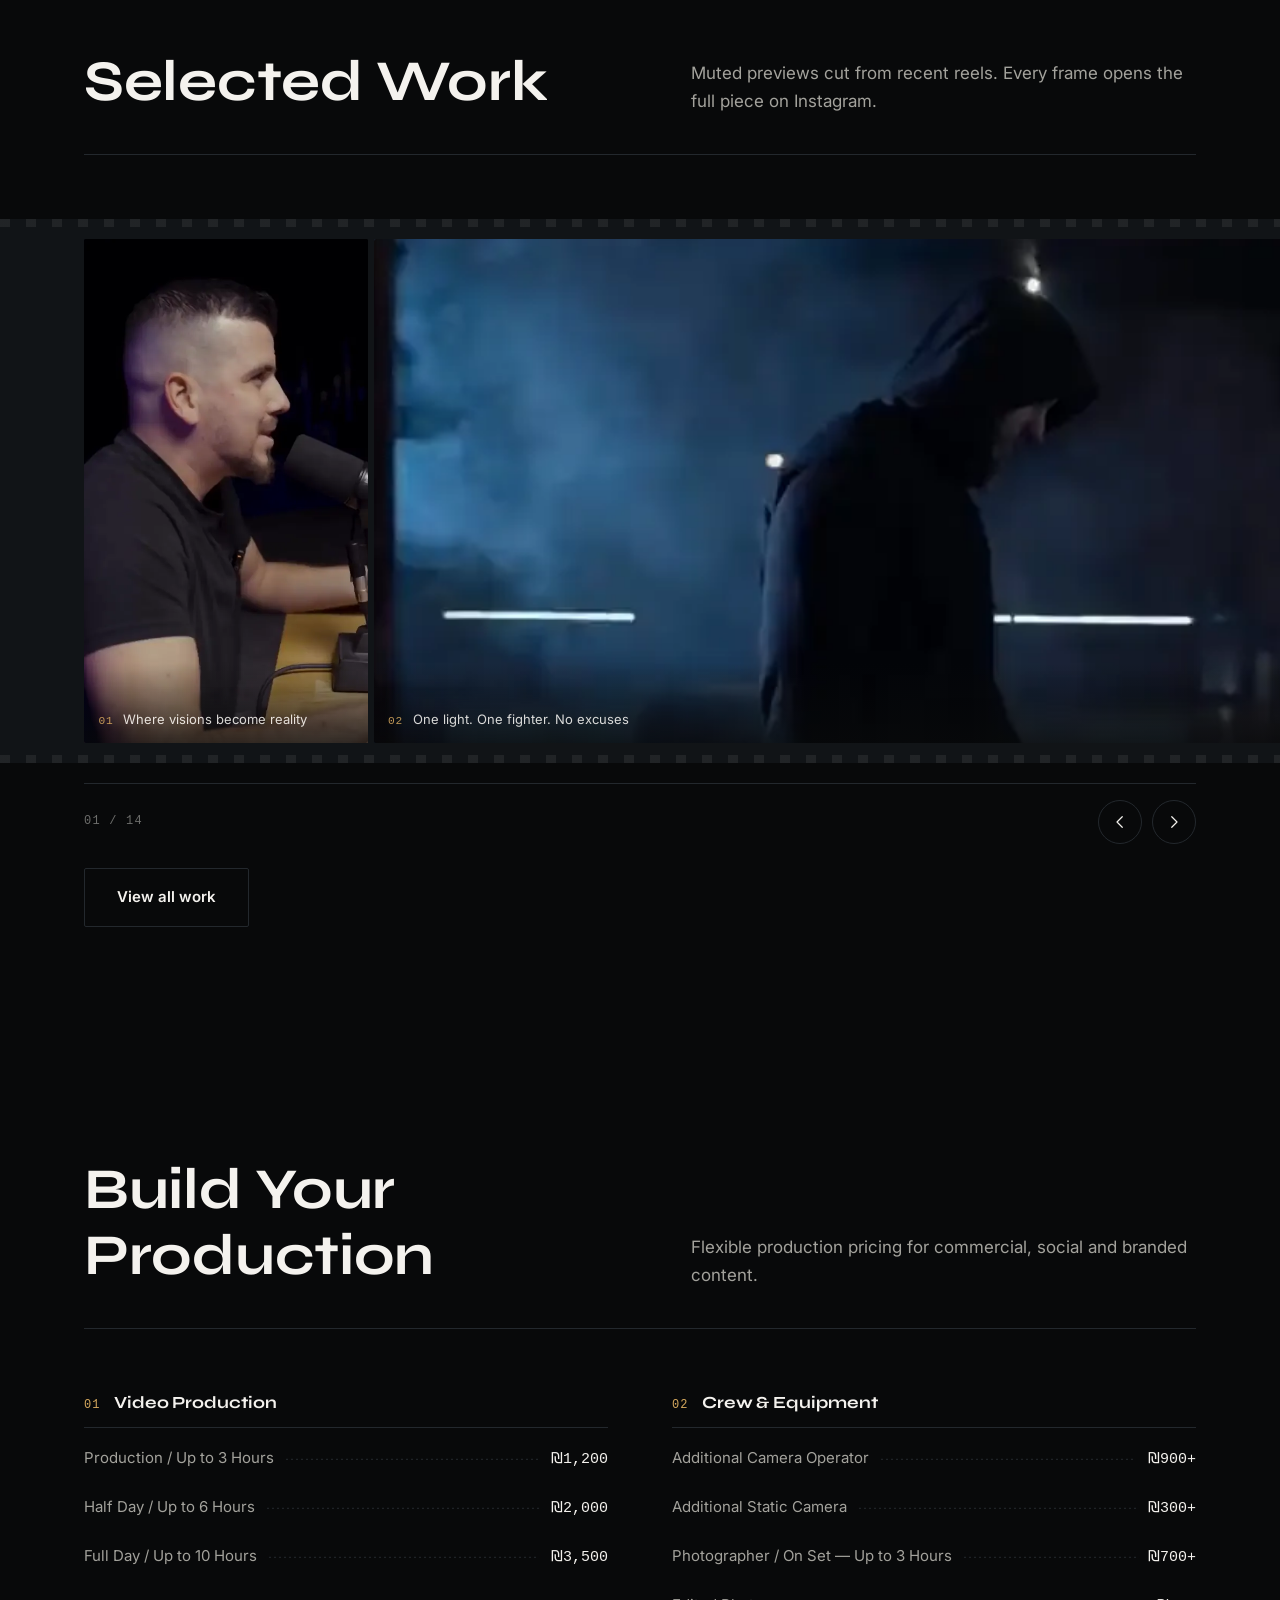
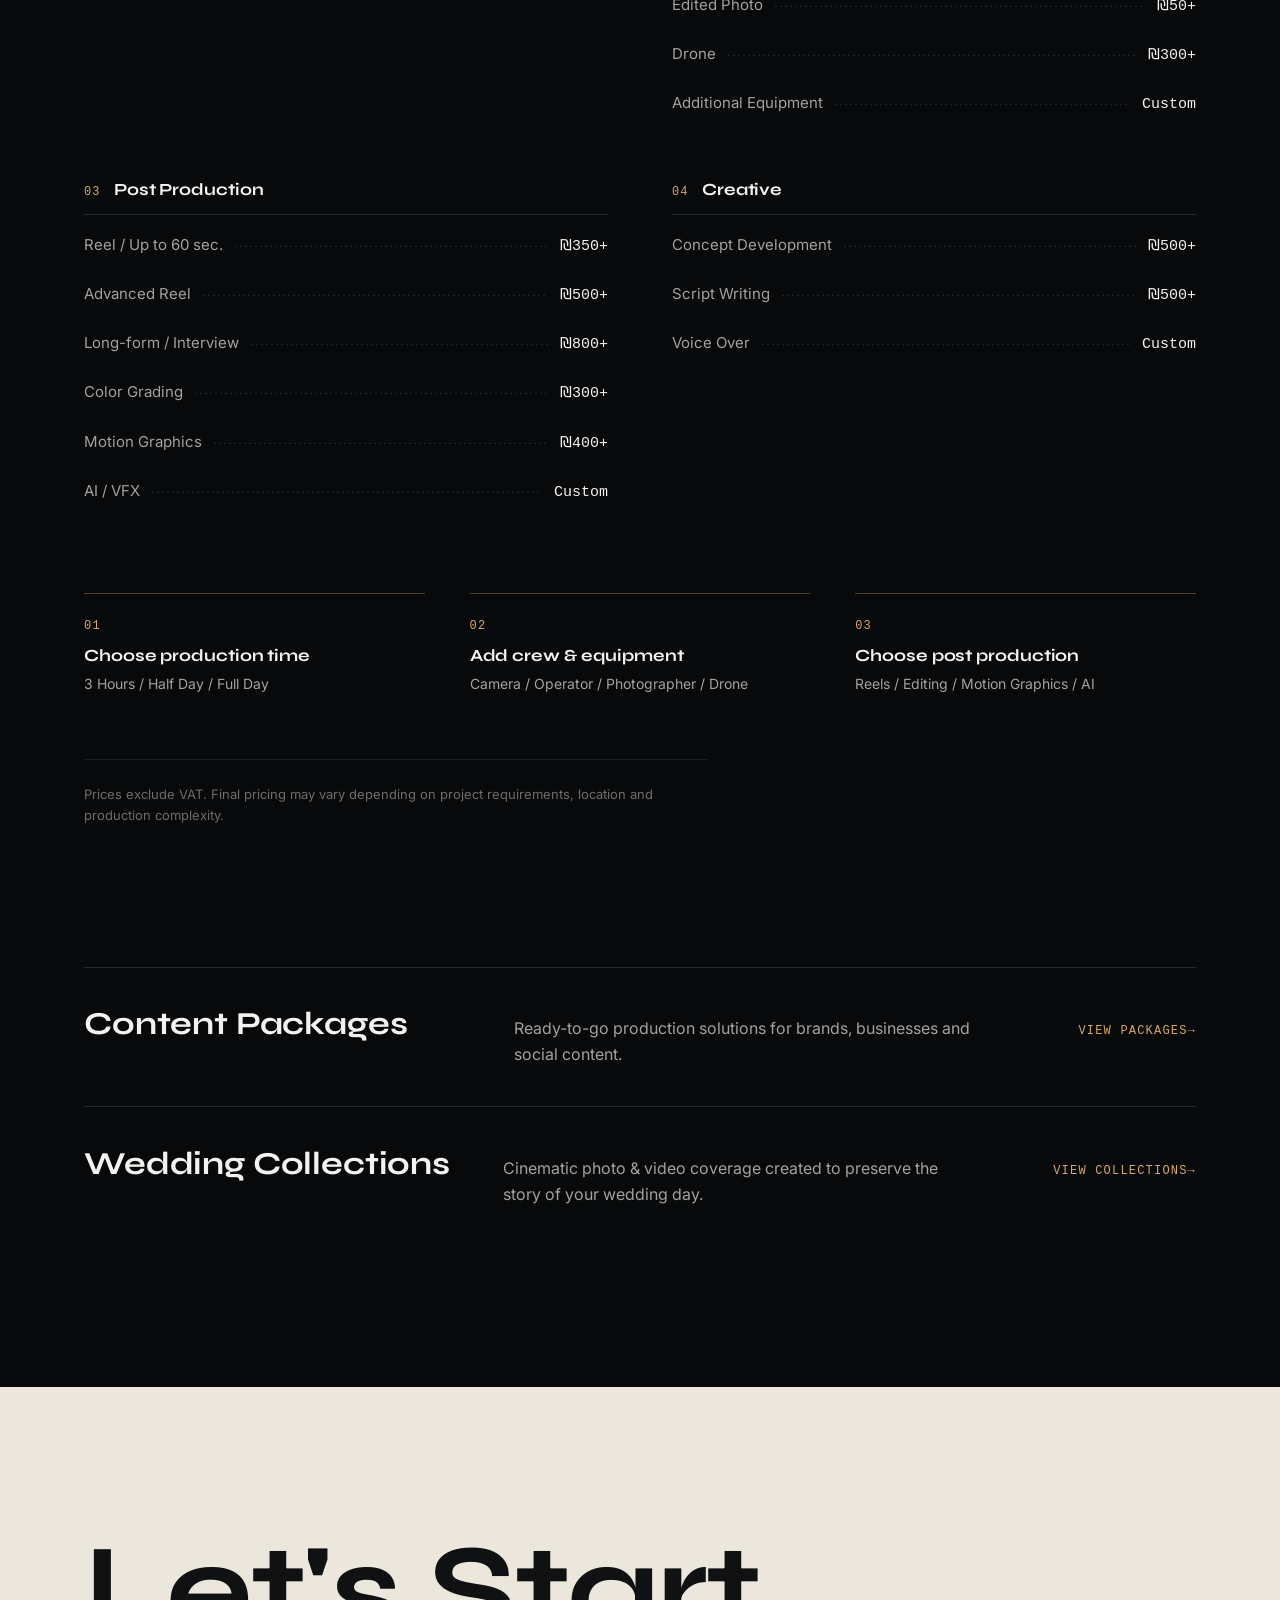
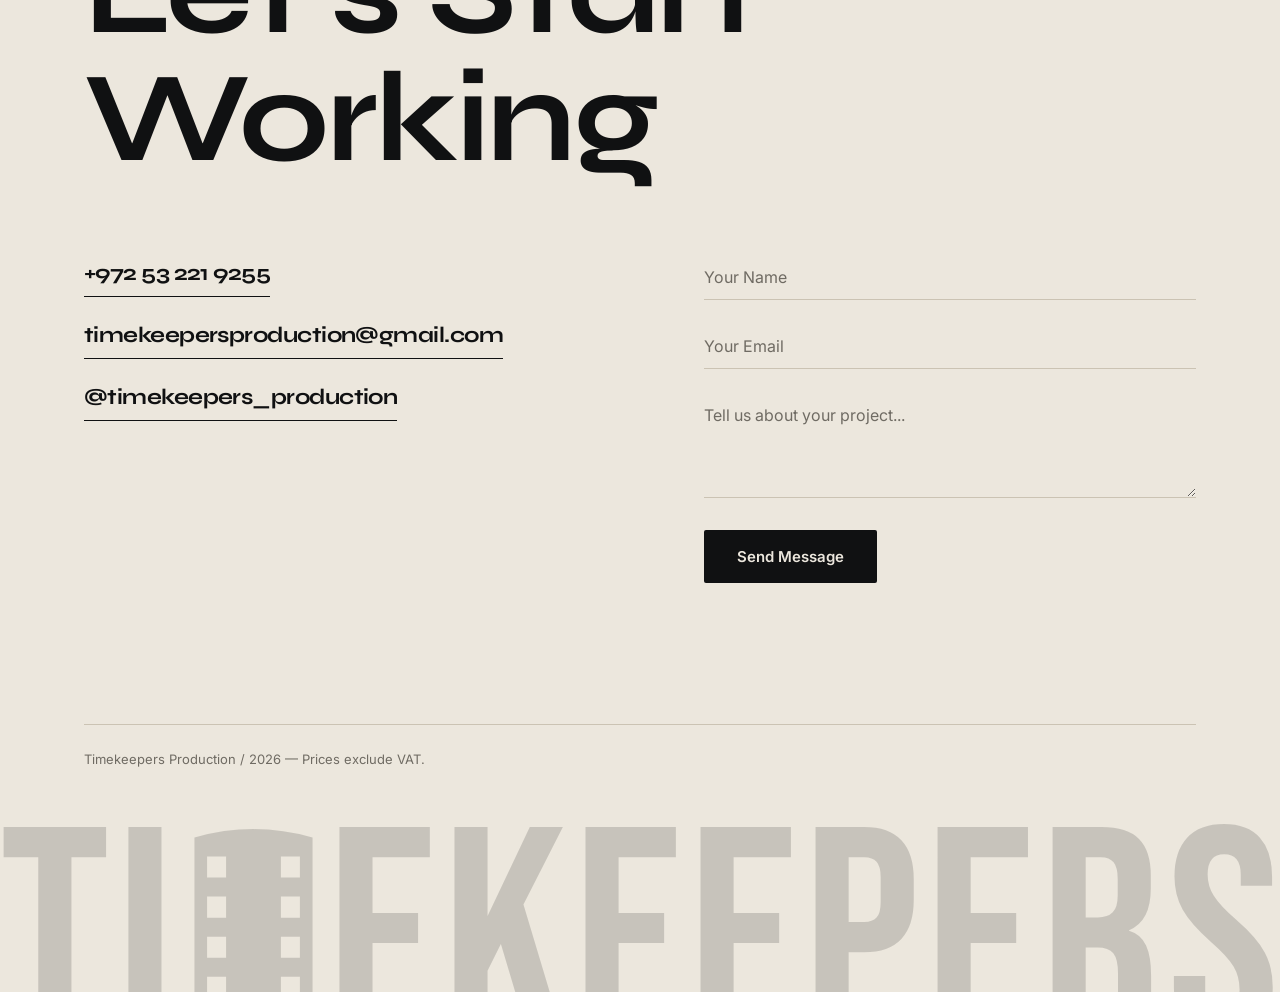
==== commit 4ced2e16: "Host work previews locally instead of streaming from Google Drive Drive refuses cross-site <video> r" ====
--- a/index.html
+++ b/index.html
@@ -57,13 +57,9 @@
 
 <!-- ══════════ THE OPENING ══════════ -->
 <header class="hero" id="about" data-reveal>
-    <div class="hero-film" aria-hidden="true" style="--blur:url('[data-uri]')">
-        <!-- Hero loop from Google Drive (one file for every viewport). site.js rewrites the /view
-             link to a download URL, but Drive refuses cross-site video streaming, so the poster shows
-             until these point at files in assets/hero/ again (see README, "Filling the Works page"). -->
+    <div class="hero-film" aria-hidden="true" style="--blur:url('[data-uri]')">
         <video class="hero-video" id="heroVideo" muted playsinline loop preload="none" poster="assets/hero/poster.webp" width="1276" height="720"
-               data-src-lg="https://drive.google.com/file/d/1wfvxnKaLFsf-i4CvZKGUDXIL4bMAy13u/view?usp=drivesdk"
-               data-src-sm="https://drive.google.com/file/d/1wfvxnKaLFsf-i4CvZKGUDXIL4bMAy13u/view?usp=drivesdk" tabindex="-1"></video>
+               data-src-lg="assets/hero/loop-1280.mp4" data-src-sm="assets/hero/loop-640.mp4" tabindex="-1"></video>
     </div>
     <div class="hero-light" aria-hidden="true"></div>
     <div class="hero-vignette" aria-hidden="true"></div>
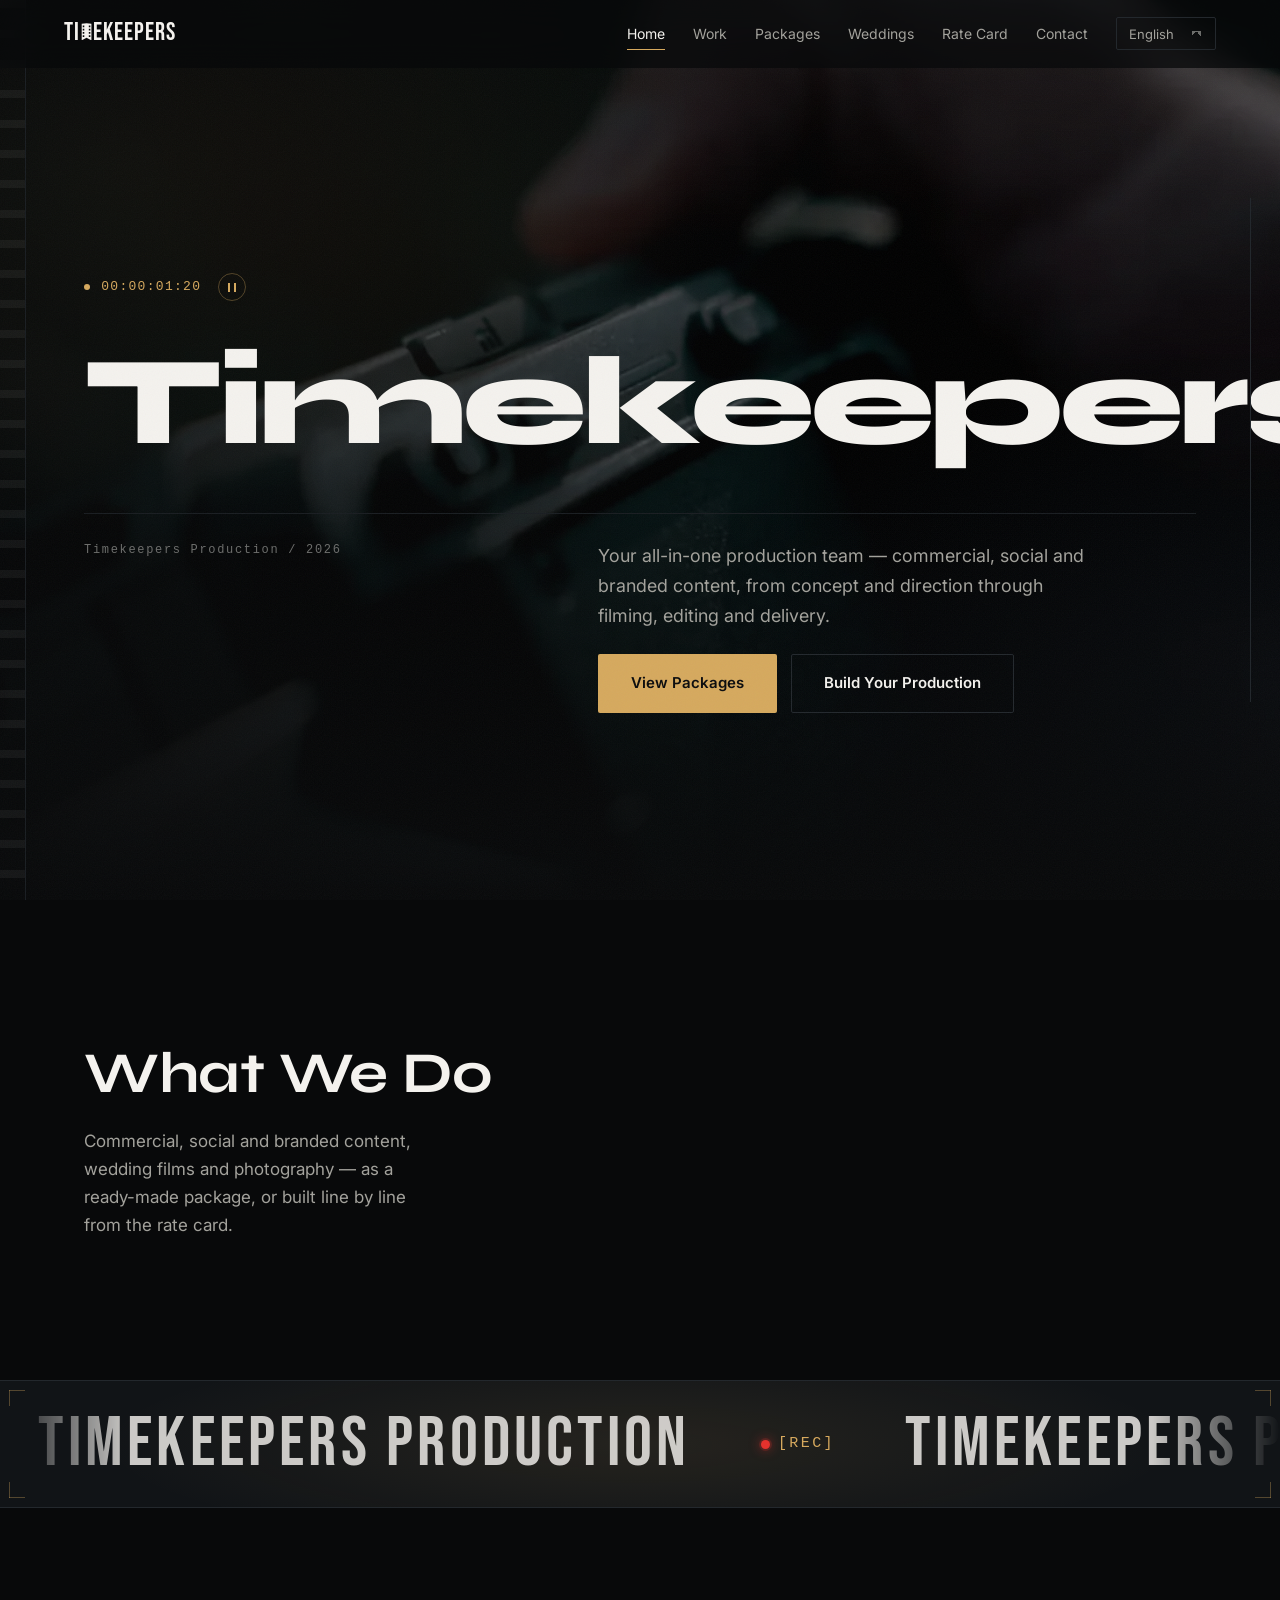
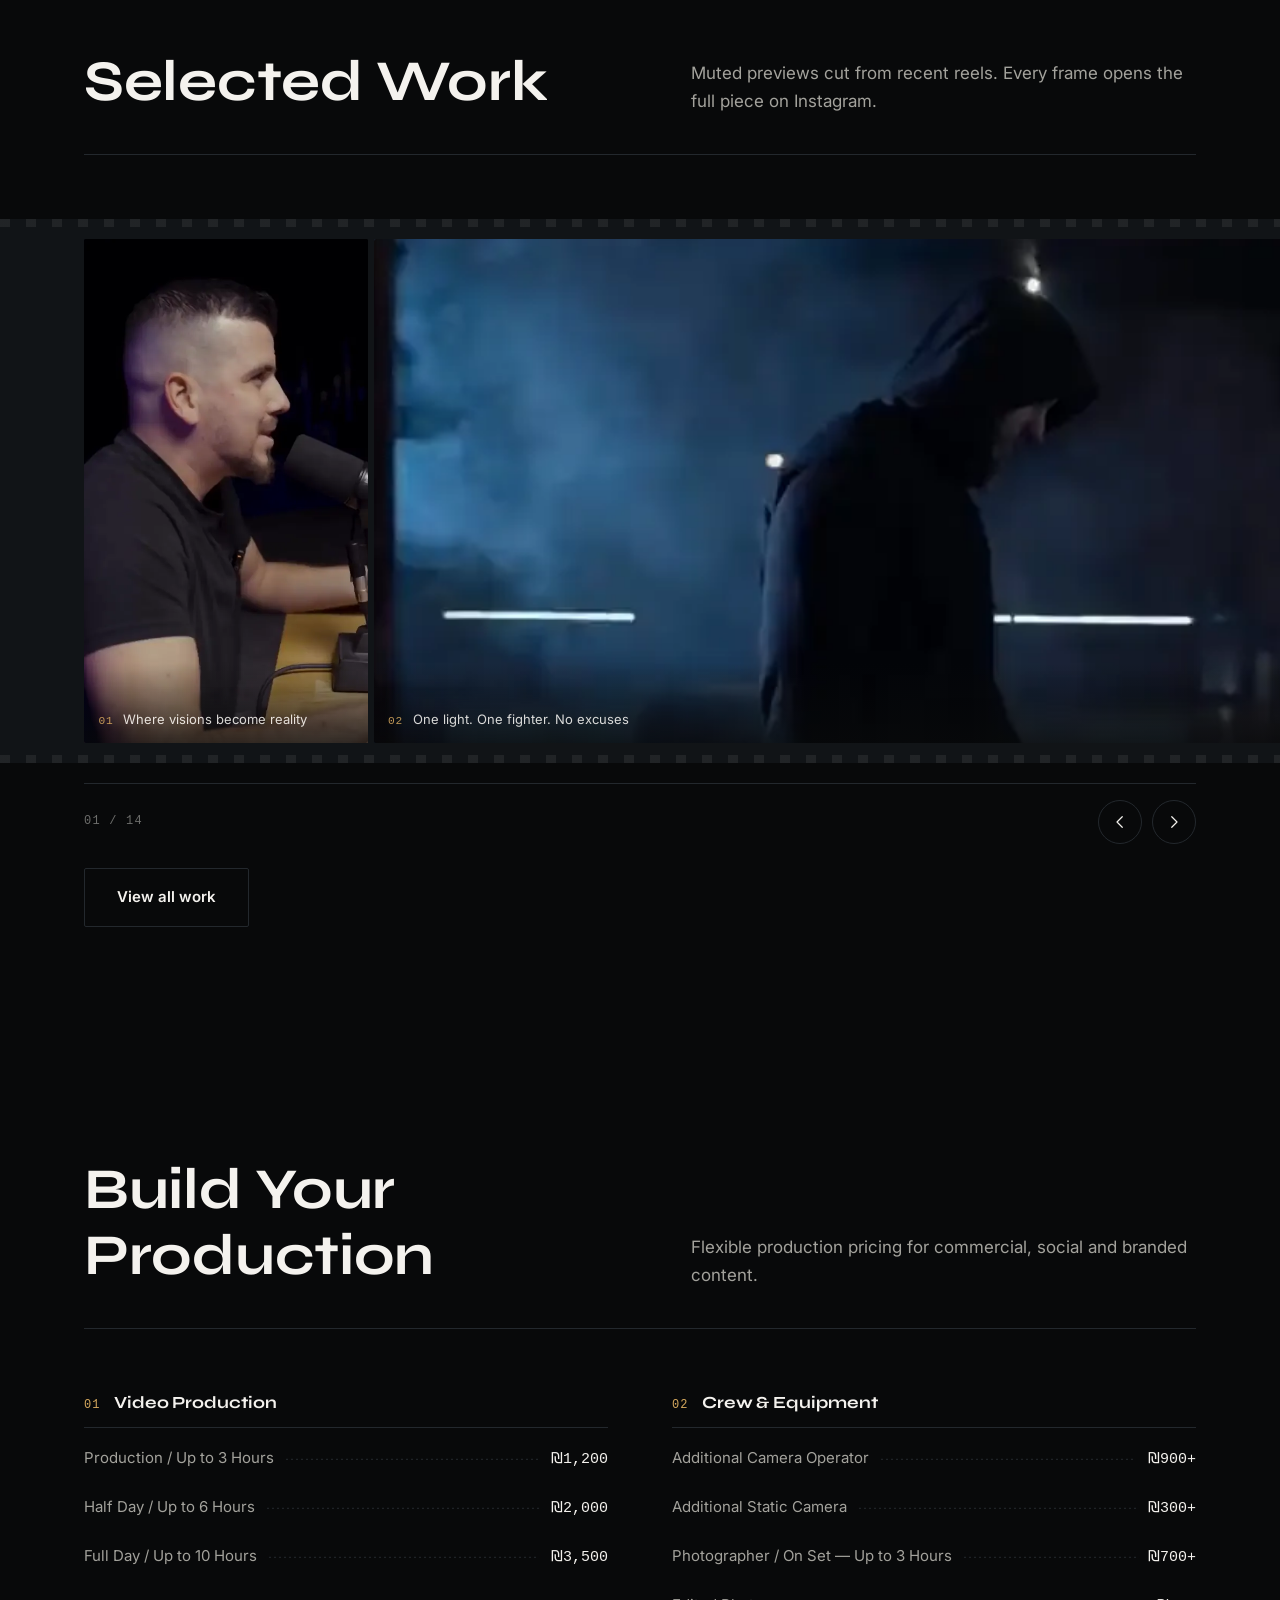
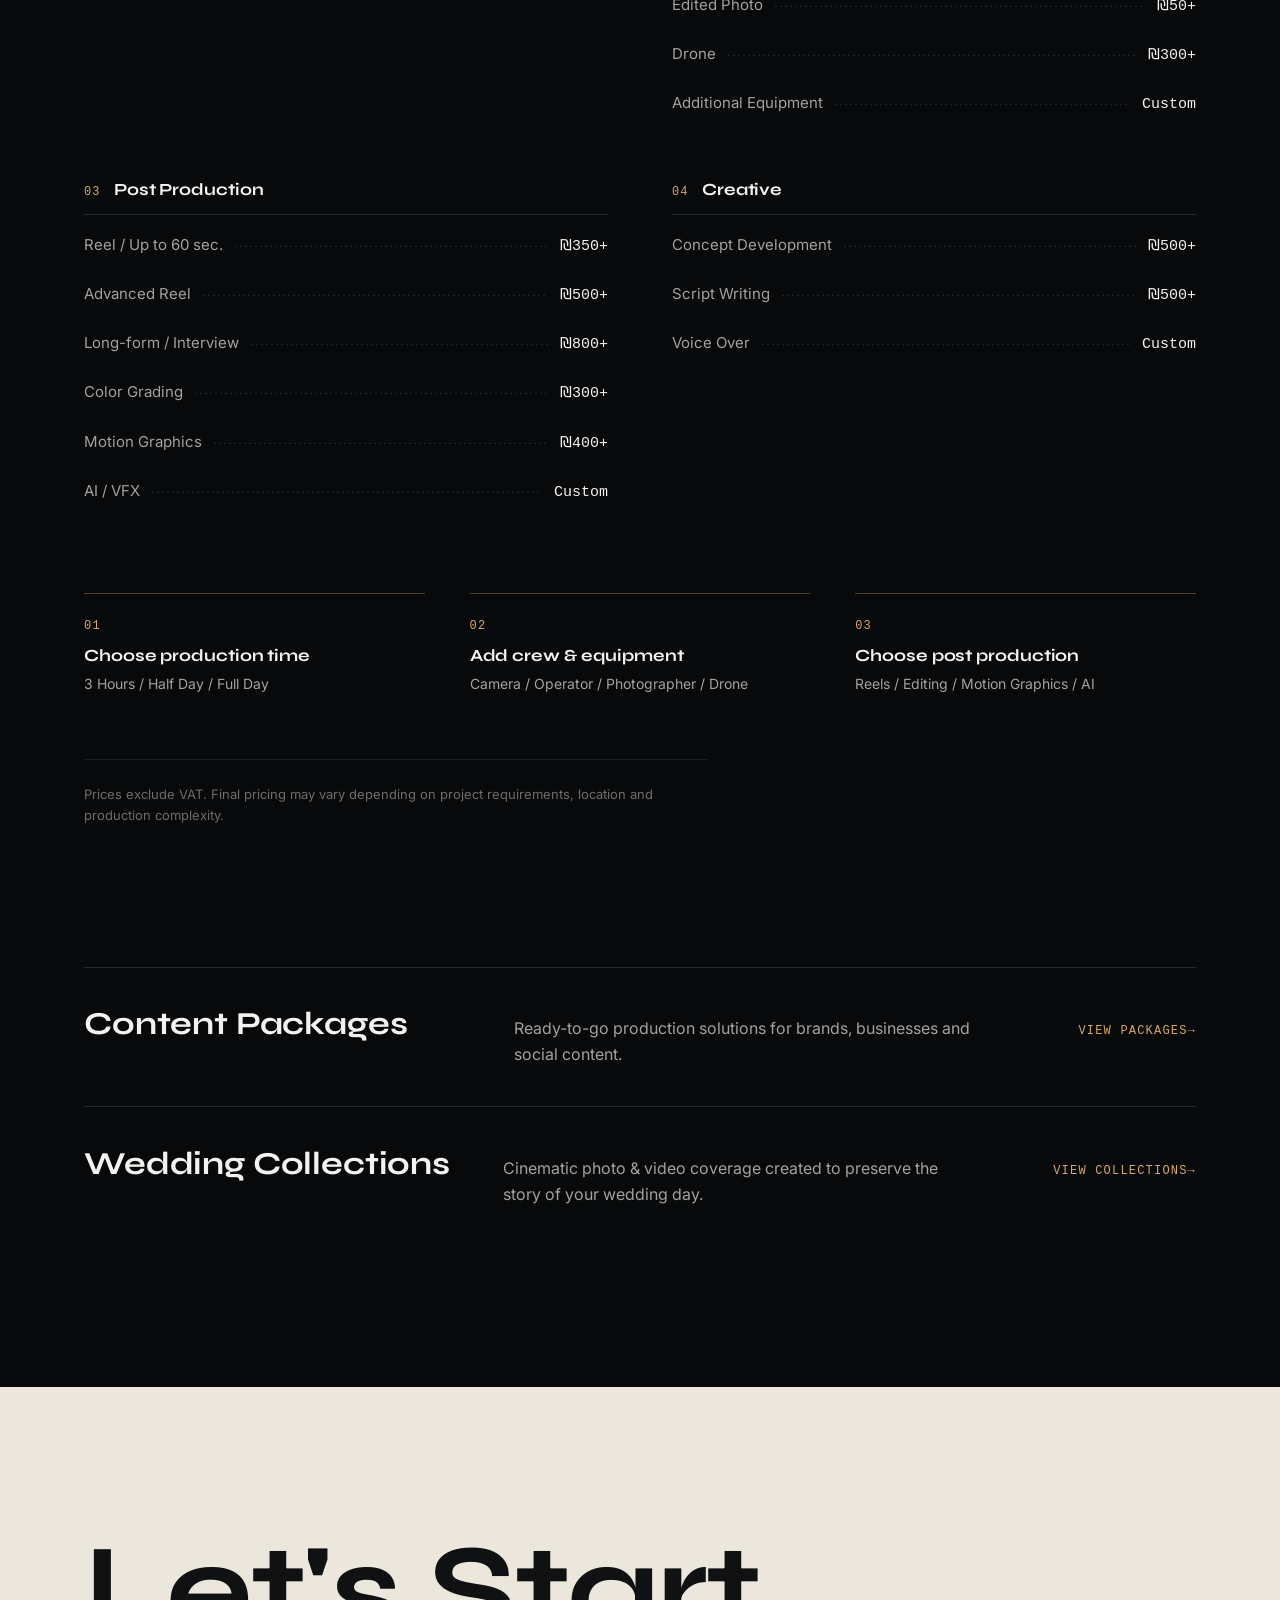
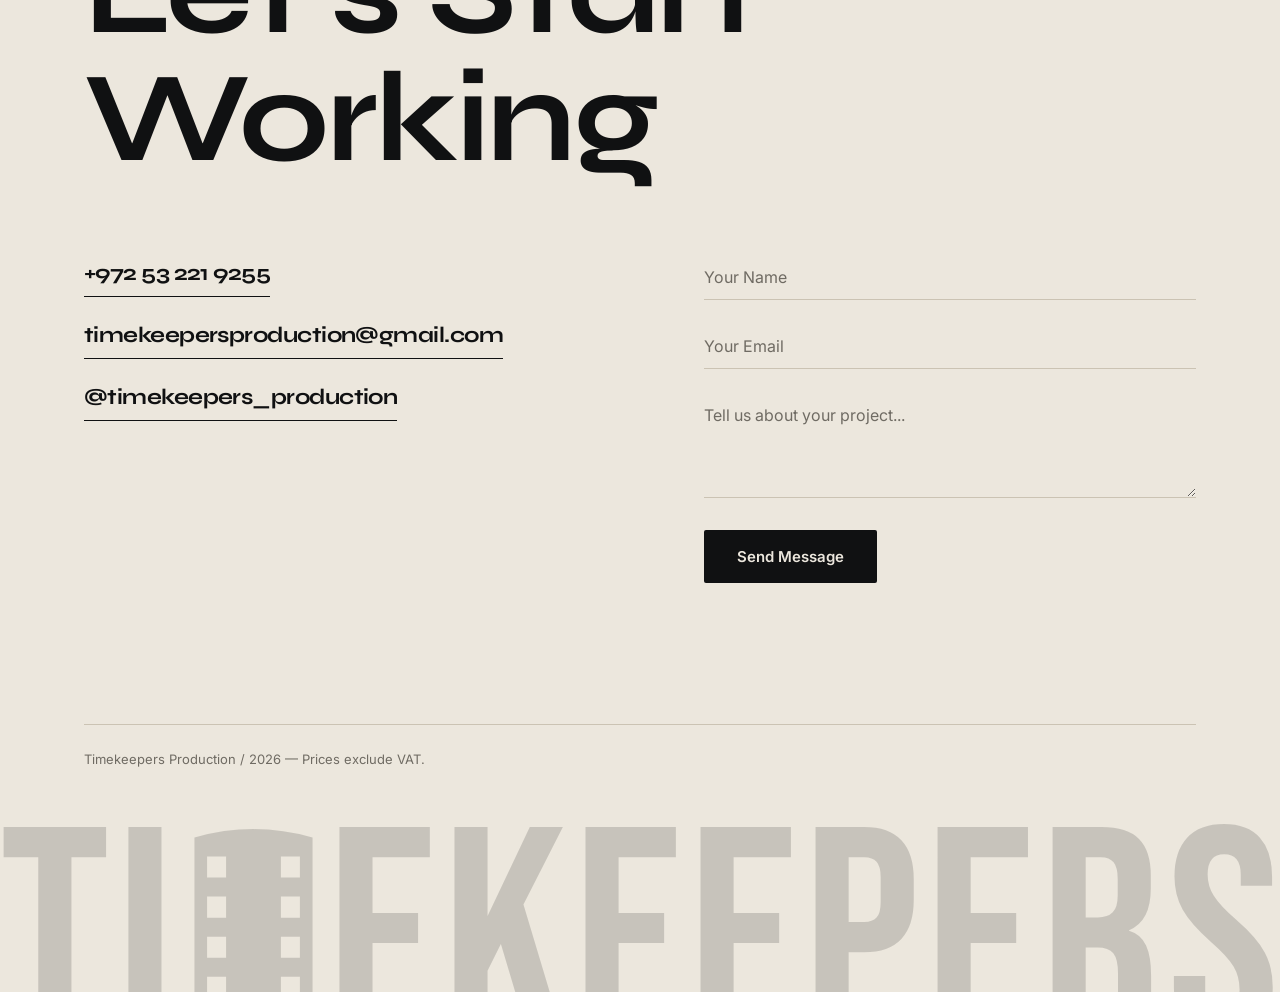
==== commit 0d46b129: "fixed videos" ====
--- a/index.html
+++ b/index.html
@@ -57,7 +57,7 @@
 
 <!-- ══════════ THE OPENING ══════════ -->
 <header class="hero" id="about" data-reveal>
-    <div class="hero-film" aria-hidden="true" style="--blur:url('[data-uri]')">
+    <div class="hero-film" aria-hidden="true" style="--blur:url('[data-uri]')">
         <video class="hero-video" id="heroVideo" muted playsinline loop preload="none" poster="assets/hero/poster.webp" width="1276" height="720"
                data-src-lg="assets/hero/loop-1280.mp4" data-src-sm="assets/hero/loop-640.mp4" tabindex="-1"></video>
     </div>
--- a/assets/css/site.css
+++ b/assets/css/site.css
@@ -701,6 +701,7 @@
 .strip-shell { position: relative; }
 .strip {
     --edge: max(var(--pad), calc((100% - var(--maxw)) / 2 + var(--pad)));
+    --frame-h: clamp(300px, 56vh, 560px);
     display: flex; gap: 6px; align-items: stretch;
     overflow-x: auto; overflow-y: hidden; overscroll-behavior-x: contain;
     scroll-snap-type: x proximity; scroll-padding-inline: var(--edge);
@@ -715,7 +716,7 @@
 .strip:focus-visible { outline-offset: -3px; }
 .frame {
     position: relative; flex: none; isolation: isolate;
-    height: clamp(300px, 56vh, 560px); aspect-ratio: var(--ar);
+    height: var(--frame-h); aspect-ratio: var(--ar);
     scroll-snap-align: start; overflow: hidden; border-radius: 2px;
     background: var(--blur) center / cover no-repeat;
     color: var(--text); text-decoration: none;
@@ -831,8 +832,8 @@
 
 /* ═══════════════════════════════════════════════════════════
    WORKS — a category filter that reads like a viewfinder, then
-   one grid per category. Slots hold 9:16 reels or 16:9 films and
-   draw themselves as empty frames until media is dropped in.
+   one film strip per category, built exactly like the home
+   page's Selected Work run (.strip / .frame, above).
    ═══════════════════════════════════════════════════════════ */
 .band--works { padding-bottom: clamp(3.5rem, 7vw, 6rem); }
 .band--works > .wrap > .head { margin-bottom: 0; border-bottom: 0; }
@@ -872,35 +873,27 @@
     border-bottom: 1px solid var(--line);
 }
 .cat-num { font-family: var(--font-mono); font-size: 0.75rem; font-weight: 400; letter-spacing: 0.08em; color: var(--gold); direction: ltr; }
-
-.slots {
-    display: grid; gap: 6px;
-    grid-template-columns: repeat(auto-fill, minmax(min(100%, 170px), 1fr));
-    grid-auto-flow: dense;
-}
-/* A category with four reels and no film: exactly four columns, so the
-   auto-fill grid never leaves a stray empty column beside them. The phone
-   rule further down brings this back to two columns, i.e. a 2 x 2 block. */
-.slots--4 { grid-template-columns: repeat(4, minmax(0, 1fr)); }
-.slot { position: relative; isolation: isolate; color: var(--text); text-decoration: none; }
-.slot--v .slot-media { aspect-ratio: 9 / 16; }
-/* Three columns of 16:9 stand almost exactly as tall as one column of 9:16,
-   so films and reels share a row without a gap under the film. */
-.slot--c { grid-column: span 3; }
-.slot--c .slot-media { aspect-ratio: 16 / 9; }
-.slot-media {
-    position: relative; overflow: hidden; border-radius: 2px; background: var(--surface);
-    border: 1px solid var(--line-soft);
-}
-.slot-media img, .slot-media video { position: absolute; inset: 0; width: 100%; height: 100%; object-fit: cover; display: block; }
-.slot-media img { transform: scale(1.02); transition: transform 1.4s var(--e-out); }
-.slot:hover img, .slot:focus-visible img { transform: scale(1.07); }
-.slot-media video { opacity: 0; transition: opacity 0.6s var(--e-out); }
-.slot.playing video { opacity: 1; }
-
-/* Empty frame: viewfinder corner brackets and a readout. Both vanish
-   the moment the slot gets its data-video. */
-.slot-media::before {
+/* On the Works page a frame grows under the pointer (or keyboard focus) so the
+   piece can actually be watched. --grow is the factor; the strip pads itself
+   by exactly the extra height so the enlarged frame is never clipped, and the
+   first / last frame grow away from the strip's edge rather than off it. */
+.cat .strip { --grow: 1.2; padding-block: calc(20px + var(--frame-h) * (var(--grow) - 1) / 2); }
+.cat .frame { cursor: default; transition: transform 0.45s var(--e-out); }
+.cat .frame:focus-visible { outline: 2px solid var(--gold); outline-offset: -2px; }
+.cat .frame:hover, .cat .frame:focus-visible { transform: scale(var(--grow)); z-index: 2; }
+.cat .frame:first-child { transform-origin: 0 50%; }
+.cat .frame:last-child { transform-origin: 100% 50%; }
+[dir="rtl"] .cat .frame:first-child { transform-origin: 100% 50%; }
+[dir="rtl"] .cat .frame:last-child { transform-origin: 0 50%; }
+/* Touch screens have no hover, and a sticky :hover after a tap would leave one frame enlarged */
+@media (hover: none) {
+    .cat .strip { padding-block: 20px; }
+    .cat .frame:hover { transform: none; }
+}
+
+/* Empty frame: viewfinder corner brackets and a readout, until media is dropped in */
+.frame--empty { background: var(--surface); border: 1px solid var(--line-soft); }
+.frame--empty::before {
     content: ""; position: absolute; inset: 10px; pointer-events: none;
     background:
         linear-gradient(var(--gold-line), var(--gold-line)) left top / 14px 1px no-repeat,
@@ -912,18 +905,13 @@
         linear-gradient(var(--gold-line), var(--gold-line)) right bottom / 14px 1px no-repeat,
         linear-gradient(var(--gold-line), var(--gold-line)) right bottom / 1px 14px no-repeat;
 }
-.slot-empty {
+.frame-empty {
     position: absolute; inset: 0; display: flex; align-items: center; justify-content: center;
     font-family: var(--font-mono); font-size: 0.7rem; letter-spacing: 0.12em; color: var(--faint);
     text-transform: uppercase;
 }
-.slot[data-video] .slot-media::before, .slot[data-video] .slot-empty { display: none; }
-
-.slot-cap { display: flex; align-items: baseline; gap: 0.6rem; padding: 0.55rem 0.15rem 0; font-size: 0.8125rem; line-height: 1.35; color: var(--muted); }
-.slot-idx { font-family: var(--font-mono); font-size: 0.7rem; letter-spacing: 0.08em; color: var(--gold); direction: ltr; white-space: nowrap; }
 
 @media (max-width: 620px) {
-    .slots { grid-template-columns: repeat(2, minmax(0, 1fr)); }
-    .slot--c { grid-column: 1 / -1; }
     .filter-label { display: none; }
 }
+}
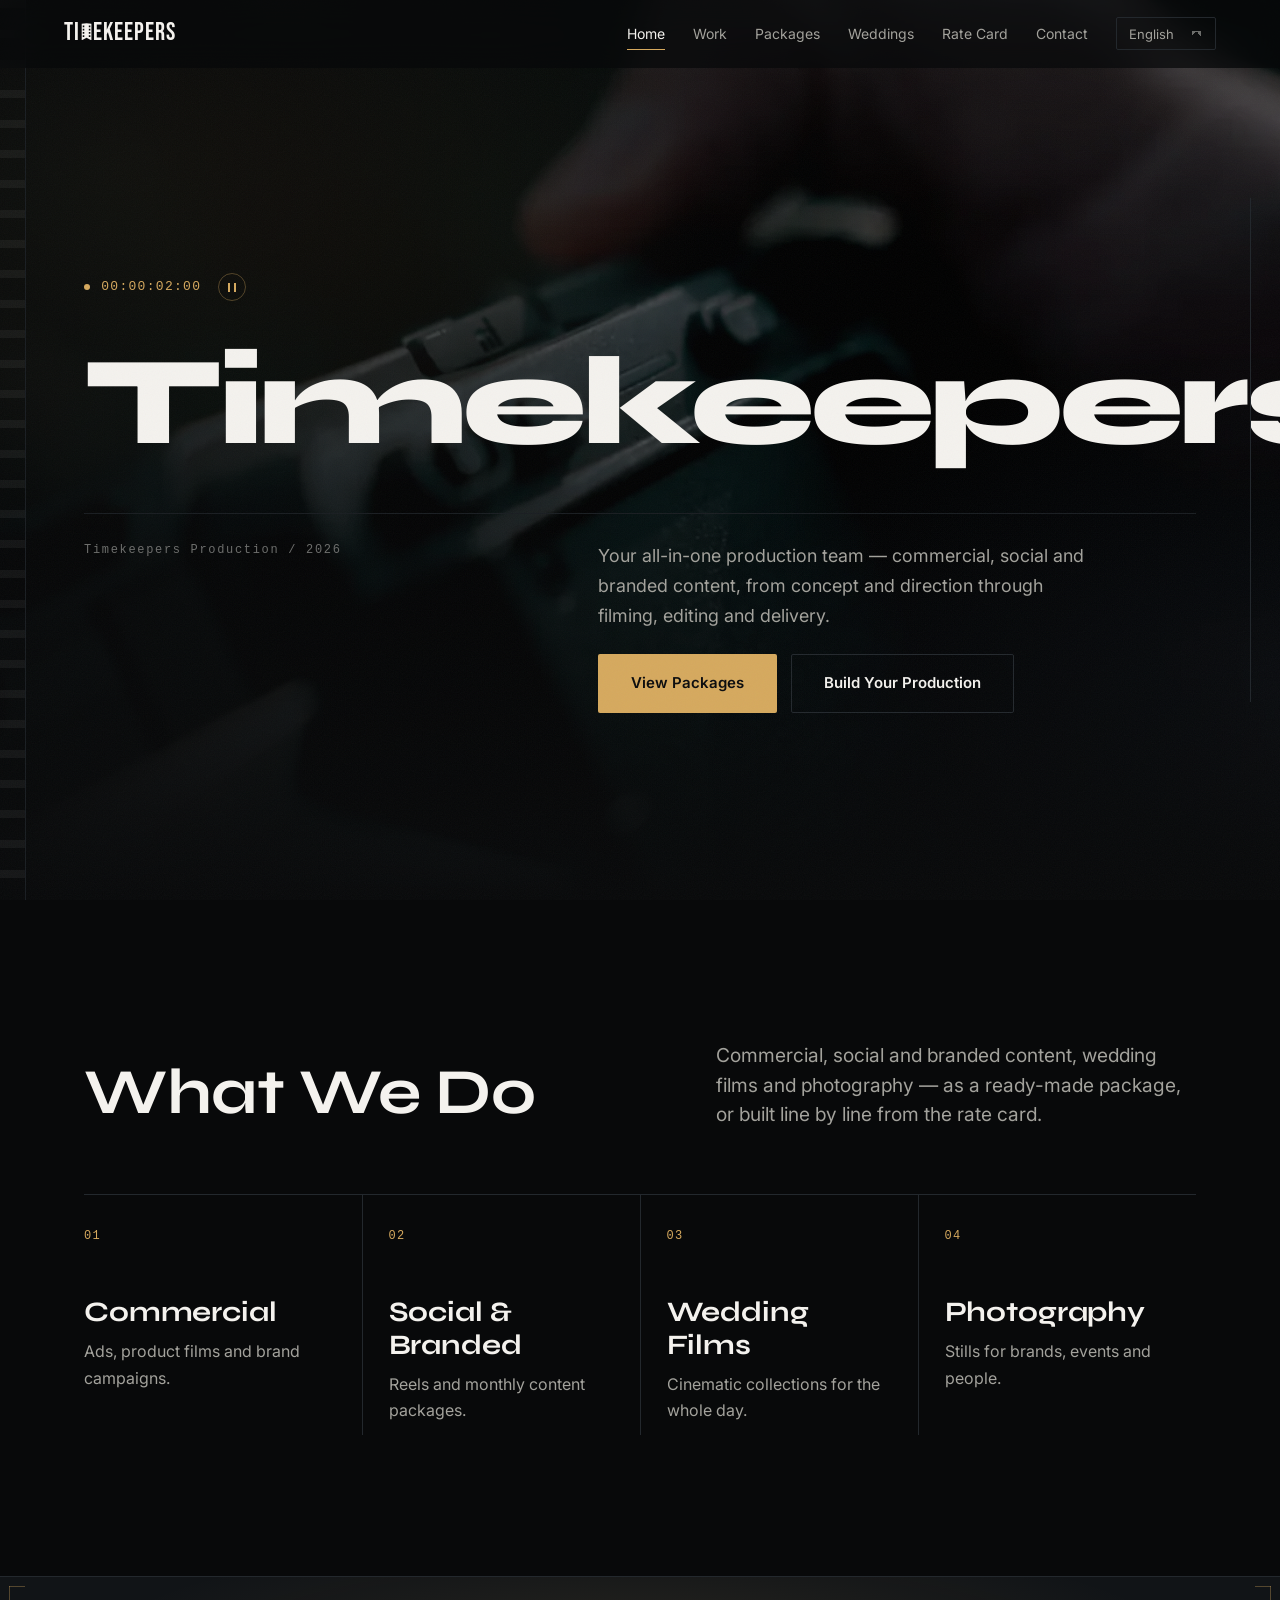
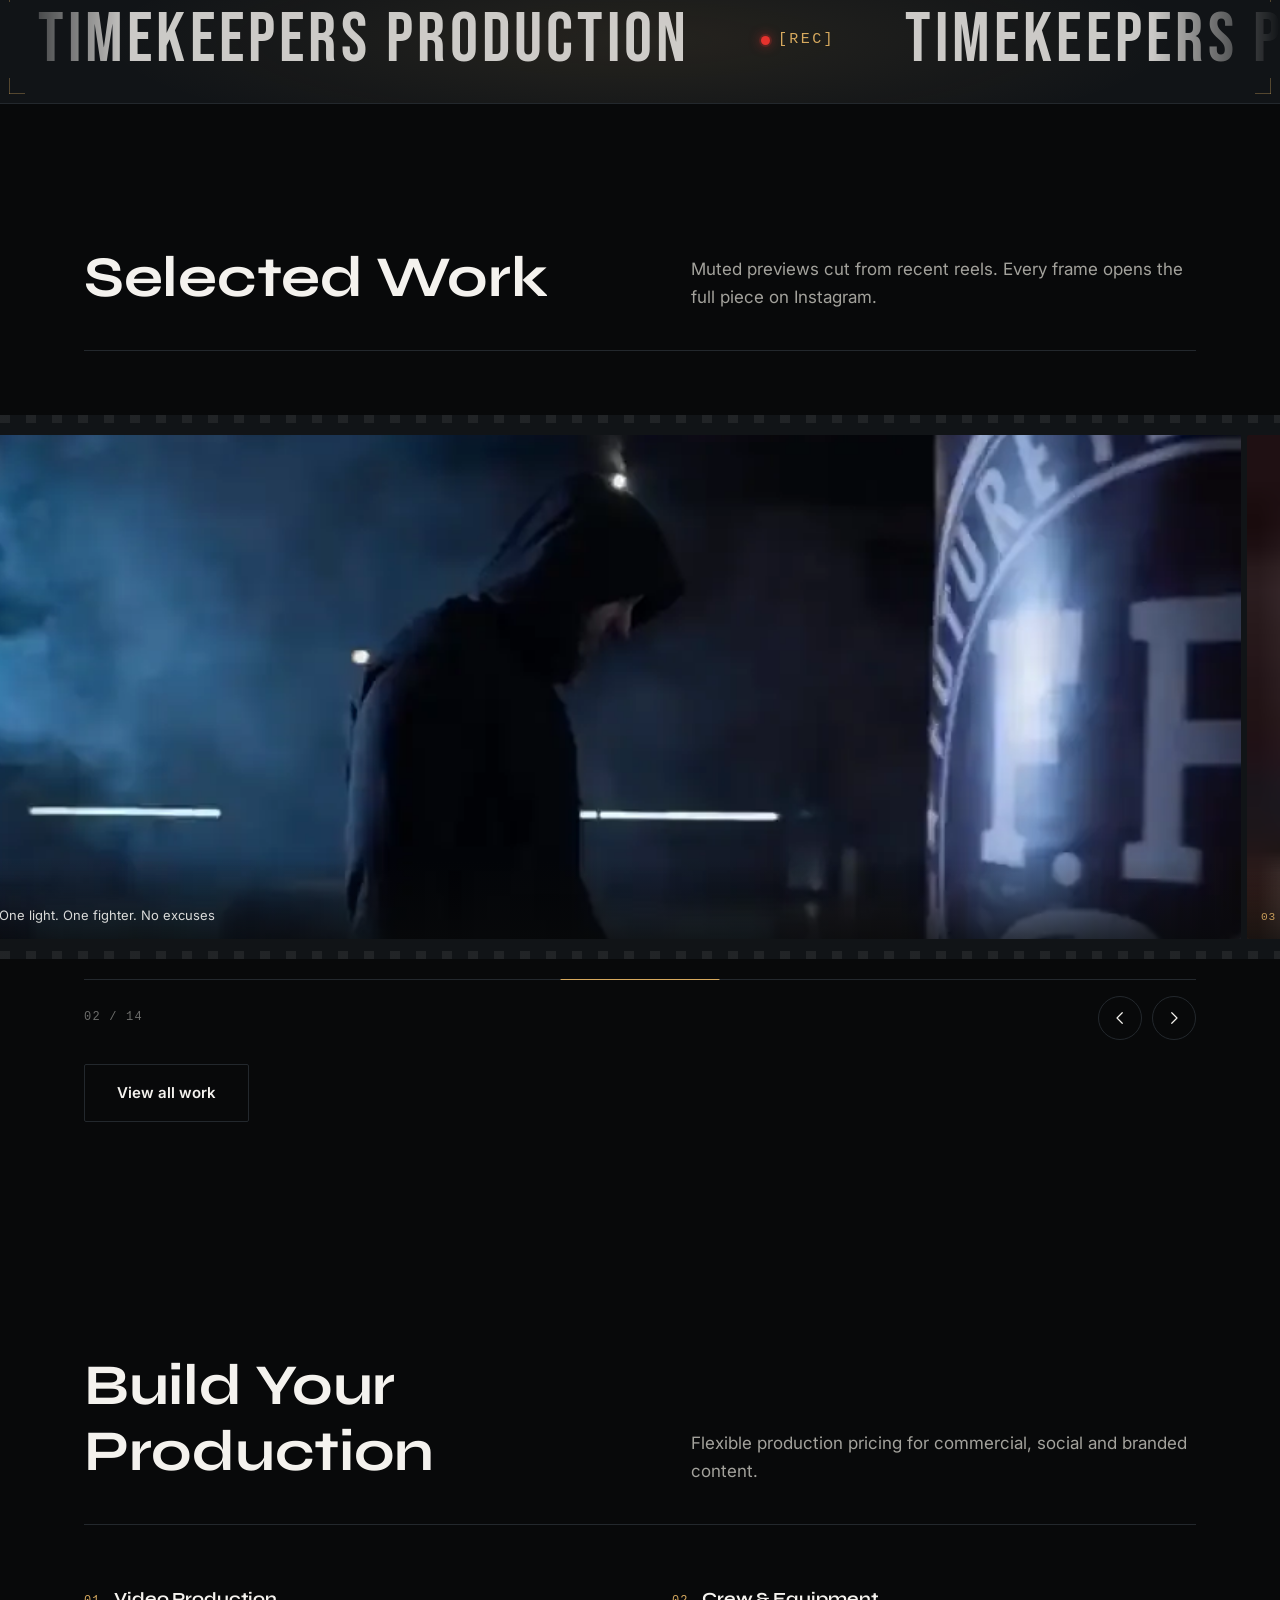
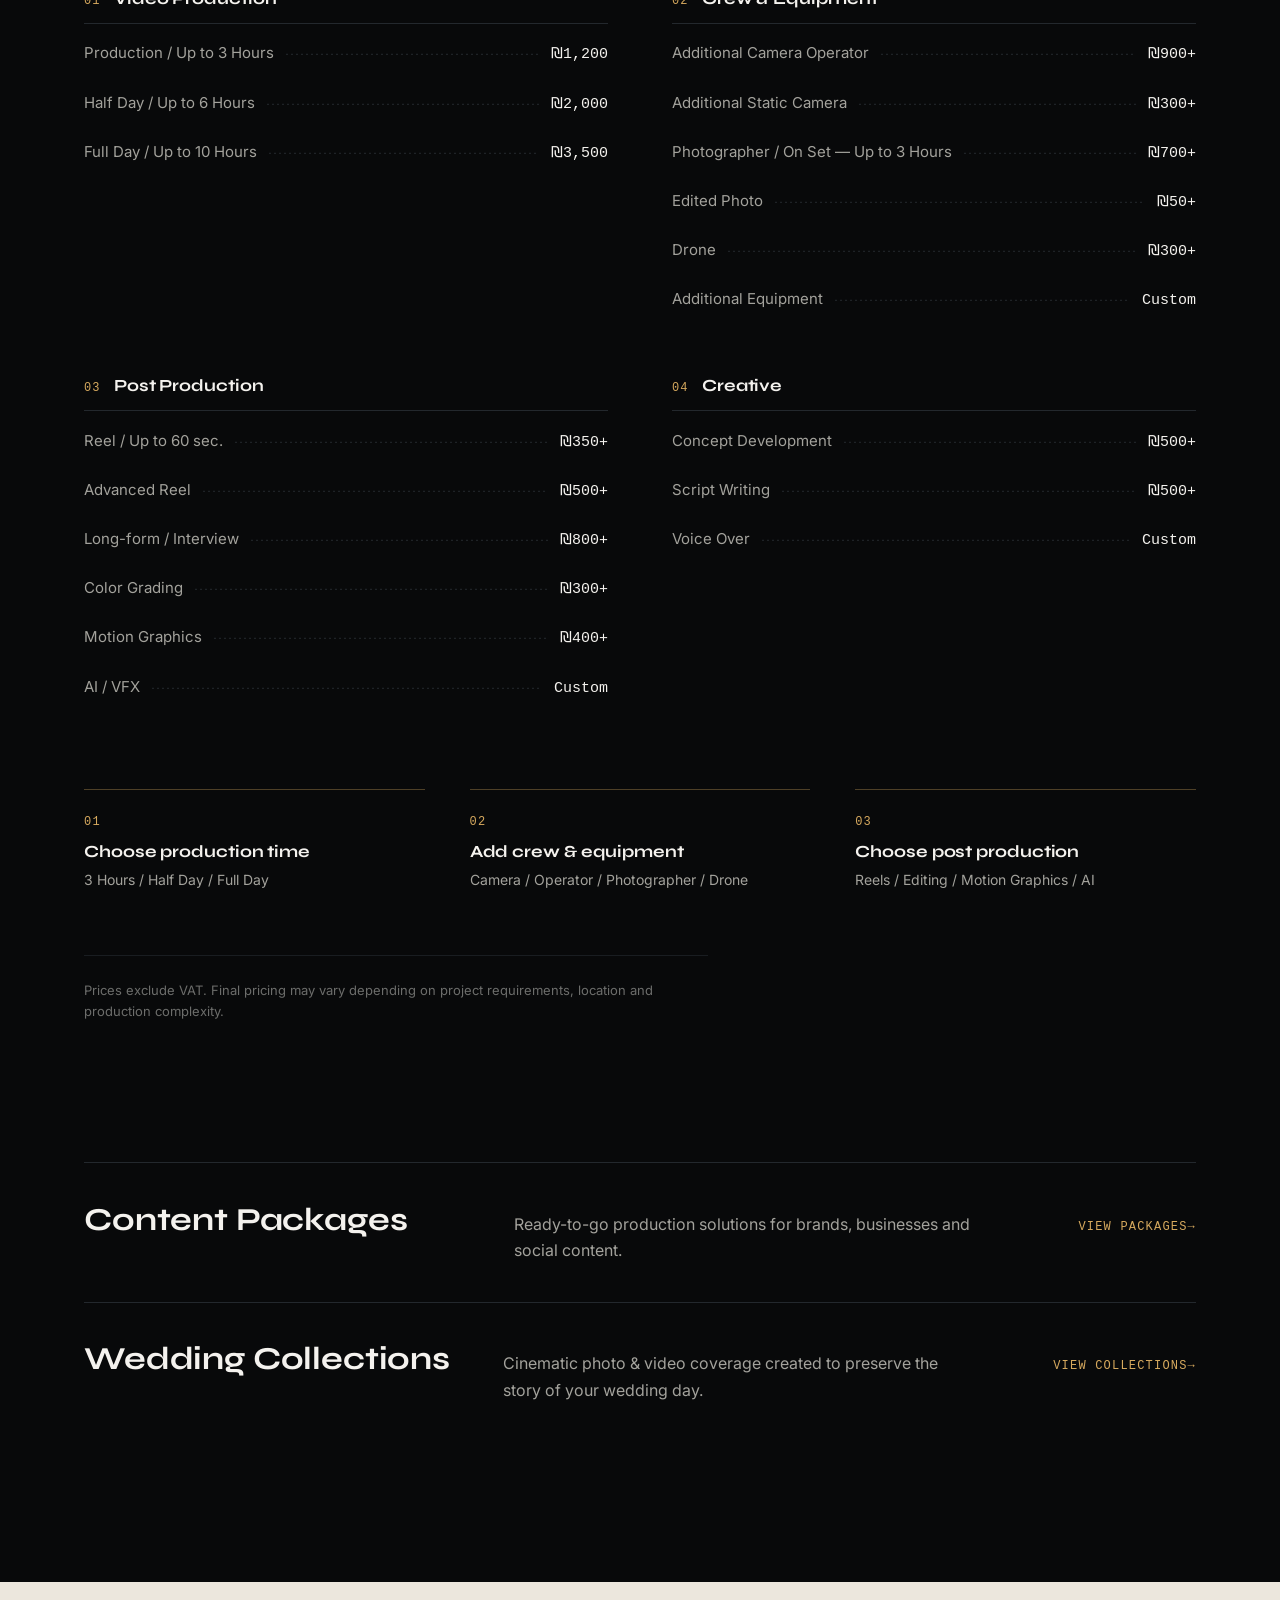
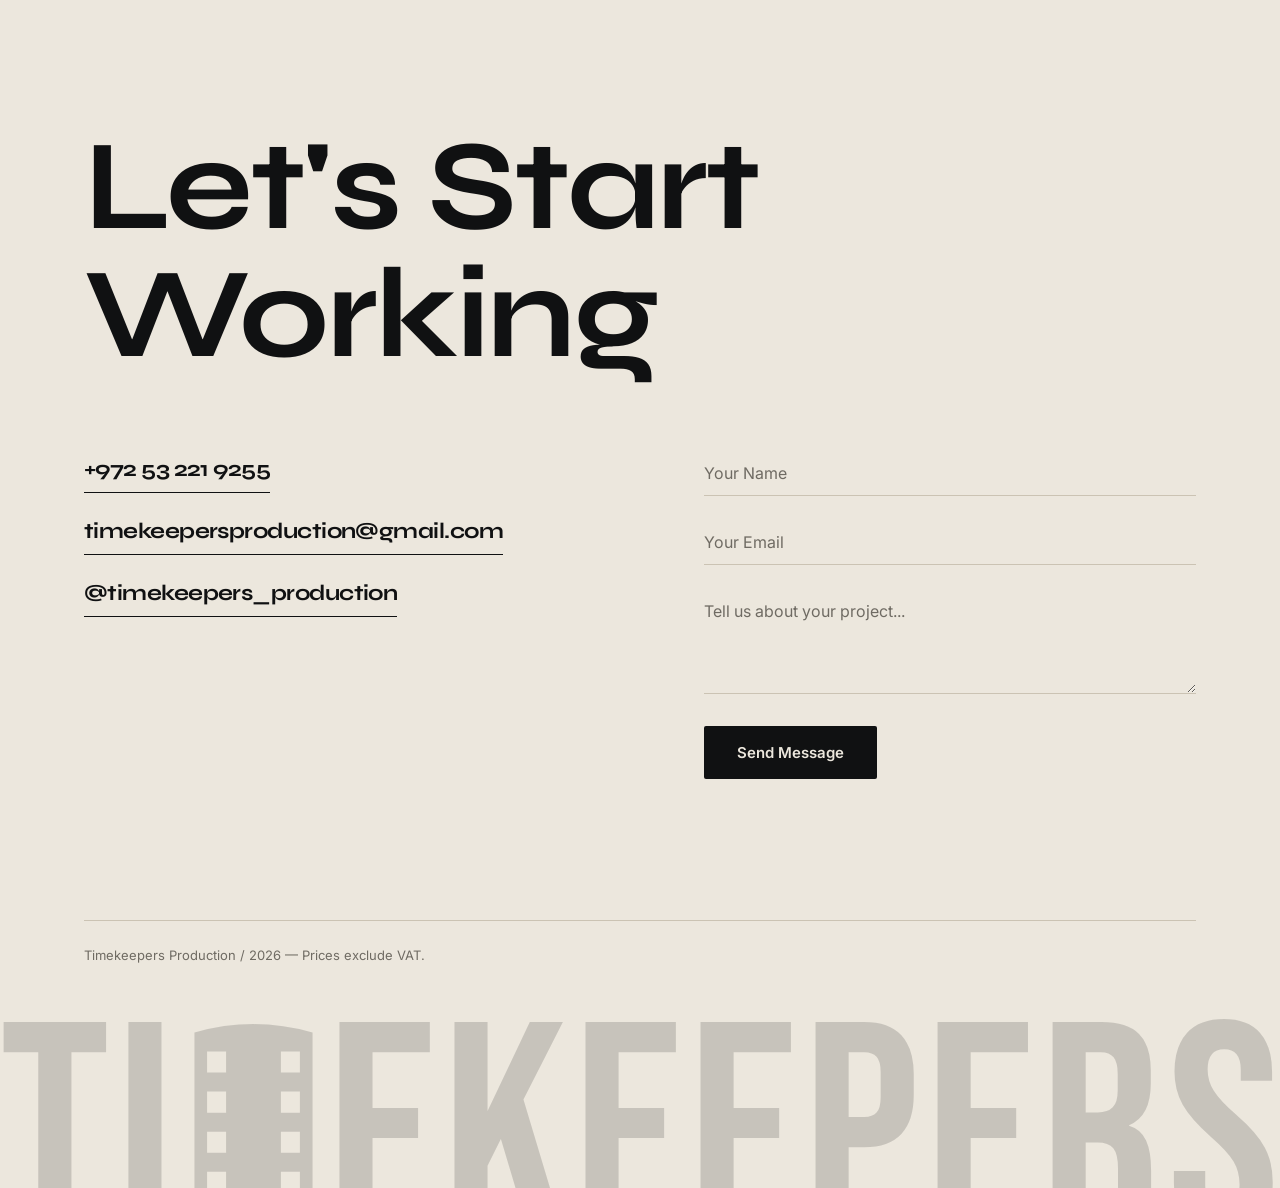
==== commit 97b43666: "Spread What We Do, fit works strips, add category bar arrows - What We Do: title and statement side " ====
--- a/index.html
+++ b/index.html
@@ -93,14 +93,46 @@
 <!-- ══════════ WHAT WE DO ══════════ -->
 <section class="band" id="services">
     <div class="wrap">
-        <div class="capabilities" data-reveal>
-            <div class="head-sticky">
+        <!-- What We Do: title and statement side by side, then the four lines of work
+             spread across the full width (stacked on phones). -->
+        <div class="wwd" data-reveal>
+            <div class="wwd-head">
                 <h2 class="lang" data-split data-en="What We Do" data-he="מה אנחנו עושים" data-ru="Что мы делаем">What We Do</h2>
-                <p class="lede fade lang" style="--i:1;--lag:120ms"
+                <p class="wwd-lede fade lang" style="--i:1;--lag:120ms"
                    data-en="Commercial, social and branded content, wedding films and photography — as a ready-made package, or built line by line from the rate card."
                    data-he="תוכן מסחרי, שיווקי ולרשתות החברתיות, סרטי חתונה וצילום — כחבילה מוכנה, או בהרכבה שורה אחר שורה מהמחירון."
                    data-ru="Коммерческий, социальный и брендовый контент, свадебные фильмы и фотография — готовым пакетом или по позициям из прайса.">Commercial, social and branded content, wedding films and photography — as a ready-made package, or built line by line from the rate card.</p>
             </div>
+            <ol class="wwd-list">
+            <li class="fade" style="--i:2">
+                <a class="wwd-item" href="packages.html">
+                    <span class="wwd-num" aria-hidden="true">01</span>
+                    <h3 class="lang" data-en="Commercial" data-he="מסחרי" data-ru="Коммерция">Commercial</h3>
+                    <p class="lang" data-en="Ads, product films and brand campaigns." data-he="פרסומות, סרטוני מוצר וקמפיינים למותגים." data-ru="Реклама, продуктовые ролики и кампании брендов.">Ads, product films and brand campaigns.</p>
+                </a>
+            </li>
+            <li class="fade" style="--i:3">
+                <a class="wwd-item" href="packages.html">
+                    <span class="wwd-num" aria-hidden="true">02</span>
+                    <h3 class="lang" data-en="Social &amp; Branded" data-he="רשתות ומיתוג" data-ru="Соцсети и бренд">Social &amp; Branded</h3>
+                    <p class="lang" data-en="Reels and monthly content packages." data-he="רילס וחבילות תוכן חודשיות." data-ru="Reels и ежемесячные контент-пакеты.">Reels and monthly content packages.</p>
+                </a>
+            </li>
+            <li class="fade" style="--i:4">
+                <a class="wwd-item" href="weddings.html">
+                    <span class="wwd-num" aria-hidden="true">03</span>
+                    <h3 class="lang" data-en="Wedding Films" data-he="סרטי חתונה" data-ru="Свадебные фильмы">Wedding Films</h3>
+                    <p class="lang" data-en="Cinematic collections for the whole day." data-he="קולקציות קולנועיות לכל היום." data-ru="Кинематографичные коллекции на весь день.">Cinematic collections for the whole day.</p>
+                </a>
+            </li>
+            <li class="fade" style="--i:5">
+                <a class="wwd-item" href="index.html#ratecard">
+                    <span class="wwd-num" aria-hidden="true">04</span>
+                    <h3 class="lang" data-en="Photography" data-he="צילום" data-ru="Фотография">Photography</h3>
+                    <p class="lang" data-en="Stills for brands, events and people." data-he="סטילס למותגים, אירועים ואנשים." data-ru="Фото для брендов, событий и людей.">Stills for brands, events and people.</p>
+                </a>
+            </li>
+            </ol>
         </div>
     </div>
 </section>
--- a/assets/css/site.css
+++ b/assets/css/site.css
@@ -322,28 +322,57 @@
 .btn-line:hover, .btn-line:focus-visible { border-color: var(--gold-line); }
 
 /* ═══════════════════════════════════════════════════════════
-   WHAT WE DO — sticky title, quiet editorial list
-   ═══════════════════════════════════════════════════════════ */
-.capabilities { display: grid; gap: clamp(2.5rem, 5vw, 4rem); }
-
+   WHAT WE DO — title and statement side by side, then the four
+   lines of work spread across the page like a credits row
+   ═══════════════════════════════════════════════════════════ */
+.wwd-head { display: grid; gap: 1.25rem; }
+.wwd-head h2 { font-size: clamp(2rem, 5vw, 4.25rem); }
+.wwd-lede { color: var(--muted); font-size: clamp(1.0625rem, 1.5vw, 1.375rem); line-height: 1.55; max-width: 40ch; margin: 0; }
+
+.wwd-list {
+    list-style: none; margin: clamp(2.5rem, 5vw, 4.5rem) 0 0; padding: 0;
+    display: grid; grid-template-columns: minmax(0, 1fr);
+    border-top: 1px solid var(--line);
+}
+.wwd-item {
+    position: relative; display: grid; gap: 0.6rem; height: 100%;
+    padding: 1.5rem 0 1.75rem; color: inherit; text-decoration: none;
+    border-bottom: 1px solid var(--line);
+}
+/* A gold rule draws across the top of the line under the pointer */
+.wwd-item::before {
+    content: ""; position: absolute; inset-inline: 0; top: -1px; height: 1px;
+    background: var(--gold); transform: scaleX(0); transform-origin: inline-start;
+    transition: transform 0.6s var(--e-out);
+}
+.wwd-item:hover::before, .wwd-item:focus-visible::before { transform: scaleX(1); }
+.wwd-num { font-family: var(--font-mono); font-size: 0.75rem; letter-spacing: 0.1em; color: var(--gold); direction: ltr; justify-self: start; }
+.wwd-item h3 { font-size: clamp(1.375rem, 2.2vw, 1.875rem); transition: color var(--d-fast) var(--e-out); }
+.wwd-item p { margin: 0; color: var(--muted); max-width: 30ch; }
+.wwd-item:hover h3, .wwd-item:focus-visible h3 { color: var(--gold); }
+
+@media (min-width: 620px) {
+    .wwd-list { grid-template-columns: repeat(2, minmax(0, 1fr)); column-gap: 2rem; }
+}
+@media (min-width: 900px) {
+    /* Title on one side, statement on the other, sharing a baseline */
+    .wwd-head { grid-template-columns: minmax(0, 1fr) minmax(0, 1fr); align-items: end; column-gap: clamp(2rem, 6vw, 6rem); }
+    .wwd-lede { justify-self: end; }
+    /* Four columns divided by hairlines, each line of work with room to breathe */
+    .wwd-list { grid-template-columns: repeat(4, minmax(0, 1fr)); column-gap: 0; }
+    .wwd-item { border-bottom: 0; padding: 2rem clamp(1rem, 2vw, 2rem) 0.5rem; min-height: 15rem; align-content: start; }
+    .wwd-list li + li .wwd-item { border-inline-start: 1px solid var(--line); }
+    .wwd-list li:first-child .wwd-item { padding-inline-start: 0; }
+    .wwd-num { margin-bottom: 2.5rem; }
+}
+
+/* Editorial rows used further down the home page (Packages, Weddings links) */
 .cap {
     display: grid; gap: 0.75rem 3rem;
     padding-top: 1.5rem; border-top: 1px solid var(--line);
 }
 .cap h3 { font-size: clamp(1.375rem, 2.6vw, 2rem); }
 .cap p { color: var(--muted); max-width: 52ch; }
-
-@media (min-width: 820px) {
-    .capabilities { grid-template-columns: minmax(0, 0.85fr) minmax(0, 1.15fr); align-items: start; }
-    .cap { grid-column: 2; grid-template-columns: minmax(0, 1fr); }
-    /* span = number of .cap entries beside the title */
-    .capabilities > .head-sticky { grid-column: 1; grid-row: 1 / span 3; position: sticky; top: calc(var(--nav-h) + 3rem); }
-}
-.head-sticky h2 { font-size: clamp(2rem, 5vw, 3.6rem); }
-.head-sticky .lede { margin-top: 1.25rem; max-width: 30ch; }
-
-/* With nothing beside it the title block takes the full row */
-.capabilities > .head-sticky:only-child { grid-column: 1 / -1; position: static; }
 
 /* A whole section that is one link to a page */
 .cap--link { color: inherit; text-decoration: none; }
@@ -855,6 +884,26 @@
     scrollbar-width: none; padding: 0.35rem 6px; margin: -0.35rem -6px;  /* room for the focus ring */
 }
 .chips::-webkit-scrollbar { display: none; }
+/* The bar and its arrows: the chips take the room between the two buttons,
+   and fade out under an arrow so a cut-off category reads as "more this way" */
+.chips-scroller { position: relative; flex: 1 1 auto; min-width: 0; display: flex; align-items: center; gap: 0.5rem; }
+.chips-scroller .chips { flex: 1 1 auto; min-width: 0; }
+.chips-scroller.has-next .chips { -webkit-mask-image: linear-gradient(to right, #000 calc(100% - 48px), transparent); mask-image: linear-gradient(to right, #000 calc(100% - 48px), transparent); }
+.chips-scroller.has-prev .chips { -webkit-mask-image: linear-gradient(to left, #000 calc(100% - 48px), transparent); mask-image: linear-gradient(to left, #000 calc(100% - 48px), transparent); }
+.chips-scroller.has-prev.has-next .chips { -webkit-mask-image: linear-gradient(to right, transparent, #000 48px, #000 calc(100% - 48px), transparent); mask-image: linear-gradient(to right, transparent, #000 48px, #000 calc(100% - 48px), transparent); }
+.chips-btn {
+    flex: none; display: inline-flex; align-items: center; justify-content: center;
+    width: 36px; height: 36px; padding: 0; border-radius: 50%;
+    background: none; border: 1px solid var(--line); color: var(--text); cursor: pointer;
+    transition: border-color var(--d-fast) var(--e-out), background-color var(--d-fast) var(--e-out);
+}
+.chips-btn[hidden] { display: none; }
+.chips-btn:hover, .chips-btn:focus-visible { border-color: var(--gold-line); background: var(--gold-wash); }
+.chips-btn--prev svg { transform: scaleX(-1); }
+[dir="rtl"] .chips-btn svg { transform: scaleX(-1); }
+[dir="rtl"] .chips-btn--prev svg { transform: none; }
+[dir="rtl"] .chips-scroller.has-next .chips { -webkit-mask-image: linear-gradient(to left, #000 calc(100% - 48px), transparent); mask-image: linear-gradient(to left, #000 calc(100% - 48px), transparent); }
+[dir="rtl"] .chips-scroller.has-prev .chips { -webkit-mask-image: linear-gradient(to right, #000 calc(100% - 48px), transparent); mask-image: linear-gradient(to right, #000 calc(100% - 48px), transparent); }
 .chip {
     flex: none; font-family: var(--font-mono); font-size: 0.75rem; letter-spacing: 0.06em;
     color: var(--muted); text-decoration: none; white-space: nowrap;
@@ -875,16 +924,17 @@
 .cat-num { font-family: var(--font-mono); font-size: 0.75rem; font-weight: 400; letter-spacing: 0.08em; color: var(--gold); direction: ltr; }
 /* On the Works page a frame grows under the pointer (or keyboard focus) so the
    piece can actually be watched. --grow is the factor; the strip pads itself
-   by exactly the extra height so the enlarged frame is never clipped, and the
-   first / last frame grow away from the strip's edge rather than off it. */
+   by exactly the extra height so the enlarged frame is never clipped. */
 .cat .strip { --grow: 1.2; padding-block: calc(20px + var(--frame-h) * (var(--grow) - 1) / 2); }
 .cat .frame { cursor: default; transition: transform 0.45s var(--e-out); }
 .cat .frame:focus-visible { outline: 2px solid var(--gold); outline-offset: -2px; }
 .cat .frame:hover, .cat .frame:focus-visible { transform: scale(var(--grow)); z-index: 2; }
-.cat .frame:first-child { transform-origin: 0 50%; }
-.cat .frame:last-child { transform-origin: 100% 50%; }
-[dir="rtl"] .cat .frame:first-child { transform-origin: 100% 50%; }
-[dir="rtl"] .cat .frame:last-child { transform-origin: 0 50%; }
+/* Works categories: the row is scaled so its frames fill the width exactly
+   (site.js sets --frame-h), never repeating a video; flex-grow spreads any
+   width left over, and there is nothing to scroll, so no arrows. */
+.strip--fit { justify-content: stretch; }
+.strip--fit .frame { flex: 1 1 auto; }
+.strip-shell--fit .strip-foot { display: none; }
 /* Touch screens have no hover, and a sticky :hover after a tap would leave one frame enlarged */
 @media (hover: none) {
     .cat .strip { padding-block: 20px; }
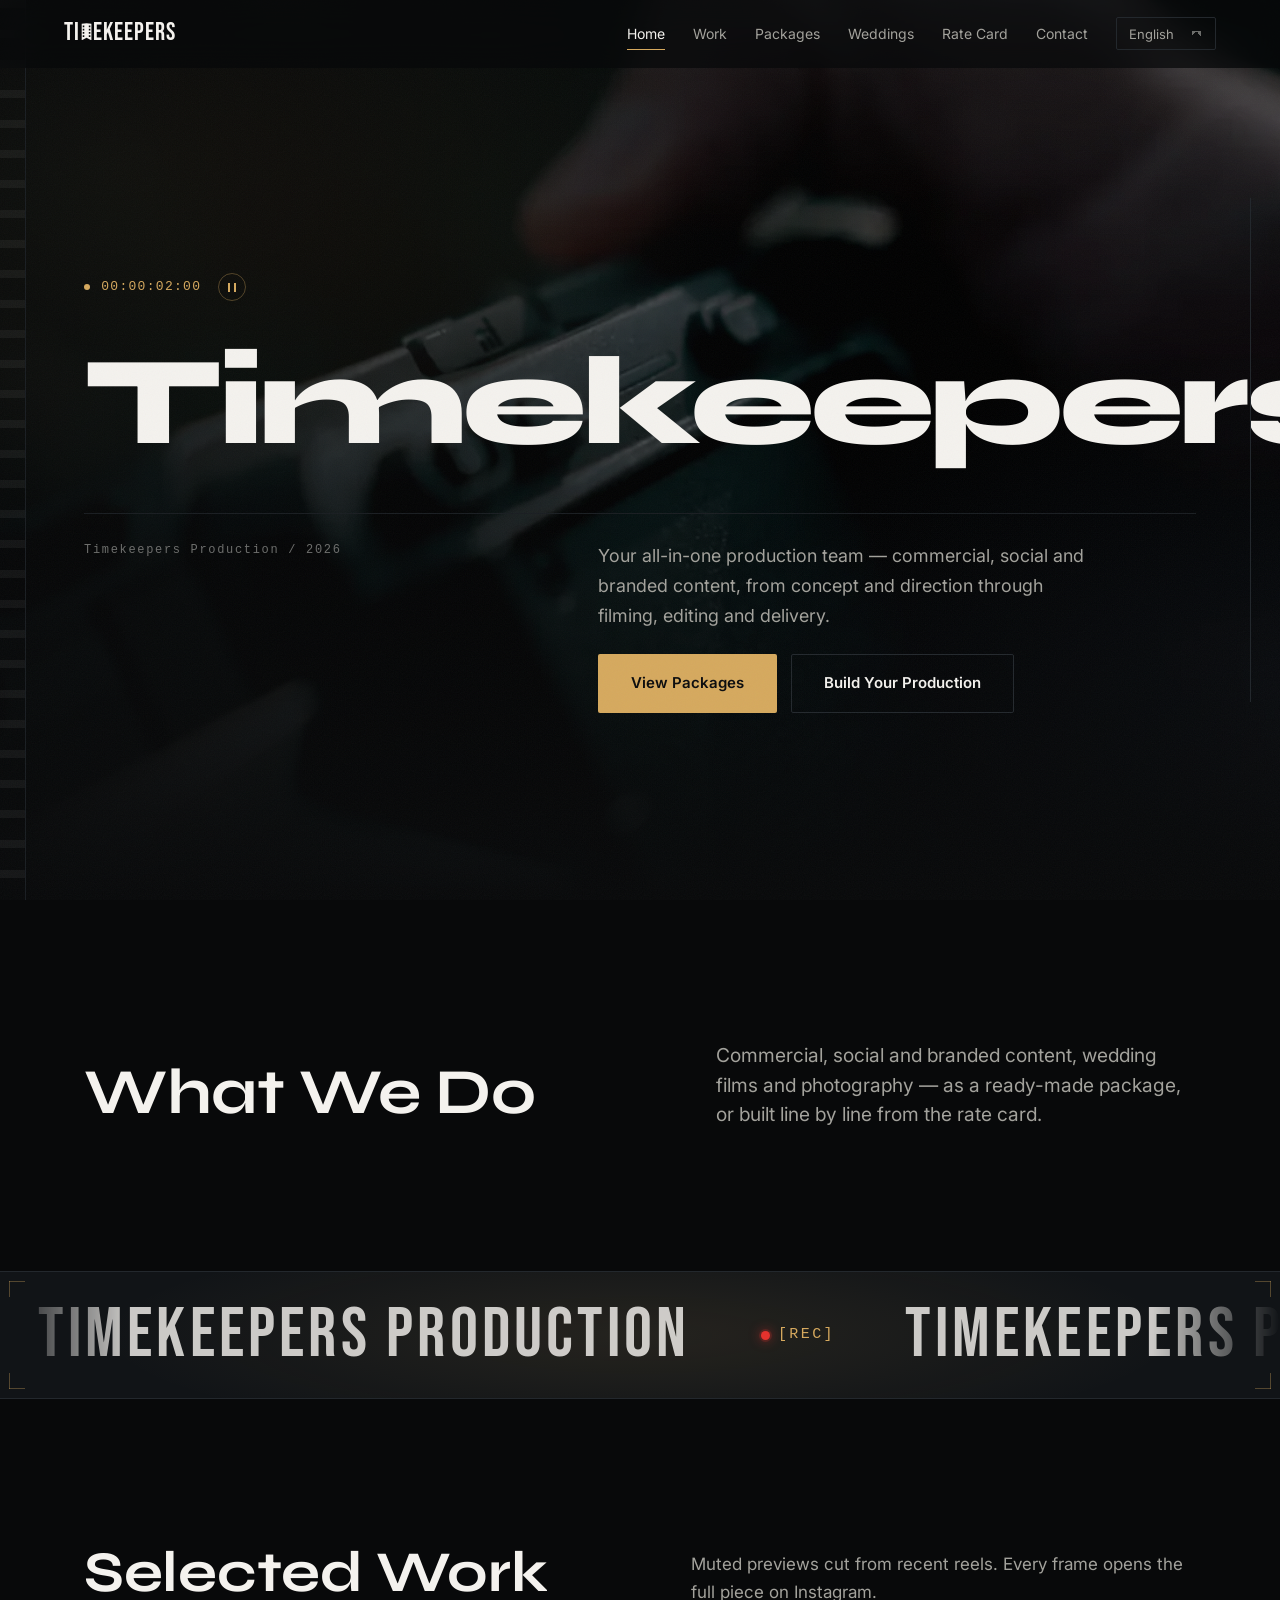
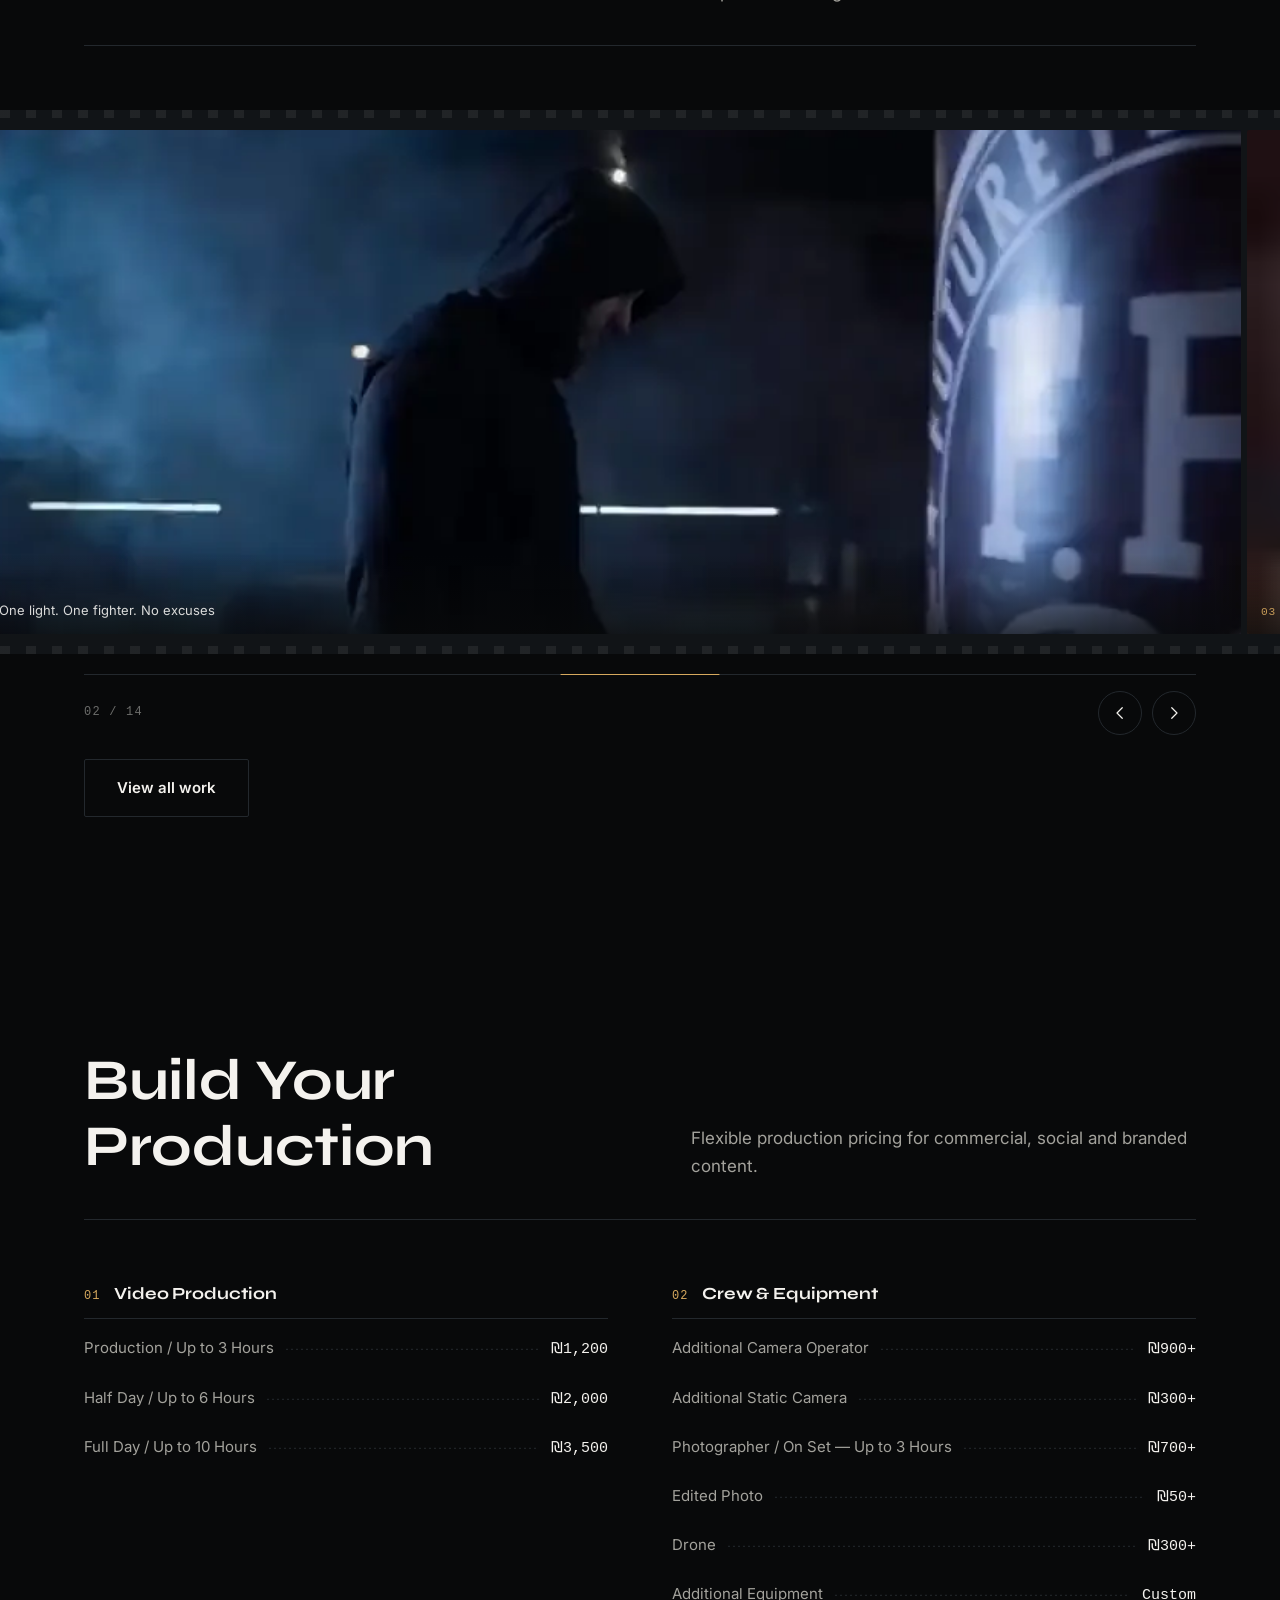
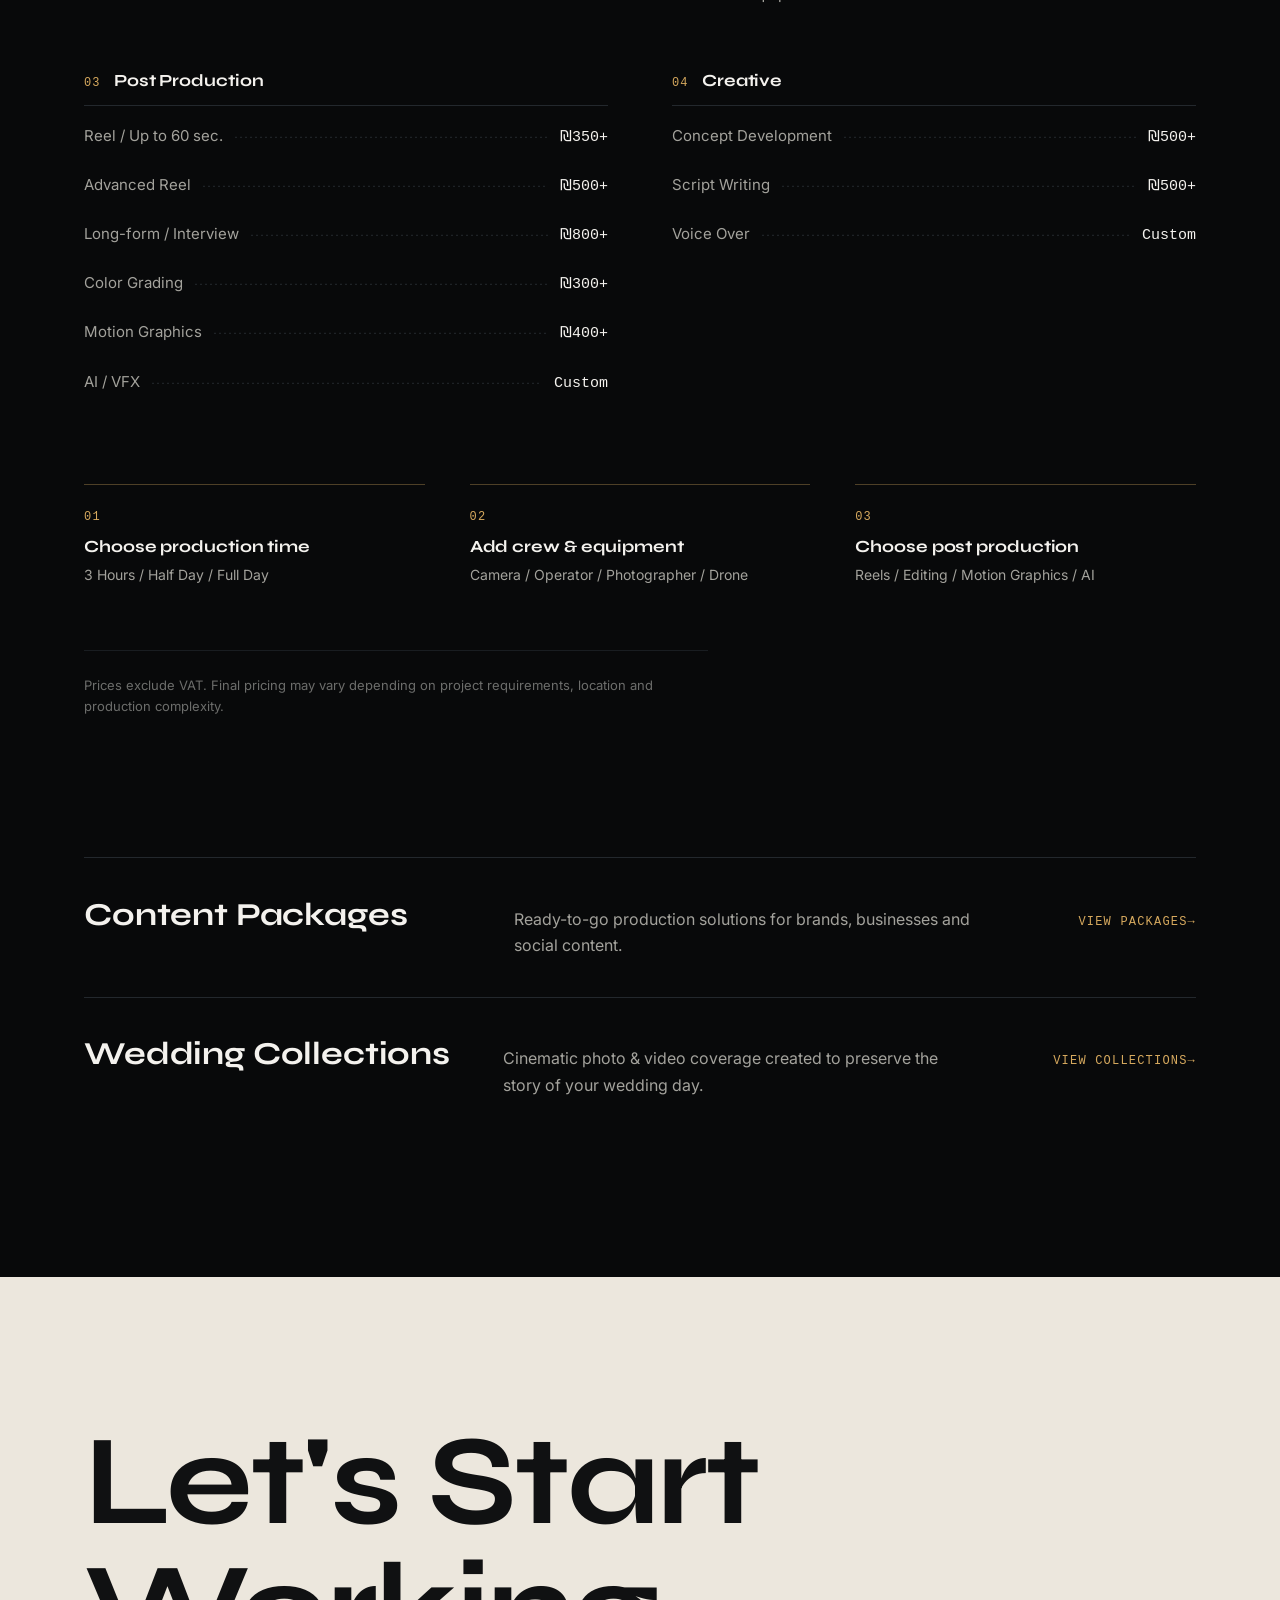
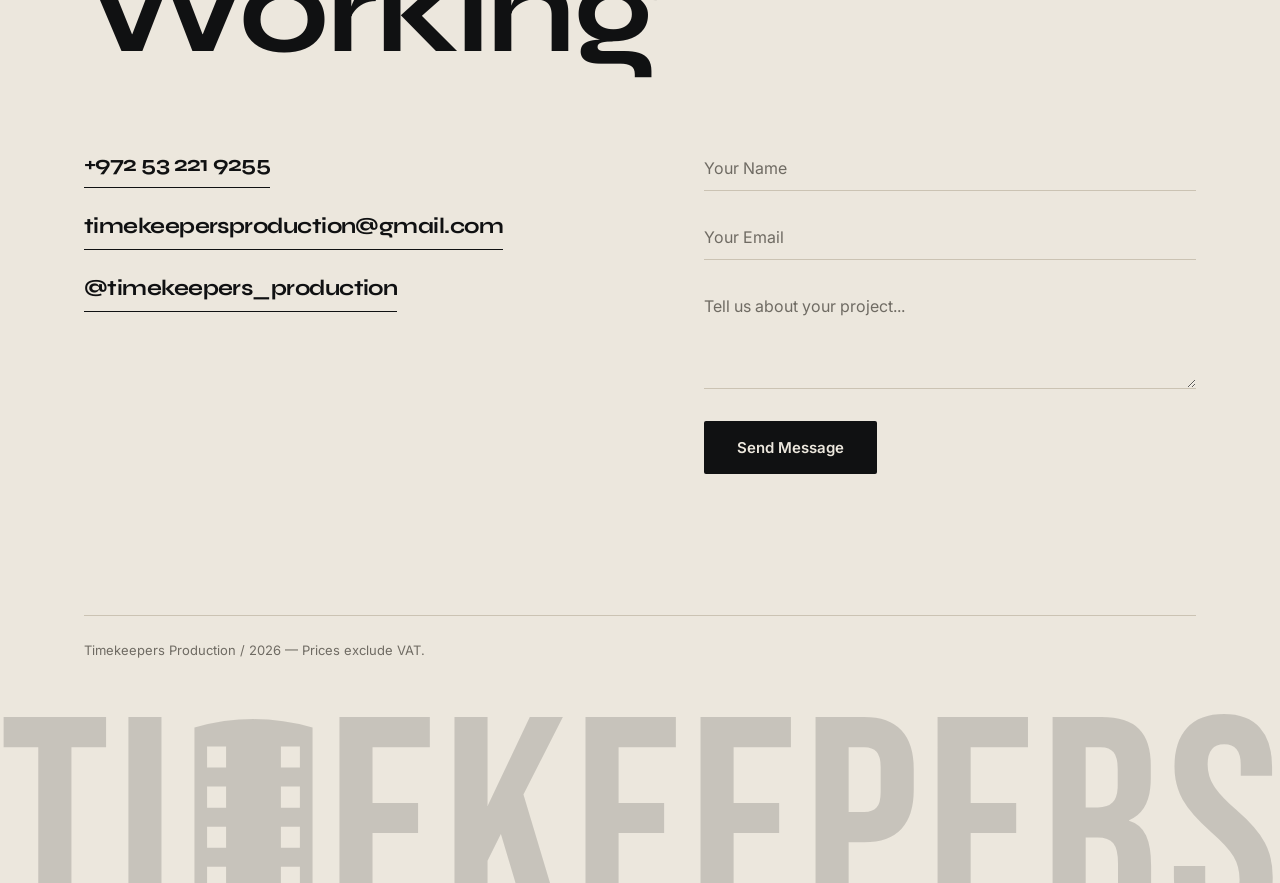
==== commit 4fb307ff: "Loop works rows with coming-soon padding; trim What We Do - Home: remove the four service columns un" ====
--- a/index.html
+++ b/index.html
@@ -93,8 +93,7 @@
 <!-- ══════════ WHAT WE DO ══════════ -->
 <section class="band" id="services">
     <div class="wrap">
-        <!-- What We Do: title and statement side by side, then the four lines of work
-             spread across the full width (stacked on phones). -->
+        <!-- What We Do: title and statement side by side (stacked on phones). -->
         <div class="wwd" data-reveal>
             <div class="wwd-head">
                 <h2 class="lang" data-split data-en="What We Do" data-he="מה אנחנו עושים" data-ru="Что мы делаем">What We Do</h2>
@@ -103,36 +102,6 @@
                    data-he="תוכן מסחרי, שיווקי ולרשתות החברתיות, סרטי חתונה וצילום — כחבילה מוכנה, או בהרכבה שורה אחר שורה מהמחירון."
                    data-ru="Коммерческий, социальный и брендовый контент, свадебные фильмы и фотография — готовым пакетом или по позициям из прайса.">Commercial, social and branded content, wedding films and photography — as a ready-made package, or built line by line from the rate card.</p>
             </div>
-            <ol class="wwd-list">
-            <li class="fade" style="--i:2">
-                <a class="wwd-item" href="packages.html">
-                    <span class="wwd-num" aria-hidden="true">01</span>
-                    <h3 class="lang" data-en="Commercial" data-he="מסחרי" data-ru="Коммерция">Commercial</h3>
-                    <p class="lang" data-en="Ads, product films and brand campaigns." data-he="פרסומות, סרטוני מוצר וקמפיינים למותגים." data-ru="Реклама, продуктовые ролики и кампании брендов.">Ads, product films and brand campaigns.</p>
-                </a>
-            </li>
-            <li class="fade" style="--i:3">
-                <a class="wwd-item" href="packages.html">
-                    <span class="wwd-num" aria-hidden="true">02</span>
-                    <h3 class="lang" data-en="Social &amp; Branded" data-he="רשתות ומיתוג" data-ru="Соцсети и бренд">Social &amp; Branded</h3>
-                    <p class="lang" data-en="Reels and monthly content packages." data-he="רילס וחבילות תוכן חודשיות." data-ru="Reels и ежемесячные контент-пакеты.">Reels and monthly content packages.</p>
-                </a>
-            </li>
-            <li class="fade" style="--i:4">
-                <a class="wwd-item" href="weddings.html">
-                    <span class="wwd-num" aria-hidden="true">03</span>
-                    <h3 class="lang" data-en="Wedding Films" data-he="סרטי חתונה" data-ru="Свадебные фильмы">Wedding Films</h3>
-                    <p class="lang" data-en="Cinematic collections for the whole day." data-he="קולקציות קולנועיות לכל היום." data-ru="Кинематографичные коллекции на весь день.">Cinematic collections for the whole day.</p>
-                </a>
-            </li>
-            <li class="fade" style="--i:5">
-                <a class="wwd-item" href="index.html#ratecard">
-                    <span class="wwd-num" aria-hidden="true">04</span>
-                    <h3 class="lang" data-en="Photography" data-he="צילום" data-ru="Фотография">Photography</h3>
-                    <p class="lang" data-en="Stills for brands, events and people." data-he="סטילס למותגים, אירועים ואנשים." data-ru="Фото для брендов, событий и людей.">Stills for brands, events and people.</p>
-                </a>
-            </li>
-            </ol>
         </div>
     </div>
 </section>
--- a/assets/css/site.css
+++ b/assets/css/site.css
@@ -322,48 +322,16 @@
 .btn-line:hover, .btn-line:focus-visible { border-color: var(--gold-line); }
 
 /* ═══════════════════════════════════════════════════════════
-   WHAT WE DO — title and statement side by side, then the four
-   lines of work spread across the page like a credits row
+   WHAT WE DO — title and statement side by side
    ═══════════════════════════════════════════════════════════ */
 .wwd-head { display: grid; gap: 1.25rem; }
 .wwd-head h2 { font-size: clamp(2rem, 5vw, 4.25rem); }
 .wwd-lede { color: var(--muted); font-size: clamp(1.0625rem, 1.5vw, 1.375rem); line-height: 1.55; max-width: 40ch; margin: 0; }
 
-.wwd-list {
-    list-style: none; margin: clamp(2.5rem, 5vw, 4.5rem) 0 0; padding: 0;
-    display: grid; grid-template-columns: minmax(0, 1fr);
-    border-top: 1px solid var(--line);
-}
-.wwd-item {
-    position: relative; display: grid; gap: 0.6rem; height: 100%;
-    padding: 1.5rem 0 1.75rem; color: inherit; text-decoration: none;
-    border-bottom: 1px solid var(--line);
-}
-/* A gold rule draws across the top of the line under the pointer */
-.wwd-item::before {
-    content: ""; position: absolute; inset-inline: 0; top: -1px; height: 1px;
-    background: var(--gold); transform: scaleX(0); transform-origin: inline-start;
-    transition: transform 0.6s var(--e-out);
-}
-.wwd-item:hover::before, .wwd-item:focus-visible::before { transform: scaleX(1); }
-.wwd-num { font-family: var(--font-mono); font-size: 0.75rem; letter-spacing: 0.1em; color: var(--gold); direction: ltr; justify-self: start; }
-.wwd-item h3 { font-size: clamp(1.375rem, 2.2vw, 1.875rem); transition: color var(--d-fast) var(--e-out); }
-.wwd-item p { margin: 0; color: var(--muted); max-width: 30ch; }
-.wwd-item:hover h3, .wwd-item:focus-visible h3 { color: var(--gold); }
-
-@media (min-width: 620px) {
-    .wwd-list { grid-template-columns: repeat(2, minmax(0, 1fr)); column-gap: 2rem; }
-}
 @media (min-width: 900px) {
     /* Title on one side, statement on the other, sharing a baseline */
     .wwd-head { grid-template-columns: minmax(0, 1fr) minmax(0, 1fr); align-items: end; column-gap: clamp(2rem, 6vw, 6rem); }
     .wwd-lede { justify-self: end; }
-    /* Four columns divided by hairlines, each line of work with room to breathe */
-    .wwd-list { grid-template-columns: repeat(4, minmax(0, 1fr)); column-gap: 0; }
-    .wwd-item { border-bottom: 0; padding: 2rem clamp(1rem, 2vw, 2rem) 0.5rem; min-height: 15rem; align-content: start; }
-    .wwd-list li + li .wwd-item { border-inline-start: 1px solid var(--line); }
-    .wwd-list li:first-child .wwd-item { padding-inline-start: 0; }
-    .wwd-num { margin-bottom: 2.5rem; }
 }
 
 /* Editorial rows used further down the home page (Packages, Weddings links) */
@@ -929,12 +897,6 @@
 .cat .frame { cursor: default; transition: transform 0.45s var(--e-out); }
 .cat .frame:focus-visible { outline: 2px solid var(--gold); outline-offset: -2px; }
 .cat .frame:hover, .cat .frame:focus-visible { transform: scale(var(--grow)); z-index: 2; }
-/* Works categories: the row is scaled so its frames fill the width exactly
-   (site.js sets --frame-h), never repeating a video; flex-grow spreads any
-   width left over, and there is nothing to scroll, so no arrows. */
-.strip--fit { justify-content: stretch; }
-.strip--fit .frame { flex: 1 1 auto; }
-.strip-shell--fit .strip-foot { display: none; }
 /* Touch screens have no hover, and a sticky :hover after a tap would leave one frame enlarged */
 @media (hover: none) {
     .cat .strip { padding-block: 20px; }
@@ -964,4 +926,3 @@
 @media (max-width: 620px) {
     .filter-label { display: none; }
 }
-}
